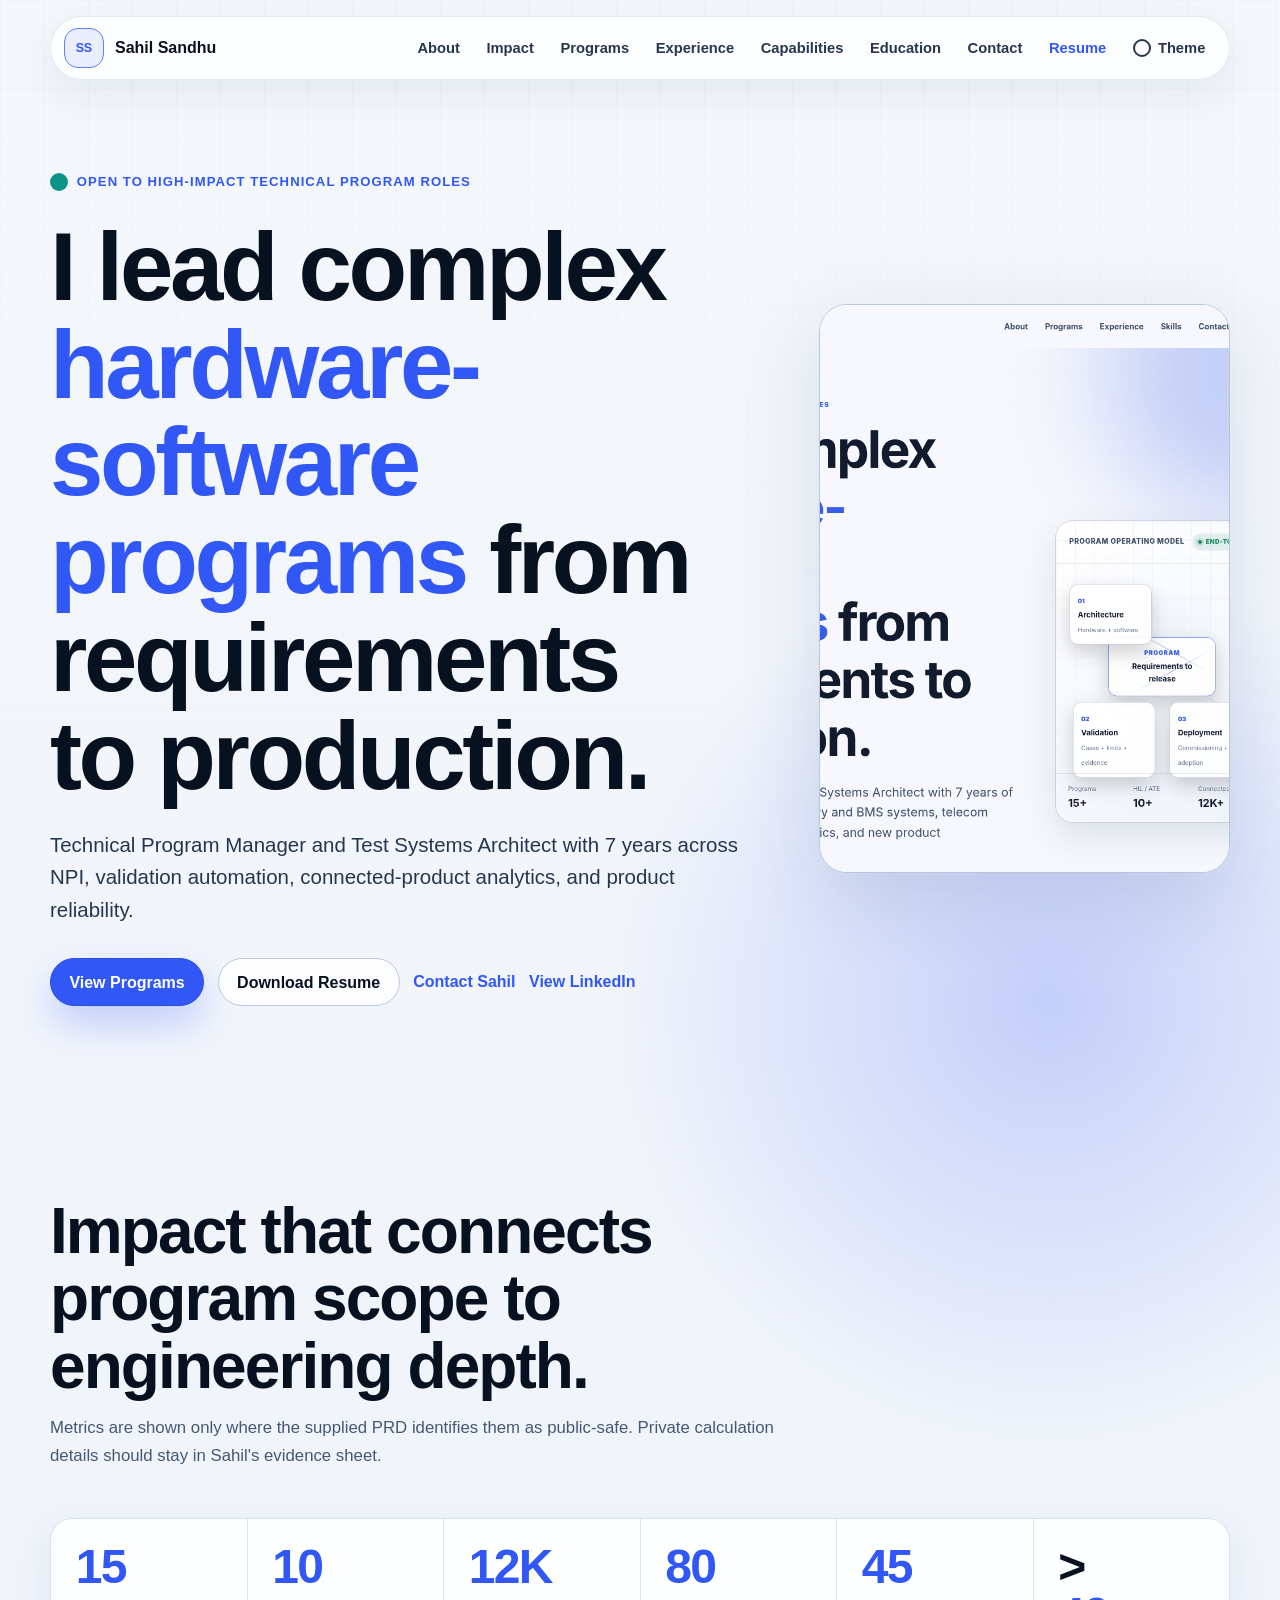
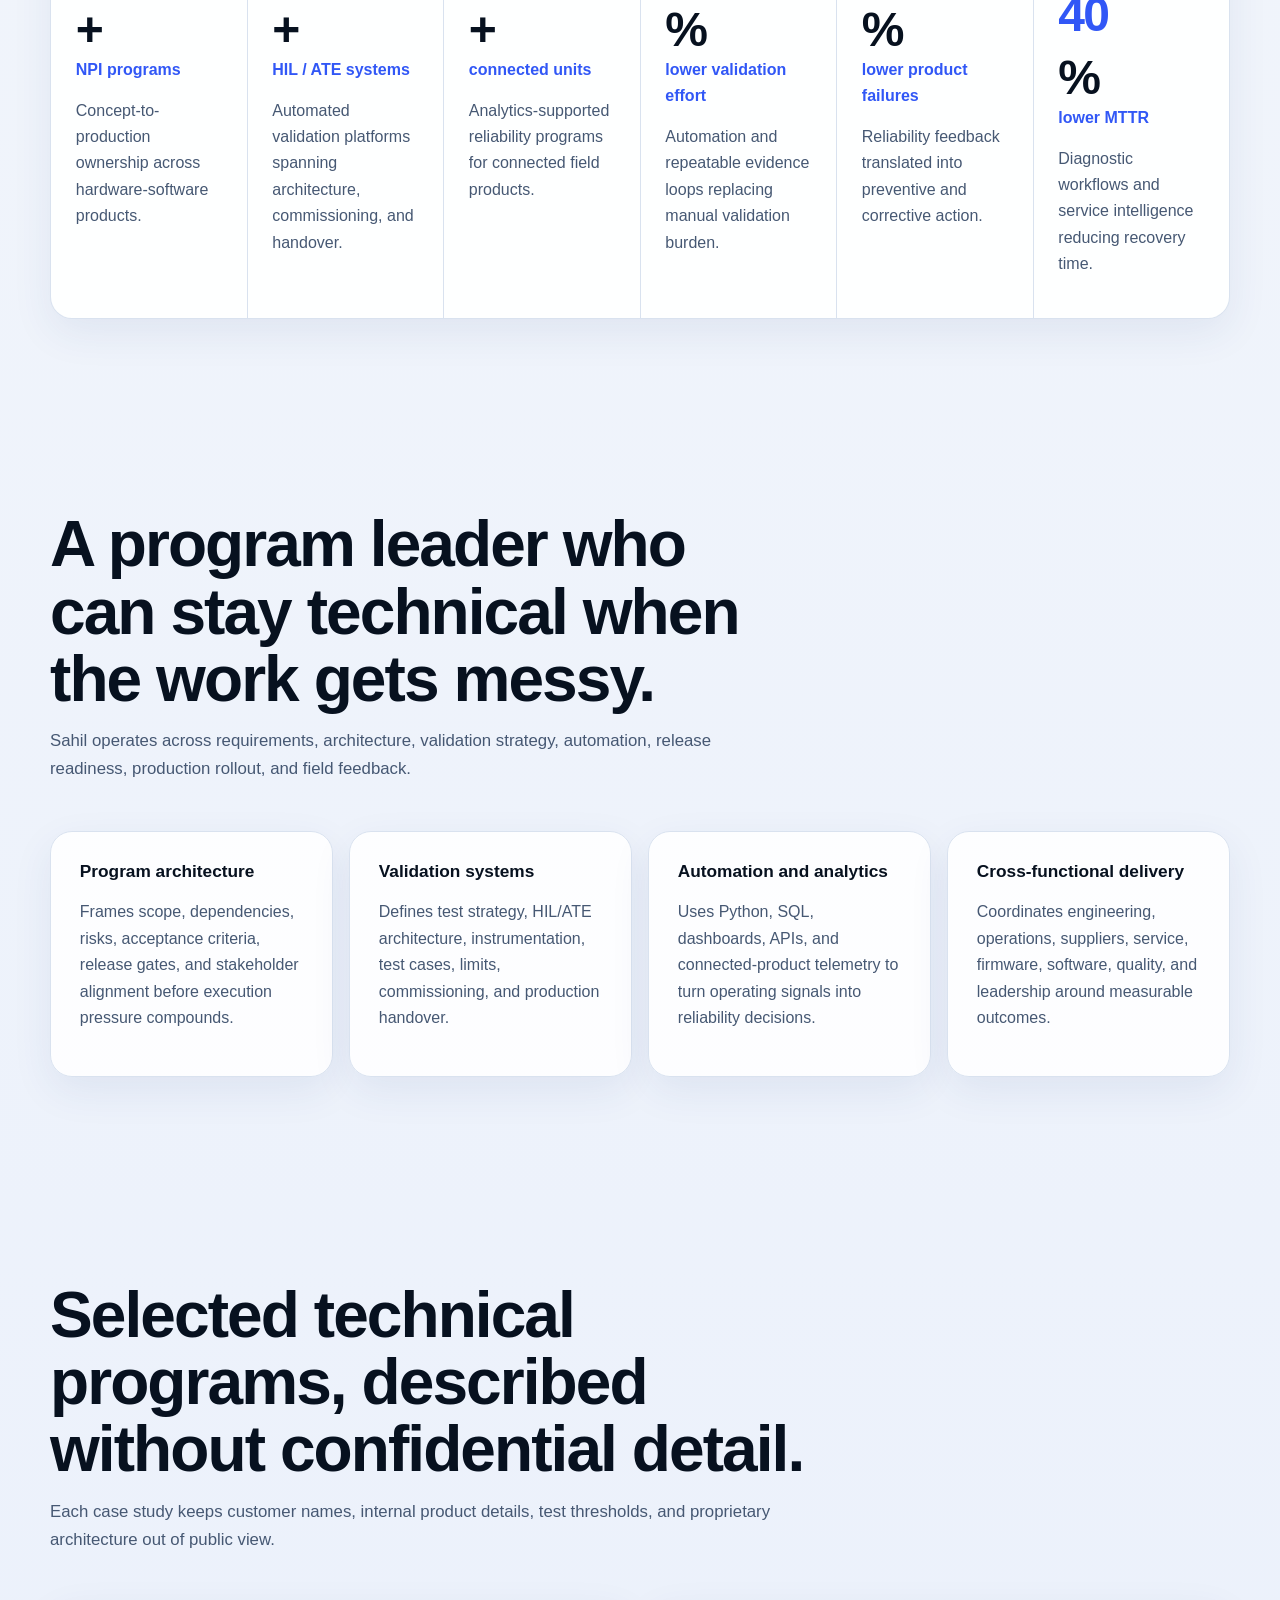
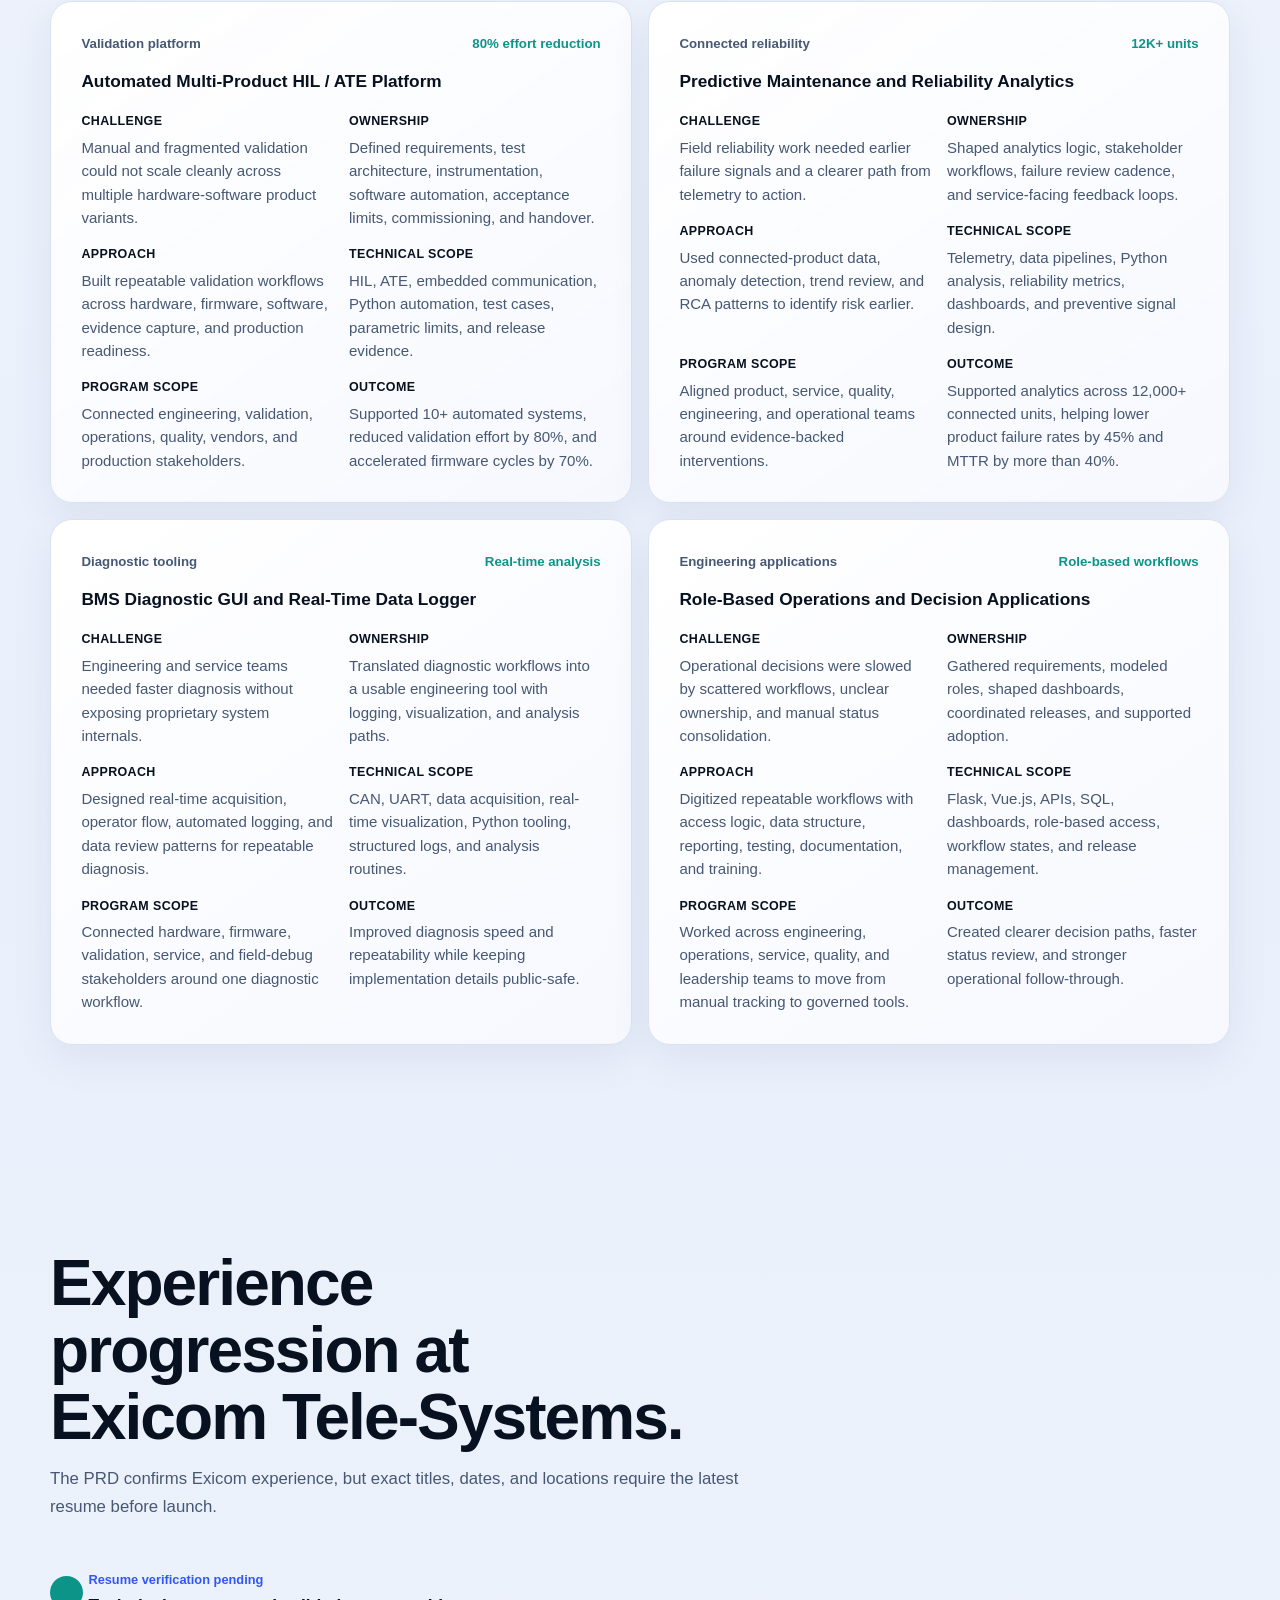
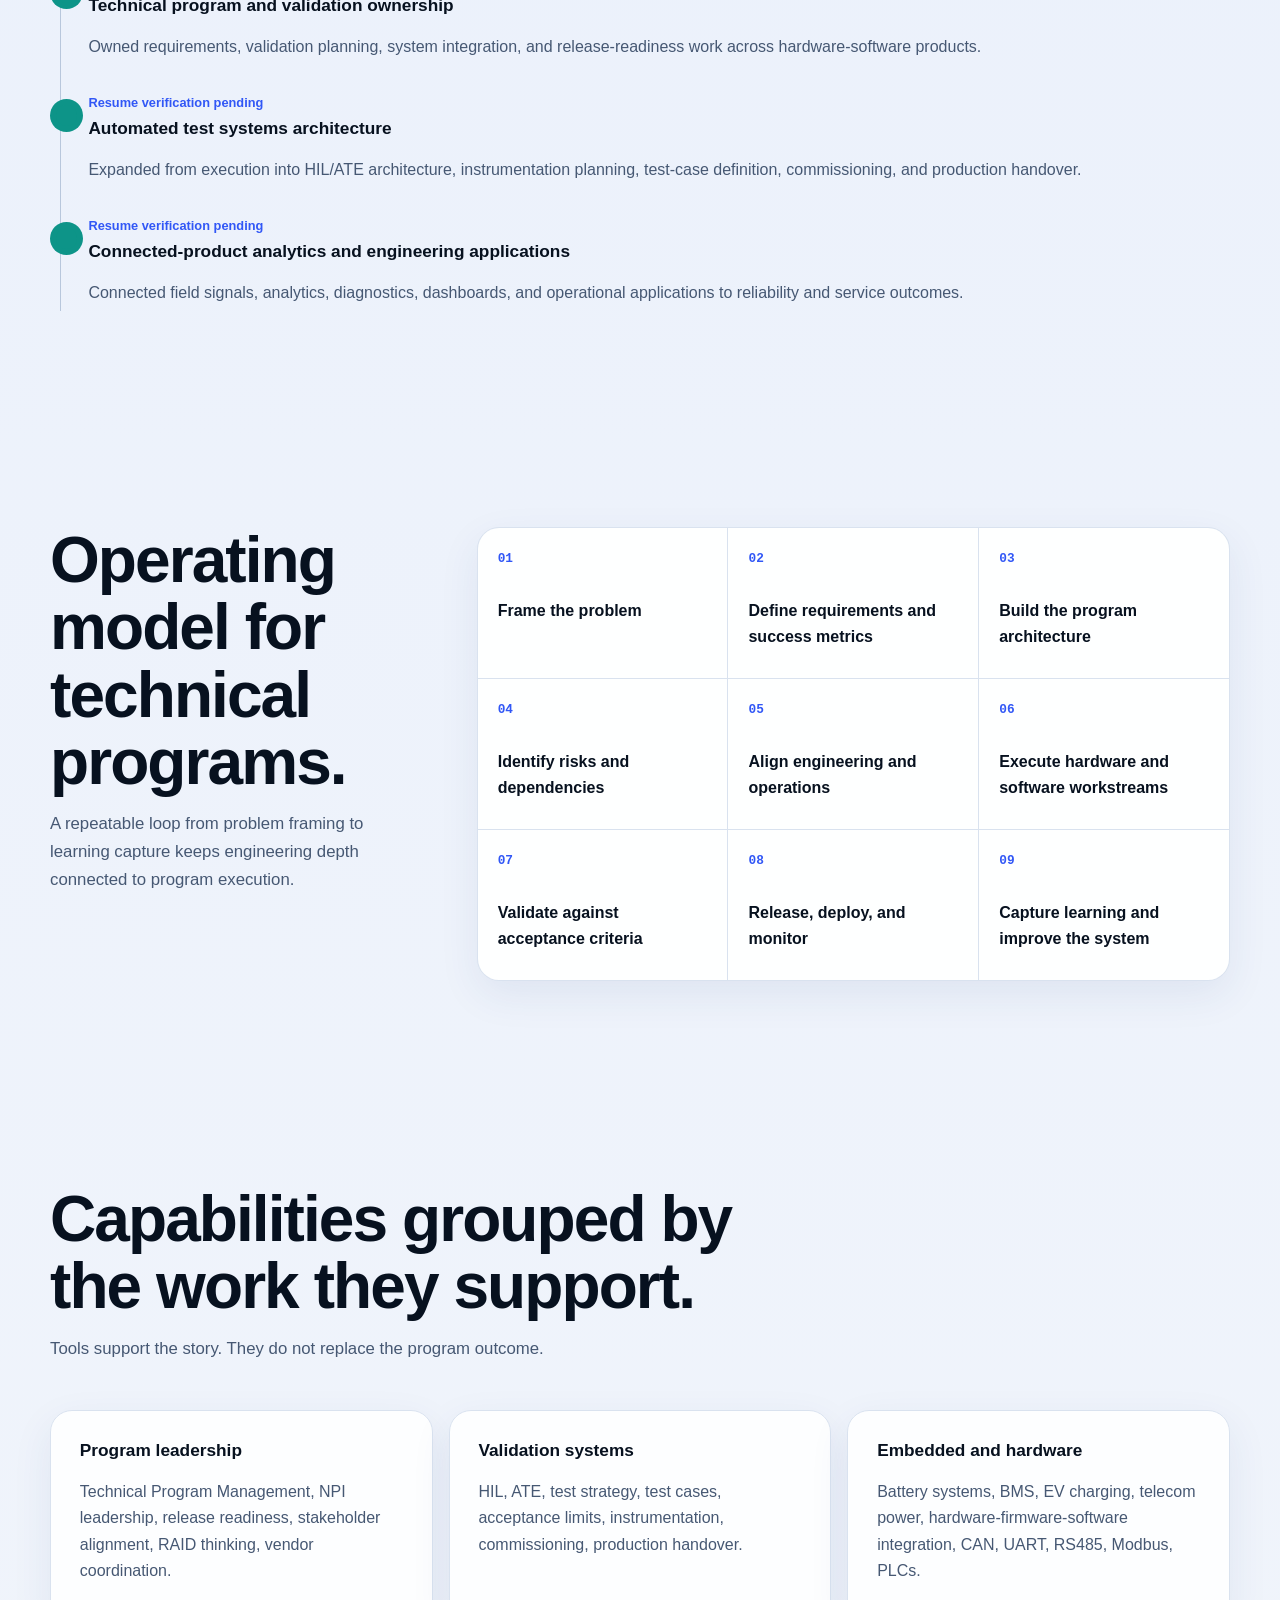
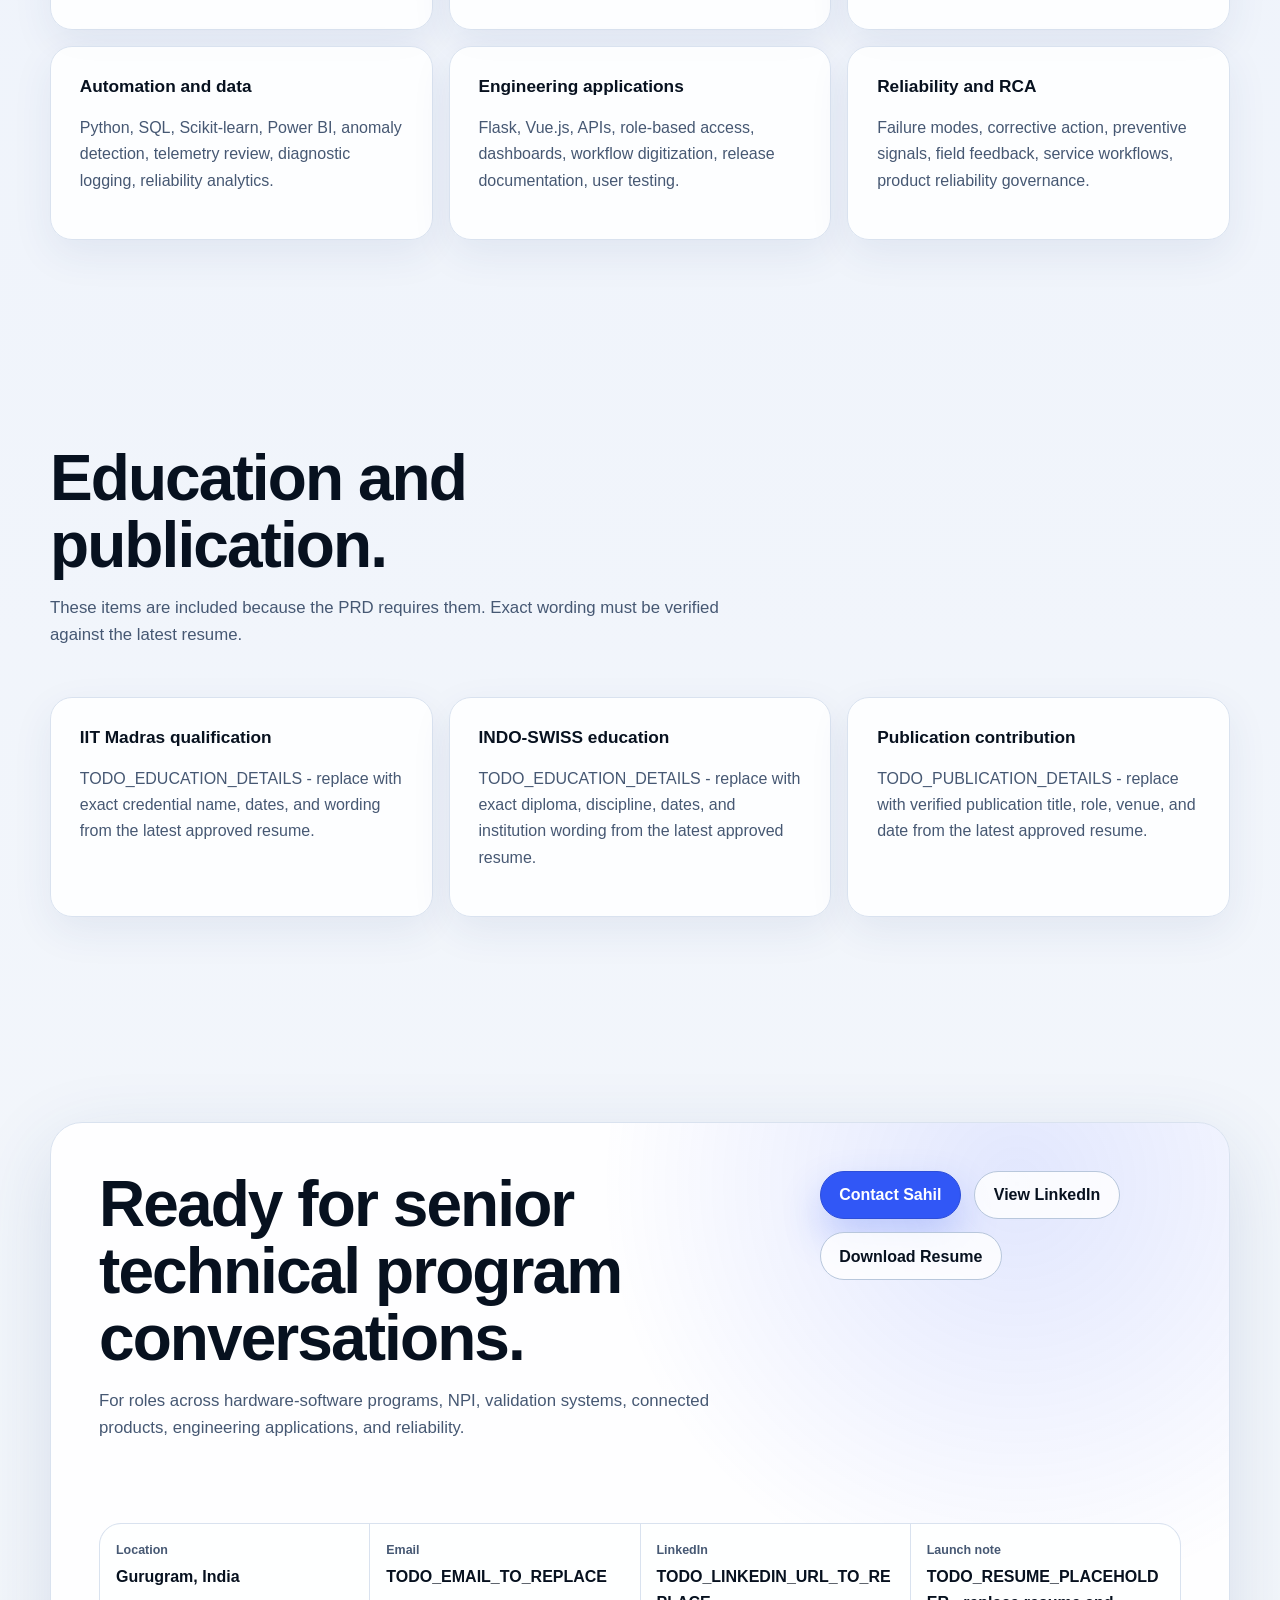
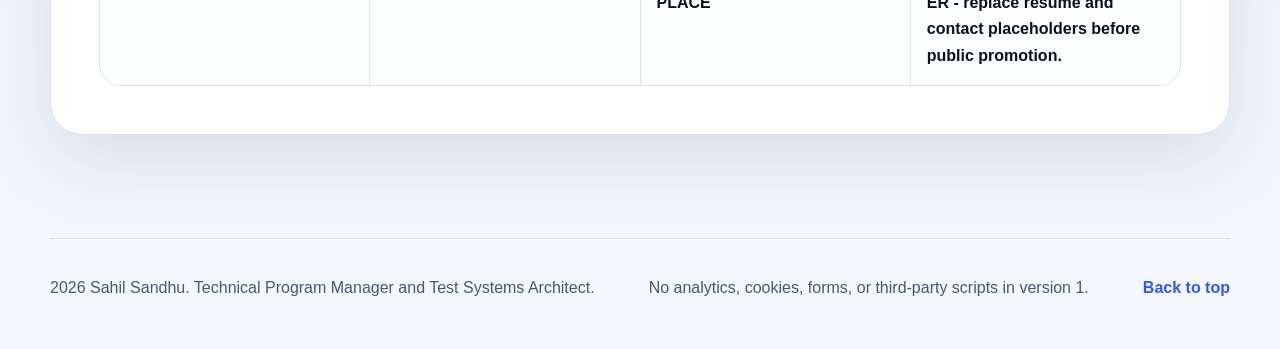
==== index.html @ e002b50e "feat: build responsive static portfolio" ====
<!doctype html>
<html lang="en" class="no-js">
  <head>
    <meta charset="utf-8">
    <meta name="viewport" content="width=device-width, initial-scale=1">
    <meta name="color-scheme" content="light dark">
    <title>Sahil Sandhu - Technical Program Manager &amp; Test Systems Architect</title>
    <meta name="description" content="Professional portfolio for Sahil Sandhu, a Technical Program Manager and Test Systems Architect leading hardware-software programs, NPI, validation automation, connected-product analytics, and product reliability work.">
    <link rel="canonical" href="https://sahilsandhu-spec.github.io/sahil_portfolio/">
    <meta property="og:type" content="website">
    <meta property="og:title" content="Sahil Sandhu - Technical Program Manager &amp; Test Systems Architect">
    <meta property="og:description" content="Hardware-software program leadership from requirements and validation strategy through production deployment and field improvement.">
    <meta property="og:url" content="https://sahilsandhu-spec.github.io/sahil_portfolio/">
    <meta property="og:image" content="https://sahilsandhu-spec.github.io/sahil_portfolio/assets/images/social-preview.png">
    <meta name="twitter:card" content="summary_large_image">
    <meta name="twitter:title" content="Sahil Sandhu - Technical Program Manager &amp; Test Systems Architect">
    <meta name="twitter:description" content="Technical program leadership across HIL/ATE systems, NPI, connected-product analytics, validation, automation, and reliability.">
    <meta name="twitter:image" content="https://sahilsandhu-spec.github.io/sahil_portfolio/assets/images/social-preview.png">
    <link rel="icon" href="assets/images/favicon.svg" type="image/svg+xml">
    <link rel="manifest" href="site.webmanifest">
    <link rel="stylesheet" href="assets/css/styles.css">
    <script>
      document.documentElement.classList.remove("no-js");
      document.documentElement.classList.add("js");
    </script>
    <script type="application/ld+json">
      {
        "@context": "https://schema.org",
        "@type": "Person",
        "name": "Sahil Sandhu",
        "jobTitle": "Technical Program Manager and Test Systems Architect",
        "address": {
          "@type": "PostalAddress",
          "addressLocality": "Gurugram",
          "addressCountry": "IN"
        },
        "url": "https://sahilsandhu-spec.github.io/sahil_portfolio/",
        "description": "Technical Program Manager and Test Systems Architect focused on hardware-software programs, automated validation, NPI, and connected-product reliability.",
        "knowsAbout": [
          "Technical Program Management",
          "Test Systems Architecture",
          "New Product Introduction",
          "HIL and ATE Validation",
          "Embedded Systems Validation",
          "Python Automation",
          "Connected Product Analytics"
        ]
      }
    </script>
    <script type="application/ld+json">
      {
        "@context": "https://schema.org",
        "@type": "WebSite",
        "name": "Sahil Sandhu Portfolio",
        "url": "https://sahilsandhu-spec.github.io/sahil_portfolio/",
        "description": "Public-safe professional portfolio for Sahil Sandhu."
      }
    </script>
  </head>
  <body>
    <!--
    THESIS: Sahil leads hardware-software programs from requirements to production; this refuses the generic resume-card portfolio.
    OWN-WORLD: Cool off-white and deep navy surfaces, electric blue actions, technical cards, system typography, and the supplied hero visual DNA.
    STORY: Recruiters grasp role fit fast, managers see operating model and evidence, then download the resume or contact Sahil.
    FIRST VIEWPORT: Compact nav, left-weighted claim, concise proof copy, right-side program architecture visual, and clear action cluster.
    FORM: Experience portfolio extending supplied hero comps; seed key supplied-hero-assets.
    FINISH: unreviewed and undocumented is unfinished; this build ends with the finish review, the verdict, and DESIGN.md
    -->
    <a class="skip-link" href="#main">Skip to content</a>

    <header class="site-header" aria-label="Primary">
      <nav class="nav-shell" aria-label="Primary navigation">
        <a class="brand" href="#top" aria-label="Sahil Sandhu home">
          <span class="brand-mark" aria-hidden="true">SS</span>
          <span class="brand-name">Sahil Sandhu</span>
        </a>

        <button class="menu-button" type="button" aria-expanded="false" aria-controls="primary-menu">
          <span class="sr-only">Open navigation menu</span>
          <span class="menu-line" aria-hidden="true"></span>
          <span class="menu-line" aria-hidden="true"></span>
          <span class="menu-line" aria-hidden="true"></span>
        </button>

        <div class="nav-links" id="primary-menu">
          <a href="#about">About</a>
          <a href="#impact">Impact</a>
          <a href="#programs">Programs</a>
          <a href="#experience">Experience</a>
          <a href="#capabilities">Capabilities</a>
          <a href="#education">Education</a>
          <a href="#contact">Contact</a>
          <a class="nav-resume" href="assets/files/Sahil_Sandhu_Resume.pdf" download>Resume</a>
          <button class="theme-toggle" type="button" aria-label="Switch to dark theme" aria-pressed="false">
            <span class="theme-glyph" aria-hidden="true"></span>
            <span class="theme-label">Theme</span>
          </button>
        </div>
      </nav>
    </header>

    <main id="main" tabindex="-1">
      <section class="hero section" id="top" aria-labelledby="hero-title">
        <div class="hero-inner">
          <div class="hero-copy reveal">
            <p class="status-line"><span aria-hidden="true"></span> Open to high-impact technical program roles</p>
            <h1 id="hero-title">I lead complex <span>hardware-software programs</span> from requirements to production.</h1>
            <p class="hero-lede">Technical Program Manager and Test Systems Architect with 7 years across NPI, validation automation, connected-product analytics, and product reliability.</p>
            <div class="hero-actions" aria-label="Primary actions">
              <a class="button button-primary" href="#programs">View Programs</a>
              <a class="button button-secondary" href="assets/files/Sahil_Sandhu_Resume.pdf" download>Download Resume</a>
              <a class="text-action" href="#contact">Contact Sahil</a>
              <a class="text-action" href="TODO_LINKEDIN_URL_TO_REPLACE" target="_blank" rel="noopener noreferrer">View LinkedIn</a>
            </div>
          </div>

          <div class="hero-visual reveal" aria-label="Program operating model visual">
            <picture>
              <source media="(max-width: 700px)" srcset="assets/images/mobile-hero.png">
              <img src="assets/images/desktop-hero.png" alt="Technical portfolio hero visual showing a program operating model from architecture to validation and deployment.">
            </picture>
          </div>
        </div>
      </section>

      <section class="metric-band" id="impact" aria-labelledby="impact-title">
        <div class="section-header reveal">
          <h2 id="impact-title">Impact that connects program scope to engineering depth.</h2>
          <p>Metrics are shown only where the supplied PRD identifies them as public-safe. Private calculation details should stay in Sahil's evidence sheet.</p>
        </div>
        <div class="metrics-grid" aria-label="Impact metrics">
          <article class="metric-card reveal">
            <strong><span class="metric-value" data-value="15">15</span>+</strong>
            <span>NPI programs</span>
            <p>Concept-to-production ownership across hardware-software products.</p>
          </article>
          <article class="metric-card reveal">
            <strong><span class="metric-value" data-value="10">10</span>+</strong>
            <span>HIL / ATE systems</span>
            <p>Automated validation platforms spanning architecture, commissioning, and handover.</p>
          </article>
          <article class="metric-card reveal">
            <strong><span class="metric-value" data-value="12000">12000</span>+</strong>
            <span>connected units</span>
            <p>Analytics-supported reliability programs for connected field products.</p>
          </article>
          <article class="metric-card reveal">
            <strong><span class="metric-value" data-value="80">80</span>%</strong>
            <span>lower validation effort</span>
            <p>Automation and repeatable evidence loops replacing manual validation burden.</p>
          </article>
          <article class="metric-card reveal">
            <strong><span class="metric-value" data-value="45">45</span>%</strong>
            <span>lower product failures</span>
            <p>Reliability feedback translated into preventive and corrective action.</p>
          </article>
          <article class="metric-card reveal">
            <strong>&gt;<span class="metric-value" data-value="40">40</span>%</strong>
            <span>lower MTTR</span>
            <p>Diagnostic workflows and service intelligence reducing recovery time.</p>
          </article>
        </div>
      </section>

      <section class="section about-section" id="about" aria-labelledby="about-title">
        <div class="section-header narrow reveal">
          <h2 id="about-title">A program leader who can stay technical when the work gets messy.</h2>
          <p>Sahil operates across requirements, architecture, validation strategy, automation, release readiness, production rollout, and field feedback.</p>
        </div>
        <div class="about-grid">
          <article class="pillar reveal">
            <h3>Program architecture</h3>
            <p>Frames scope, dependencies, risks, acceptance criteria, release gates, and stakeholder alignment before execution pressure compounds.</p>
          </article>
          <article class="pillar reveal">
            <h3>Validation systems</h3>
            <p>Defines test strategy, HIL/ATE architecture, instrumentation, test cases, limits, commissioning, and production handover.</p>
          </article>
          <article class="pillar reveal">
            <h3>Automation and analytics</h3>
            <p>Uses Python, SQL, dashboards, APIs, and connected-product telemetry to turn operating signals into reliability decisions.</p>
          </article>
          <article class="pillar reveal">
            <h3>Cross-functional delivery</h3>
            <p>Coordinates engineering, operations, suppliers, service, firmware, software, quality, and leadership around measurable outcomes.</p>
          </article>
        </div>
      </section>

      <section class="section programs-section" id="programs" aria-labelledby="programs-title">
        <div class="section-header reveal">
          <h2 id="programs-title">Selected technical programs, described without confidential detail.</h2>
          <p>Each case study keeps customer names, internal product details, test thresholds, and proprietary architecture out of public view.</p>
        </div>

        <div class="program-grid">
          <article class="program-card reveal">
            <div class="program-topline">
              <span>Validation platform</span>
              <strong>80% effort reduction</strong>
            </div>
            <h3>Automated Multi-Product HIL / ATE Platform</h3>
            <dl>
              <div>
                <dt>Challenge</dt>
                <dd>Manual and fragmented validation could not scale cleanly across multiple hardware-software product variants.</dd>
              </div>
              <div>
                <dt>Ownership</dt>
                <dd>Defined requirements, test architecture, instrumentation, software automation, acceptance limits, commissioning, and handover.</dd>
              </div>
              <div>
                <dt>Approach</dt>
                <dd>Built repeatable validation workflows across hardware, firmware, software, evidence capture, and production readiness.</dd>
              </div>
              <div>
                <dt>Technical scope</dt>
                <dd>HIL, ATE, embedded communication, Python automation, test cases, parametric limits, and release evidence.</dd>
              </div>
              <div>
                <dt>Program scope</dt>
                <dd>Connected engineering, validation, operations, quality, vendors, and production stakeholders.</dd>
              </div>
              <div>
                <dt>Outcome</dt>
                <dd>Supported 10+ automated systems, reduced validation effort by 80%, and accelerated firmware cycles by 70%.</dd>
              </div>
            </dl>
          </article>

          <article class="program-card reveal">
            <div class="program-topline">
              <span>Connected reliability</span>
              <strong>12K+ units</strong>
            </div>
            <h3>Predictive Maintenance and Reliability Analytics</h3>
            <dl>
              <div>
                <dt>Challenge</dt>
                <dd>Field reliability work needed earlier failure signals and a clearer path from telemetry to action.</dd>
              </div>
              <div>
                <dt>Ownership</dt>
                <dd>Shaped analytics logic, stakeholder workflows, failure review cadence, and service-facing feedback loops.</dd>
              </div>
              <div>
                <dt>Approach</dt>
                <dd>Used connected-product data, anomaly detection, trend review, and RCA patterns to identify risk earlier.</dd>
              </div>
              <div>
                <dt>Technical scope</dt>
                <dd>Telemetry, data pipelines, Python analysis, reliability metrics, dashboards, and preventive signal design.</dd>
              </div>
              <div>
                <dt>Program scope</dt>
                <dd>Aligned product, service, quality, engineering, and operational teams around evidence-backed interventions.</dd>
              </div>
              <div>
                <dt>Outcome</dt>
                <dd>Supported analytics across 12,000+ connected units, helping lower product failure rates by 45% and MTTR by more than 40%.</dd>
              </div>
            </dl>
          </article>

          <article class="program-card reveal">
            <div class="program-topline">
              <span>Diagnostic tooling</span>
              <strong>Real-time analysis</strong>
            </div>
            <h3>BMS Diagnostic GUI and Real-Time Data Logger</h3>
            <dl>
              <div>
                <dt>Challenge</dt>
                <dd>Engineering and service teams needed faster diagnosis without exposing proprietary system internals.</dd>
              </div>
              <div>
                <dt>Ownership</dt>
                <dd>Translated diagnostic workflows into a usable engineering tool with logging, visualization, and analysis paths.</dd>
              </div>
              <div>
                <dt>Approach</dt>
                <dd>Designed real-time acquisition, operator flow, automated logging, and data review patterns for repeatable diagnosis.</dd>
              </div>
              <div>
                <dt>Technical scope</dt>
                <dd>CAN, UART, data acquisition, real-time visualization, Python tooling, structured logs, and analysis routines.</dd>
              </div>
              <div>
                <dt>Program scope</dt>
                <dd>Connected hardware, firmware, validation, service, and field-debug stakeholders around one diagnostic workflow.</dd>
              </div>
              <div>
                <dt>Outcome</dt>
                <dd>Improved diagnosis speed and repeatability while keeping implementation details public-safe.</dd>
              </div>
            </dl>
          </article>

          <article class="program-card reveal">
            <div class="program-topline">
              <span>Engineering applications</span>
              <strong>Role-based workflows</strong>
            </div>
            <h3>Role-Based Operations and Decision Applications</h3>
            <dl>
              <div>
                <dt>Challenge</dt>
                <dd>Operational decisions were slowed by scattered workflows, unclear ownership, and manual status consolidation.</dd>
              </div>
              <div>
                <dt>Ownership</dt>
                <dd>Gathered requirements, modeled roles, shaped dashboards, coordinated releases, and supported adoption.</dd>
              </div>
              <div>
                <dt>Approach</dt>
                <dd>Digitized repeatable workflows with access logic, data structure, reporting, testing, documentation, and training.</dd>
              </div>
              <div>
                <dt>Technical scope</dt>
                <dd>Flask, Vue.js, APIs, SQL, dashboards, role-based access, workflow states, and release management.</dd>
              </div>
              <div>
                <dt>Program scope</dt>
                <dd>Worked across engineering, operations, service, quality, and leadership teams to move from manual tracking to governed tools.</dd>
              </div>
              <div>
                <dt>Outcome</dt>
                <dd>Created clearer decision paths, faster status review, and stronger operational follow-through.</dd>
              </div>
            </dl>
          </article>
        </div>
      </section>

      <section class="section experience-section" id="experience" aria-labelledby="experience-title">
        <div class="section-header narrow reveal">
          <h2 id="experience-title">Experience progression at Exicom Tele-Systems.</h2>
          <p>The PRD confirms Exicom experience, but exact titles, dates, and locations require the latest resume before launch.</p>
        </div>
        <ol class="timeline">
          <li class="timeline-item reveal">
            <time>Resume verification pending</time>
            <h3>Technical program and validation ownership</h3>
            <p>Owned requirements, validation planning, system integration, and release-readiness work across hardware-software products.</p>
          </li>
          <li class="timeline-item reveal">
            <time>Resume verification pending</time>
            <h3>Automated test systems architecture</h3>
            <p>Expanded from execution into HIL/ATE architecture, instrumentation planning, test-case definition, commissioning, and production handover.</p>
          </li>
          <li class="timeline-item reveal">
            <time>Resume verification pending</time>
            <h3>Connected-product analytics and engineering applications</h3>
            <p>Connected field signals, analytics, diagnostics, dashboards, and operational applications to reliability and service outcomes.</p>
          </li>
        </ol>
      </section>

      <section class="section operating-section" id="model" aria-labelledby="operating-title">
        <div class="operating-layout">
          <div class="section-header reveal">
            <h2 id="operating-title">Operating model for technical programs.</h2>
            <p>A repeatable loop from problem framing to learning capture keeps engineering depth connected to program execution.</p>
          </div>
          <ol class="operating-grid">
            <li class="reveal">Frame the problem</li>
            <li class="reveal">Define requirements and success metrics</li>
            <li class="reveal">Build the program architecture</li>
            <li class="reveal">Identify risks and dependencies</li>
            <li class="reveal">Align engineering and operations</li>
            <li class="reveal">Execute hardware and software workstreams</li>
            <li class="reveal">Validate against acceptance criteria</li>
            <li class="reveal">Release, deploy, and monitor</li>
            <li class="reveal">Capture learning and improve the system</li>
          </ol>
        </div>
      </section>

      <section class="section capabilities-section" id="capabilities" aria-labelledby="capabilities-title">
        <div class="section-header reveal">
          <h2 id="capabilities-title">Capabilities grouped by the work they support.</h2>
          <p>Tools support the story. They do not replace the program outcome.</p>
        </div>
        <div class="skills-grid">
          <article class="skill-group reveal">
            <h3>Program leadership</h3>
            <p>Technical Program Management, NPI leadership, release readiness, stakeholder alignment, RAID thinking, vendor coordination.</p>
          </article>
          <article class="skill-group reveal">
            <h3>Validation systems</h3>
            <p>HIL, ATE, test strategy, test cases, acceptance limits, instrumentation, commissioning, production handover.</p>
          </article>
          <article class="skill-group reveal">
            <h3>Embedded and hardware</h3>
            <p>Battery systems, BMS, EV charging, telecom power, hardware-firmware-software integration, CAN, UART, RS485, Modbus, PLCs.</p>
          </article>
          <article class="skill-group reveal">
            <h3>Automation and data</h3>
            <p>Python, SQL, Scikit-learn, Power BI, anomaly detection, telemetry review, diagnostic logging, reliability analytics.</p>
          </article>
          <article class="skill-group reveal">
            <h3>Engineering applications</h3>
            <p>Flask, Vue.js, APIs, role-based access, dashboards, workflow digitization, release documentation, user testing.</p>
          </article>
          <article class="skill-group reveal">
            <h3>Reliability and RCA</h3>
            <p>Failure modes, corrective action, preventive signals, field feedback, service workflows, product reliability governance.</p>
          </article>
        </div>
      </section>

      <section class="section education-section" id="education" aria-labelledby="education-title">
        <div class="section-header narrow reveal">
          <h2 id="education-title">Education and publication.</h2>
          <p>These items are included because the PRD requires them. Exact wording must be verified against the latest resume.</p>
        </div>
        <div class="credential-grid">
          <article class="credential-card reveal">
            <h3>IIT Madras qualification</h3>
            <p>TODO_EDUCATION_DETAILS - replace with exact credential name, dates, and wording from the latest approved resume.</p>
          </article>
          <article class="credential-card reveal">
            <h3>INDO-SWISS education</h3>
            <p>TODO_EDUCATION_DETAILS - replace with exact diploma, discipline, dates, and institution wording from the latest approved resume.</p>
          </article>
          <article class="credential-card reveal">
            <h3>Publication contribution</h3>
            <p>TODO_PUBLICATION_DETAILS - replace with verified publication title, role, venue, and date from the latest approved resume.</p>
          </article>
        </div>
      </section>

      <section class="section contact-section" id="contact" aria-labelledby="contact-title">
        <div class="contact-panel reveal">
          <div>
            <h2 id="contact-title">Ready for senior technical program conversations.</h2>
            <p>For roles across hardware-software programs, NPI, validation systems, connected products, engineering applications, and reliability.</p>
          </div>
          <div class="contact-actions" aria-label="Contact actions">
            <a class="button button-primary" href="mailto:TODO_EMAIL_TO_REPLACE">Contact Sahil</a>
            <a class="button button-secondary" href="TODO_LINKEDIN_URL_TO_REPLACE" target="_blank" rel="noopener noreferrer">View LinkedIn</a>
            <a class="button button-secondary" href="assets/files/Sahil_Sandhu_Resume.pdf" download>Download Resume</a>
          </div>
          <dl class="contact-details">
            <div>
              <dt>Location</dt>
              <dd>Gurugram, India</dd>
            </div>
            <div>
              <dt>Email</dt>
              <dd>TODO_EMAIL_TO_REPLACE</dd>
            </div>
            <div>
              <dt>LinkedIn</dt>
              <dd>TODO_LINKEDIN_URL_TO_REPLACE</dd>
            </div>
            <div>
              <dt>Launch note</dt>
              <dd>TODO_RESUME_PLACEHOLDER - replace resume and contact placeholders before public promotion.</dd>
            </div>
          </dl>
        </div>
      </section>
    </main>

    <footer class="site-footer">
      <p><span id="current-year">2026</span> Sahil Sandhu. Technical Program Manager and Test Systems Architect.</p>
      <p>No analytics, cookies, forms, or third-party scripts in version 1.</p>
      <a href="#top">Back to top</a>
    </footer>

    <script src="assets/js/main.js" defer></script>
  </body>
</html>
---- assets/css/styles.css ----
:root {
  color-scheme: light;
  --canvas: #f4f7fb;
  --canvas-strong: #eaf0fb;
  --surface: #ffffff;
  --surface-soft: #f8fbff;
  --ink: #111827;
  --ink-strong: #07111f;
  --muted: #465873;
  --muted-strong: #27364f;
  --accent: #3157f6;
  --accent-strong: #2444cf;
  --teal: #0d9488;
  --line: #d9e2ef;
  --line-strong: #b8c7dc;
  --shadow: 0 24px 80px rgba(37, 68, 130, 0.14);
  --shadow-soft: 0 14px 40px rgba(37, 68, 130, 0.08);
  --radius: 22px;
  --radius-small: 12px;
  --ease-out: cubic-bezier(0.23, 1, 0.32, 1);
  --ease-in-out: cubic-bezier(0.77, 0, 0.175, 1);
  --max: 1180px;
  --header-offset: 88px;
}

[data-theme="dark"] {
  color-scheme: dark;
  --canvas: #07111f;
  --canvas-strong: #0a1728;
  --surface: #0d1b2e;
  --surface-soft: #11233a;
  --ink: #f5f8ff;
  --ink-strong: #ffffff;
  --muted: #a9b8d1;
  --muted-strong: #d4deef;
  --accent: #6d8cff;
  --accent-strong: #9db3ff;
  --teal: #2dd4bf;
  --line: #203553;
  --line-strong: #34537a;
  --shadow: 0 24px 90px rgba(0, 0, 0, 0.34);
  --shadow-soft: 0 18px 50px rgba(0, 0, 0, 0.22);
}

* {
  box-sizing: border-box;
}

html {
  scroll-behavior: smooth;
  scroll-padding-top: var(--header-offset);
}

body {
  margin: 0;
  min-width: 320px;
  overflow-x: hidden;
  background:
    radial-gradient(circle at 82% 12%, color-mix(in srgb, var(--accent) 24%, transparent), transparent 28rem),
    linear-gradient(180deg, var(--canvas) 0%, var(--canvas-strong) 48%, var(--canvas) 100%);
  color: var(--ink);
  font-family: Inter, ui-sans-serif, -apple-system, BlinkMacSystemFont, "Segoe UI", sans-serif;
  font-size: 16px;
  line-height: 1.65;
  text-rendering: optimizeLegibility;
  -webkit-font-smoothing: antialiased;
}

body::before {
  content: "";
  position: fixed;
  inset: 0;
  pointer-events: none;
  z-index: -1;
  opacity: 0.52;
  background-image:
    linear-gradient(color-mix(in srgb, var(--line) 34%, transparent) 1px, transparent 1px),
    linear-gradient(90deg, color-mix(in srgb, var(--line) 34%, transparent) 1px, transparent 1px);
  background-size: 44px 44px;
  mask-image: linear-gradient(to bottom, rgba(0, 0, 0, 0.9), transparent 720px);
}

img {
  display: block;
  max-width: 100%;
  height: auto;
}

a {
  color: inherit;
  text-decoration: none;
}

button,
a {
  -webkit-tap-highlight-color: transparent;
}

:focus-visible {
  outline: 3px solid color-mix(in srgb, var(--accent) 86%, white);
  outline-offset: 4px;
}

.sr-only {
  position: absolute;
  width: 1px;
  height: 1px;
  padding: 0;
  margin: -1px;
  overflow: hidden;
  clip: rect(0, 0, 0, 0);
  white-space: nowrap;
  border: 0;
}

.skip-link {
  position: fixed;
  top: 14px;
  left: 14px;
  z-index: 4;
  transform: translateY(-140%);
  padding: 0.75rem 1rem;
  border-radius: 999px;
  background: var(--ink);
  color: var(--canvas);
  font-weight: 700;
  transition: transform 180ms var(--ease-out);
}

.skip-link:focus {
  transform: translateY(0);
}

.site-header {
  position: sticky;
  top: 0;
  z-index: 3;
  padding: 1rem;
  pointer-events: none;
}

.nav-shell {
  width: min(var(--max), calc(100vw - 2rem));
  min-height: 64px;
  margin: 0 auto;
  display: flex;
  align-items: center;
  justify-content: space-between;
  gap: 1rem;
  padding: 0.55rem 0.7rem 0.55rem 0.8rem;
  border: 1px solid color-mix(in srgb, var(--line) 78%, transparent);
  border-radius: 999px;
  background: color-mix(in srgb, var(--surface) 82%, transparent);
  box-shadow: var(--shadow-soft);
  backdrop-filter: blur(18px) saturate(150%);
  -webkit-backdrop-filter: blur(18px) saturate(150%);
  pointer-events: auto;
}

.brand {
  display: inline-flex;
  align-items: center;
  gap: 0.7rem;
  min-height: 44px;
  font-weight: 800;
  color: var(--ink-strong);
}

.brand-mark {
  display: inline-grid;
  place-items: center;
  width: 40px;
  height: 40px;
  border: 1px solid color-mix(in srgb, var(--accent) 72%, var(--line));
  border-radius: 14px;
  background: color-mix(in srgb, var(--accent) 10%, var(--surface));
  color: var(--accent);
  font-size: 0.78rem;
  letter-spacing: -0.02em;
}

.brand-name {
  white-space: nowrap;
}

.nav-links {
  display: flex;
  align-items: center;
  gap: 0.1rem;
}

.nav-links a,
.theme-toggle {
  min-height: 44px;
  display: inline-flex;
  align-items: center;
  justify-content: center;
  gap: 0.45rem;
  padding: 0 0.78rem;
  border: 0;
  border-radius: 999px;
  background: transparent;
  color: var(--muted-strong);
  font: inherit;
  font-size: 0.92rem;
  font-weight: 700;
  cursor: pointer;
  transition:
    color 180ms var(--ease-out),
    background-color 180ms var(--ease-out),
    transform 140ms var(--ease-out);
}

.nav-links a:hover,
.theme-toggle:hover {
  color: var(--ink-strong);
  background: color-mix(in srgb, var(--accent) 9%, transparent);
}

.nav-links a:active,
.theme-toggle:active,
.button:active,
.text-action:active {
  transform: scale(0.97);
}

.nav-resume {
  color: var(--accent) !important;
}

.theme-glyph {
  width: 18px;
  height: 18px;
  border-radius: 999px;
  border: 2px solid currentColor;
  box-shadow: inset -5px -4px 0 color-mix(in srgb, var(--surface) 96%, transparent);
}

.menu-button {
  display: none;
  width: 46px;
  height: 46px;
  border: 1px solid var(--line);
  border-radius: 14px;
  background: var(--surface);
  cursor: pointer;
  position: relative;
}

.menu-line {
  display: block;
  width: 20px;
  height: 2px;
  margin: 4px auto;
  border-radius: 999px;
  background: var(--ink);
  transition:
    transform 220ms var(--ease-out),
    opacity 160ms var(--ease-out);
}

.menu-button[aria-expanded="true"] .menu-line:nth-child(2) {
  transform: translateY(6px) rotate(45deg);
}

.menu-button[aria-expanded="true"] .menu-line:nth-child(3) {
  opacity: 0;
}

.menu-button[aria-expanded="true"] .menu-line:nth-child(4) {
  transform: translateY(-6px) rotate(-45deg);
}

.section {
  width: min(var(--max), calc(100vw - 2rem));
  margin: 0 auto;
  padding: clamp(4.5rem, 8vw, 7rem) 0;
}

.hero {
  padding-top: clamp(3.2rem, 6vw, 4.7rem);
}

.hero-inner {
  min-height: min(820px, calc(100dvh - 96px));
  display: grid;
  grid-template-columns: minmax(0, 1.13fr) minmax(330px, 0.67fr);
  align-items: center;
  gap: clamp(2rem, 6vw, 5rem);
}

.hero-copy {
  max-width: 780px;
}

.status-line {
  display: inline-flex;
  align-items: center;
  gap: 0.55rem;
  margin: 0 0 1.55rem;
  color: var(--accent);
  font-size: 0.82rem;
  font-weight: 800;
  letter-spacing: 0.08em;
  text-transform: uppercase;
}

.status-line span {
  width: 18px;
  height: 18px;
  border: 6px solid color-mix(in srgb, var(--teal) 18%, transparent);
  border-radius: 999px;
  background: var(--teal);
}

h1,
h2,
h3,
p {
  margin-top: 0;
}

h1 {
  margin-bottom: 1.5rem;
  color: var(--ink-strong);
  font-size: clamp(3.25rem, 8.1vw, 6rem);
  line-height: 1.02;
  letter-spacing: -0.035em;
  font-weight: 840;
  text-wrap: balance;
}

h1 span {
  color: var(--accent);
}

.hero-lede {
  max-width: 720px;
  margin-bottom: 2rem;
  color: var(--muted-strong);
  font-size: clamp(1.05rem, 2vw, 1.28rem);
  line-height: 1.58;
}

.hero-actions,
.contact-actions {
  display: flex;
  flex-wrap: wrap;
  align-items: center;
  gap: 0.85rem;
}

.button {
  min-height: 48px;
  display: inline-flex;
  align-items: center;
  justify-content: center;
  padding: 0.78rem 1.15rem;
  border-radius: 999px;
  font-weight: 800;
  line-height: 1.2;
  white-space: nowrap;
  cursor: pointer;
  transition:
    transform 140ms var(--ease-out),
    background-color 180ms var(--ease-out),
    border-color 180ms var(--ease-out),
    color 180ms var(--ease-out),
    box-shadow 180ms var(--ease-out);
}

.button-primary {
  border: 1px solid color-mix(in srgb, var(--accent) 86%, var(--ink));
  background: var(--accent);
  color: #ffffff;
  box-shadow: 0 18px 38px color-mix(in srgb, var(--accent) 26%, transparent);
}

.button-primary:hover {
  background: var(--accent-strong);
}

.button-secondary {
  border: 1px solid var(--line-strong);
  background: color-mix(in srgb, var(--surface) 82%, transparent);
  color: var(--ink-strong);
}

.button-secondary:hover {
  border-color: color-mix(in srgb, var(--accent) 52%, var(--line));
  color: var(--accent);
}

.text-action {
  min-height: 44px;
  display: inline-flex;
  align-items: center;
  color: var(--accent);
  font-weight: 800;
  white-space: nowrap;
  transition:
    transform 140ms var(--ease-out),
    color 180ms var(--ease-out);
}

.text-action:hover {
  color: var(--accent-strong);
}

.hero-visual {
  overflow: hidden;
  border: 1px solid var(--line-strong);
  border-radius: 28px;
  background: color-mix(in srgb, var(--surface) 74%, transparent);
  box-shadow: var(--shadow);
  isolation: isolate;
}

.hero-visual img {
  width: 100%;
  aspect-ratio: 0.72;
  object-fit: cover;
  object-position: 72% center;
}

.section-header {
  max-width: 770px;
  margin-bottom: clamp(1.8rem, 4vw, 3rem);
}

.section-header.narrow {
  max-width: 700px;
}

.section-header h2,
.contact-panel h2,
.not-found-card h1 {
  margin-bottom: 0.9rem;
  color: var(--ink-strong);
  font-size: clamp(2.15rem, 5vw, 4rem);
  line-height: 1.05;
  letter-spacing: -0.03em;
  font-weight: 840;
  text-wrap: balance;
}

.section-header p,
.contact-panel p,
.not-found-card p {
  color: var(--muted);
  font-size: 1.05rem;
}

.metric-band {
  width: min(var(--max), calc(100vw - 2rem));
  margin: 0 auto;
  padding: clamp(3.75rem, 7vw, 6rem) 0;
}

.metrics-grid {
  display: grid;
  grid-template-columns: repeat(6, minmax(0, 1fr));
  gap: 1px;
  overflow: hidden;
  border: 1px solid var(--line);
  border-radius: var(--radius);
  background: var(--line);
  box-shadow: var(--shadow-soft);
}

.metric-card {
  min-height: 210px;
  padding: clamp(1.1rem, 2.8vw, 1.55rem);
  background: color-mix(in srgb, var(--surface) 94%, var(--canvas));
}

.metric-card strong {
  display: block;
  margin-bottom: 0.2rem;
  color: var(--ink-strong);
  font-size: clamp(2rem, 4vw, 3rem);
  line-height: 1;
  letter-spacing: -0.035em;
  font-variant-numeric: tabular-nums;
}

.metric-card span {
  display: block;
  margin-bottom: 0.9rem;
  color: var(--accent);
  font-weight: 800;
}

.metric-card p,
.pillar p,
.program-card dd,
.timeline-item p,
.skill-group p,
.credential-card p {
  color: var(--muted);
}

.about-grid,
.skills-grid,
.credential-grid {
  display: grid;
  grid-template-columns: repeat(4, minmax(0, 1fr));
  gap: 1rem;
}

.pillar,
.skill-group,
.credential-card {
  padding: clamp(1.3rem, 3vw, 1.8rem);
  border: 1px solid var(--line);
  border-radius: var(--radius);
  background: color-mix(in srgb, var(--surface) 86%, transparent);
  box-shadow: var(--shadow-soft);
}

.pillar h3,
.skill-group h3,
.credential-card h3,
.program-card h3,
.timeline-item h3 {
  color: var(--ink-strong);
  font-size: 1.08rem;
  line-height: 1.25;
}

.program-grid {
  display: grid;
  grid-template-columns: repeat(2, minmax(0, 1fr));
  gap: 1rem;
}

.program-card {
  padding: clamp(1.25rem, 3vw, 1.9rem);
  border: 1px solid var(--line);
  border-radius: var(--radius);
  background:
    linear-gradient(145deg, color-mix(in srgb, var(--surface) 96%, transparent), color-mix(in srgb, var(--accent) 4%, var(--surface))),
    var(--surface);
  box-shadow: var(--shadow-soft);
}

.program-topline {
  display: flex;
  align-items: center;
  justify-content: space-between;
  gap: 1rem;
  margin-bottom: 1rem;
  color: var(--muted);
  font-size: 0.83rem;
  font-weight: 800;
}

.program-topline strong {
  color: var(--teal);
  font-variant-numeric: tabular-nums;
}

.program-card dl {
  display: grid;
  grid-template-columns: repeat(2, minmax(0, 1fr));
  gap: 0.95rem 1rem;
  margin: 1.2rem 0 0;
}

.program-card div {
  min-width: 0;
}

.program-card dt {
  margin-bottom: 0.25rem;
  color: var(--ink-strong);
  font-size: 0.78rem;
  font-weight: 850;
  letter-spacing: 0.03em;
  text-transform: uppercase;
}

.program-card dd {
  margin: 0;
  font-size: 0.94rem;
  line-height: 1.55;
}

.timeline {
  position: relative;
  display: grid;
  gap: 1rem;
  margin: 0;
  padding: 0;
  list-style: none;
}

.timeline::before {
  content: "";
  position: absolute;
  top: 0.7rem;
  bottom: 0.7rem;
  left: 0.64rem;
  width: 1px;
  background: var(--line-strong);
}

.timeline-item {
  position: relative;
  padding: 0 0 0 2.4rem;
}

.timeline-item::before {
  content: "";
  position: absolute;
  top: 0.45rem;
  left: 0;
  width: 1.3rem;
  height: 1.3rem;
  border: 6px solid color-mix(in srgb, var(--teal) 18%, transparent);
  border-radius: 999px;
  background: var(--teal);
}

.timeline-item time {
  display: block;
  margin-bottom: 0.3rem;
  color: var(--accent);
  font-size: 0.8rem;
  font-weight: 800;
}

.operating-layout {
  display: grid;
  grid-template-columns: minmax(240px, 0.65fr) minmax(0, 1.35fr);
  gap: clamp(1.5rem, 5vw, 4rem);
  align-items: start;
}

.operating-grid {
  counter-reset: operating;
  display: grid;
  grid-template-columns: repeat(3, minmax(0, 1fr));
  gap: 1px;
  overflow: hidden;
  margin: 0;
  padding: 0;
  border: 1px solid var(--line);
  border-radius: var(--radius);
  background: var(--line);
  list-style: none;
  box-shadow: var(--shadow-soft);
}

.operating-grid li {
  counter-increment: operating;
  min-height: 150px;
  padding: 1.25rem;
  background: color-mix(in srgb, var(--surface) 94%, var(--canvas));
  color: var(--ink-strong);
  font-weight: 800;
}

.operating-grid li::before {
  content: counter(operating, decimal-leading-zero);
  display: block;
  margin-bottom: 1.8rem;
  color: var(--accent);
  font-family: ui-monospace, SFMono-Regular, Menlo, Consolas, monospace;
  font-size: 0.8rem;
}

.skills-grid {
  grid-template-columns: repeat(3, minmax(0, 1fr));
}

.credential-grid {
  grid-template-columns: repeat(3, minmax(0, 1fr));
}

.contact-panel {
  display: grid;
  grid-template-columns: minmax(0, 1fr) minmax(280px, 0.55fr);
  gap: clamp(1.5rem, 5vw, 4rem);
  align-items: start;
  padding: clamp(1.5rem, 5vw, 3rem);
  border: 1px solid var(--line);
  border-radius: 32px;
  background:
    radial-gradient(circle at 82% 10%, color-mix(in srgb, var(--accent) 14%, transparent), transparent 26rem),
    color-mix(in srgb, var(--surface) 92%, var(--canvas));
  box-shadow: var(--shadow);
}

.contact-actions {
  justify-content: flex-start;
}

.contact-details {
  grid-column: 1 / -1;
  display: grid;
  grid-template-columns: repeat(4, minmax(0, 1fr));
  gap: 1px;
  overflow: hidden;
  margin: 0;
  border: 1px solid var(--line);
  border-radius: var(--radius);
  background: var(--line);
}

.contact-details div {
  min-width: 0;
  padding: 1rem;
  background: color-mix(in srgb, var(--surface) 94%, var(--canvas));
}

.contact-details dt {
  color: var(--muted);
  font-size: 0.78rem;
  font-weight: 800;
}

.contact-details dd {
  margin: 0.2rem 0 0;
  overflow-wrap: anywhere;
  color: var(--ink-strong);
  font-weight: 700;
}

.site-footer {
  width: min(var(--max), calc(100vw - 2rem));
  margin: 0 auto;
  padding: 2.25rem 0 3rem;
  display: flex;
  flex-wrap: wrap;
  justify-content: space-between;
  gap: 1rem;
  border-top: 1px solid var(--line);
  color: var(--muted);
}

.site-footer p {
  margin: 0;
}

.site-footer a {
  color: var(--accent);
  font-weight: 800;
}

.not-found-page {
  min-height: 100dvh;
}

.not-found {
  min-height: 100dvh;
  display: grid;
  place-items: center;
  padding: 1rem;
}

.not-found-card {
  width: min(720px, 100%);
  padding: clamp(1.5rem, 5vw, 3rem);
  border: 1px solid var(--line);
  border-radius: 32px;
  background: color-mix(in srgb, var(--surface) 92%, transparent);
  box-shadow: var(--shadow);
}

.not-found-brand {
  margin-bottom: 2rem;
}

.js .reveal {
  opacity: 0;
  transform: translateY(18px);
}

.js .reveal.is-visible {
  opacity: 1;
  transform: translateY(0);
  transition:
    opacity 520ms var(--ease-out),
    transform 520ms var(--ease-out);
  transition-delay: calc(var(--reveal-index, 0) * 45ms);
}

@media (hover: hover) and (pointer: fine) {
  .program-card:hover,
  .pillar:hover,
  .skill-group:hover,
  .credential-card:hover,
  .metric-card:hover {
    transform: translateY(-3px);
    box-shadow: var(--shadow);
  }

  .program-card,
  .pillar,
  .skill-group,
  .credential-card,
  .metric-card {
    transition:
      transform 180ms var(--ease-out),
      box-shadow 180ms var(--ease-out),
      border-color 180ms var(--ease-out);
  }
}

@media (max-width: 1120px) {
  .menu-button {
    display: inline-block;
  }

  .nav-links {
    position: fixed;
    inset: 0;
    display: grid;
    align-content: center;
    justify-items: center;
    gap: 0.55rem;
    padding: 6rem 1.5rem;
    background: color-mix(in srgb, var(--canvas) 88%, transparent);
    backdrop-filter: blur(24px) saturate(160%);
    -webkit-backdrop-filter: blur(24px) saturate(160%);
    transform: translateY(-100%);
    opacity: 0;
    pointer-events: none;
    transition:
      transform 240ms var(--ease-out),
      opacity 180ms var(--ease-out);
  }

  .nav-links.is-open {
    transform: translateY(0);
    opacity: 1;
    pointer-events: auto;
  }

  .nav-links a,
  .theme-toggle {
    min-width: min(340px, 100%);
    font-size: 1.2rem;
  }
}

@media (max-width: 980px) {
  .hero-inner,
  .operating-layout,
  .contact-panel {
    grid-template-columns: 1fr;
  }

  .hero-inner {
    min-height: auto;
  }

  .hero-visual {
    max-width: 560px;
  }

  .metrics-grid {
    grid-template-columns: repeat(3, minmax(0, 1fr));
  }

  .about-grid,
  .program-grid,
  .skills-grid,
  .credential-grid,
  .contact-details {
    grid-template-columns: repeat(2, minmax(0, 1fr));
  }
}

@media (max-width: 720px) {
  :root {
    --header-offset: 76px;
  }

  .site-header {
    padding: 0.75rem;
  }

  .nav-shell {
    width: calc(100vw - 1rem);
    min-height: 58px;
  }

  .brand-name {
    display: none;
  }

  .section,
  .metric-band,
  .site-footer {
    width: min(100% - 1.25rem, var(--max));
  }

  .hero {
    padding-top: 3.2rem;
  }

  h1 {
    font-size: clamp(3rem, 13vw, 4.3rem);
    letter-spacing: -0.04em;
  }

  .status-line {
    font-size: 0.78rem;
    line-height: 1.5;
  }

  .hero-actions,
  .contact-actions {
    align-items: stretch;
  }

  .button,
  .text-action {
    width: 100%;
  }

  .hero-visual {
    border-radius: 24px;
  }

  .hero-visual img {
    aspect-ratio: 16 / 10;
    object-position: top center;
  }

  .metrics-grid,
  .about-grid,
  .program-grid,
  .skills-grid,
  .credential-grid,
  .contact-details,
  .operating-grid {
    grid-template-columns: 1fr;
  }

  .program-card dl {
    grid-template-columns: 1fr;
  }

  .metric-card {
    min-height: auto;
  }

  .contact-panel {
    border-radius: 24px;
  }

  .site-footer {
    display: grid;
  }
}

@media (prefers-reduced-motion: reduce) {
  *,
  *::before,
  *::after {
    scroll-behavior: auto !important;
    transition-duration: 1ms !important;
    animation-duration: 1ms !important;
    animation-iteration-count: 1 !important;
  }

  .js .reveal,
  .js .reveal.is-visible {
    opacity: 1;
    transform: none;
  }
}

@media (prefers-reduced-transparency: reduce) {
  .nav-shell,
  .nav-links {
    background: var(--surface);
    backdrop-filter: none;
    -webkit-backdrop-filter: none;
  }
}
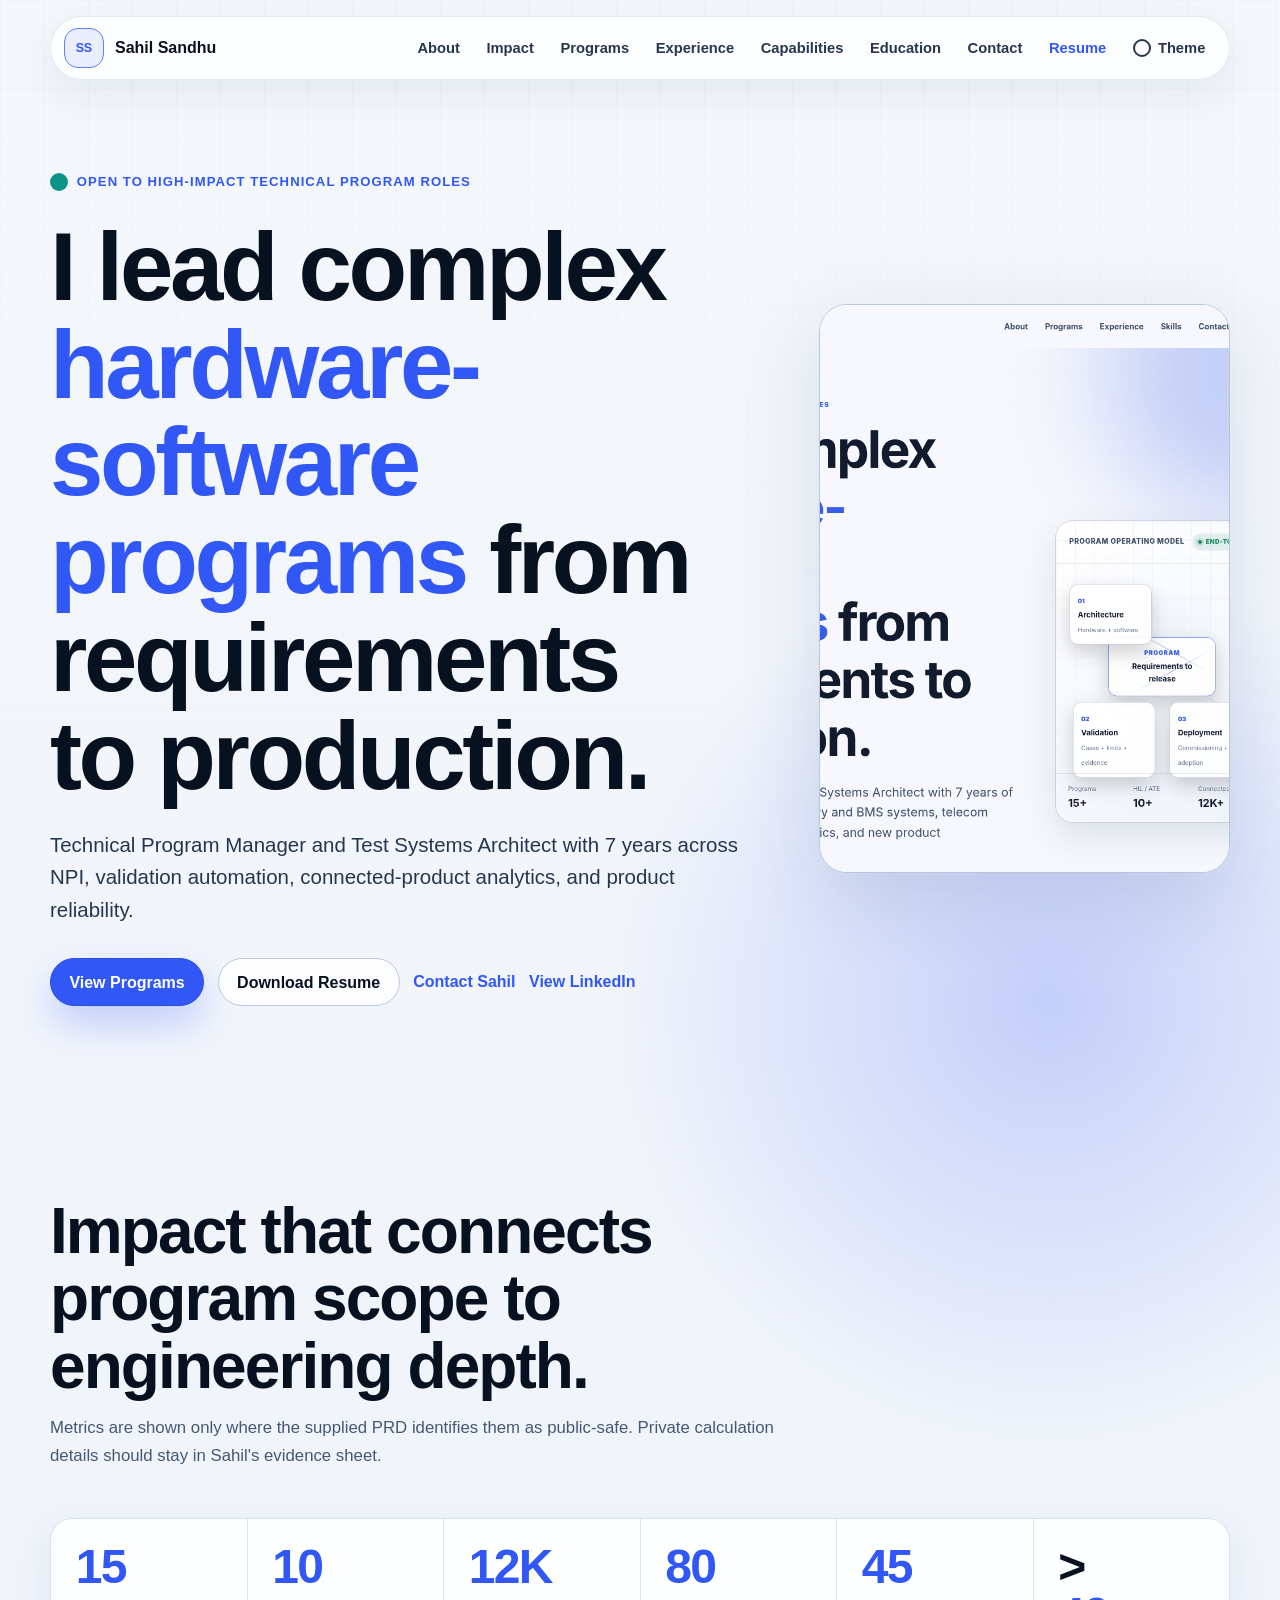
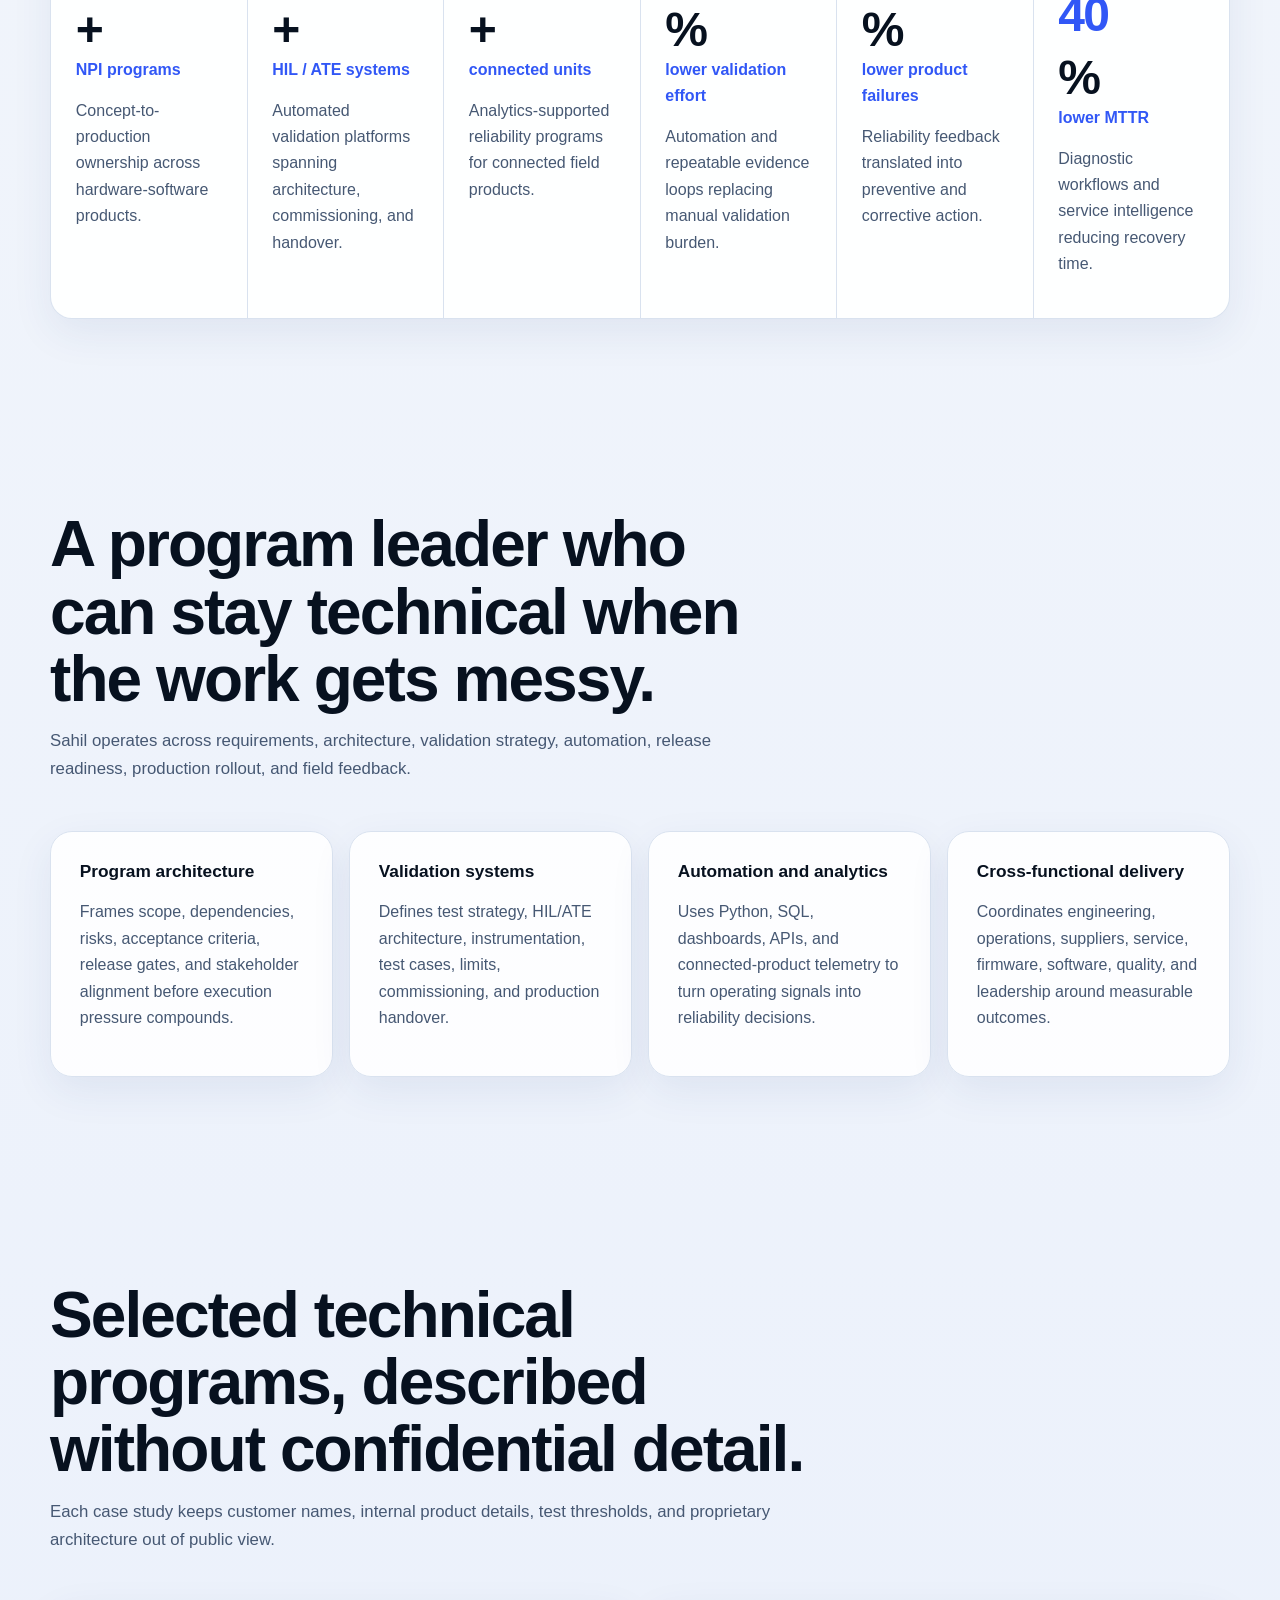
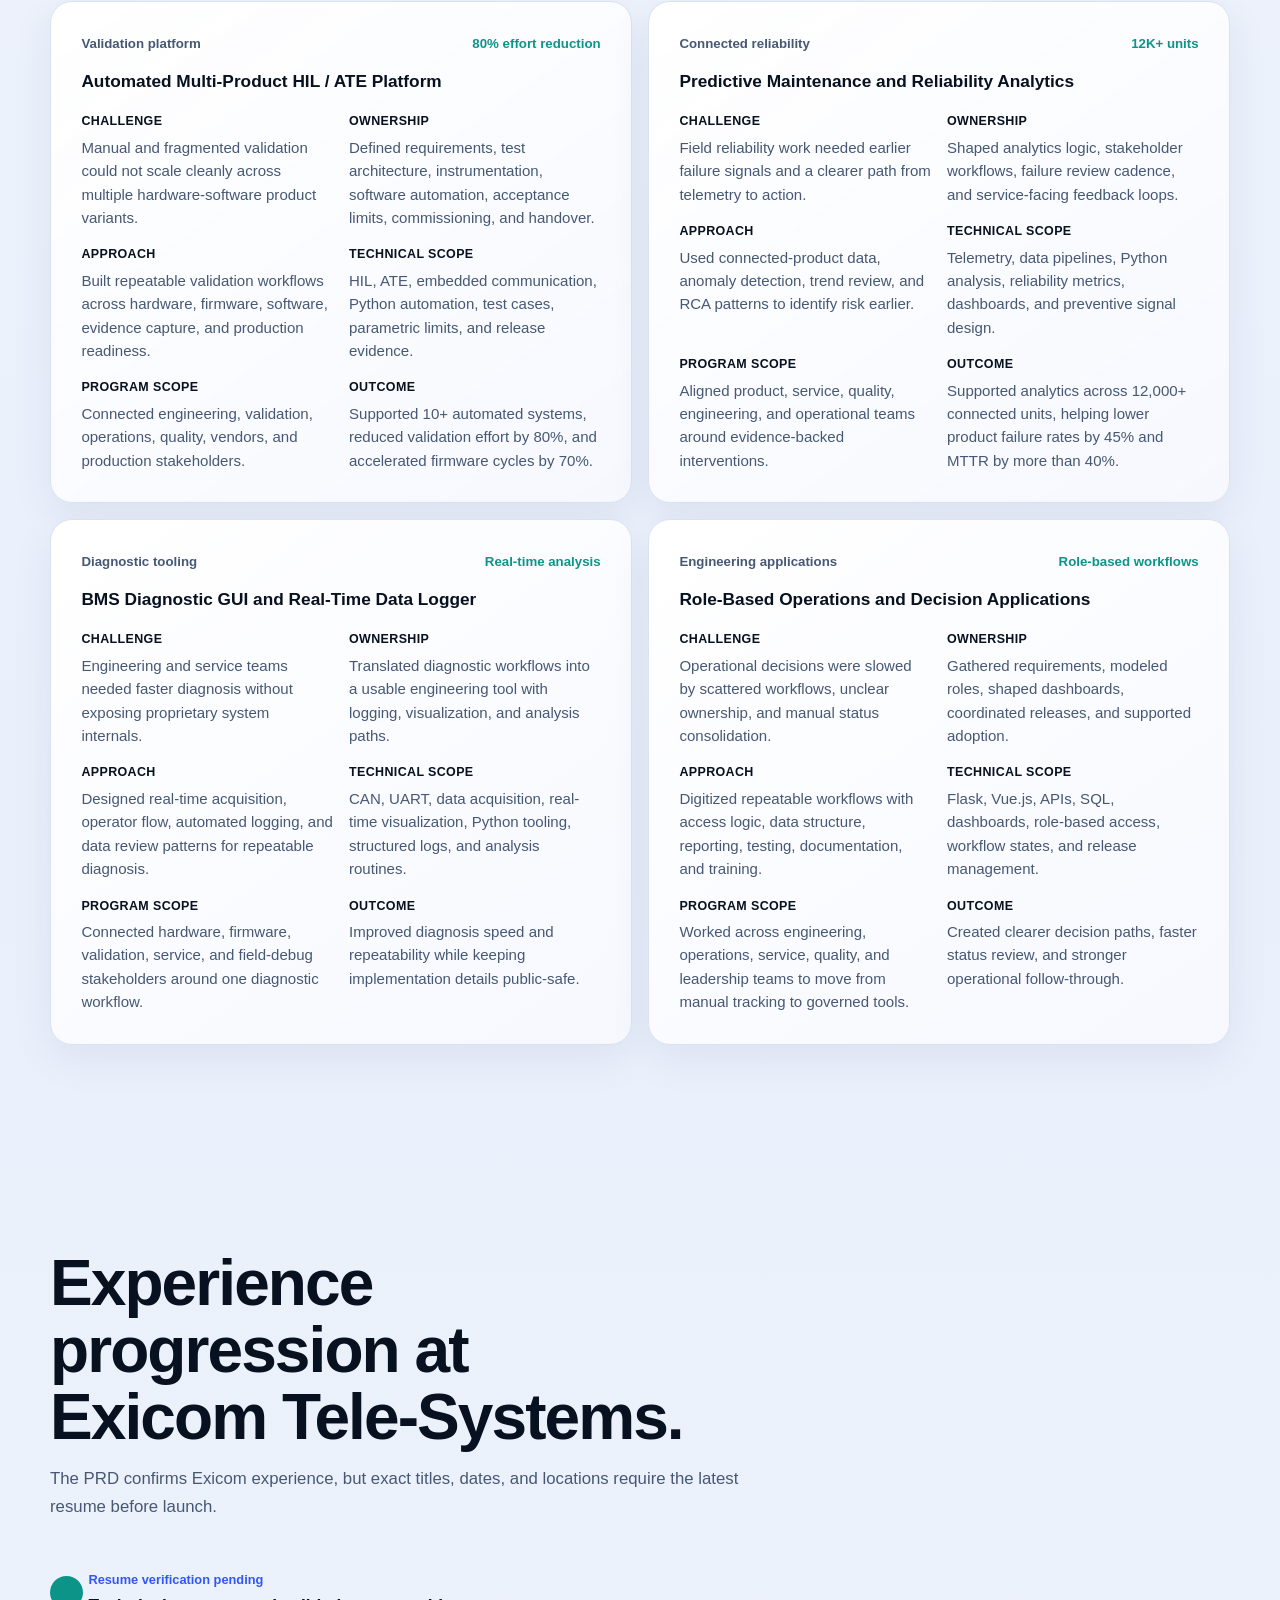
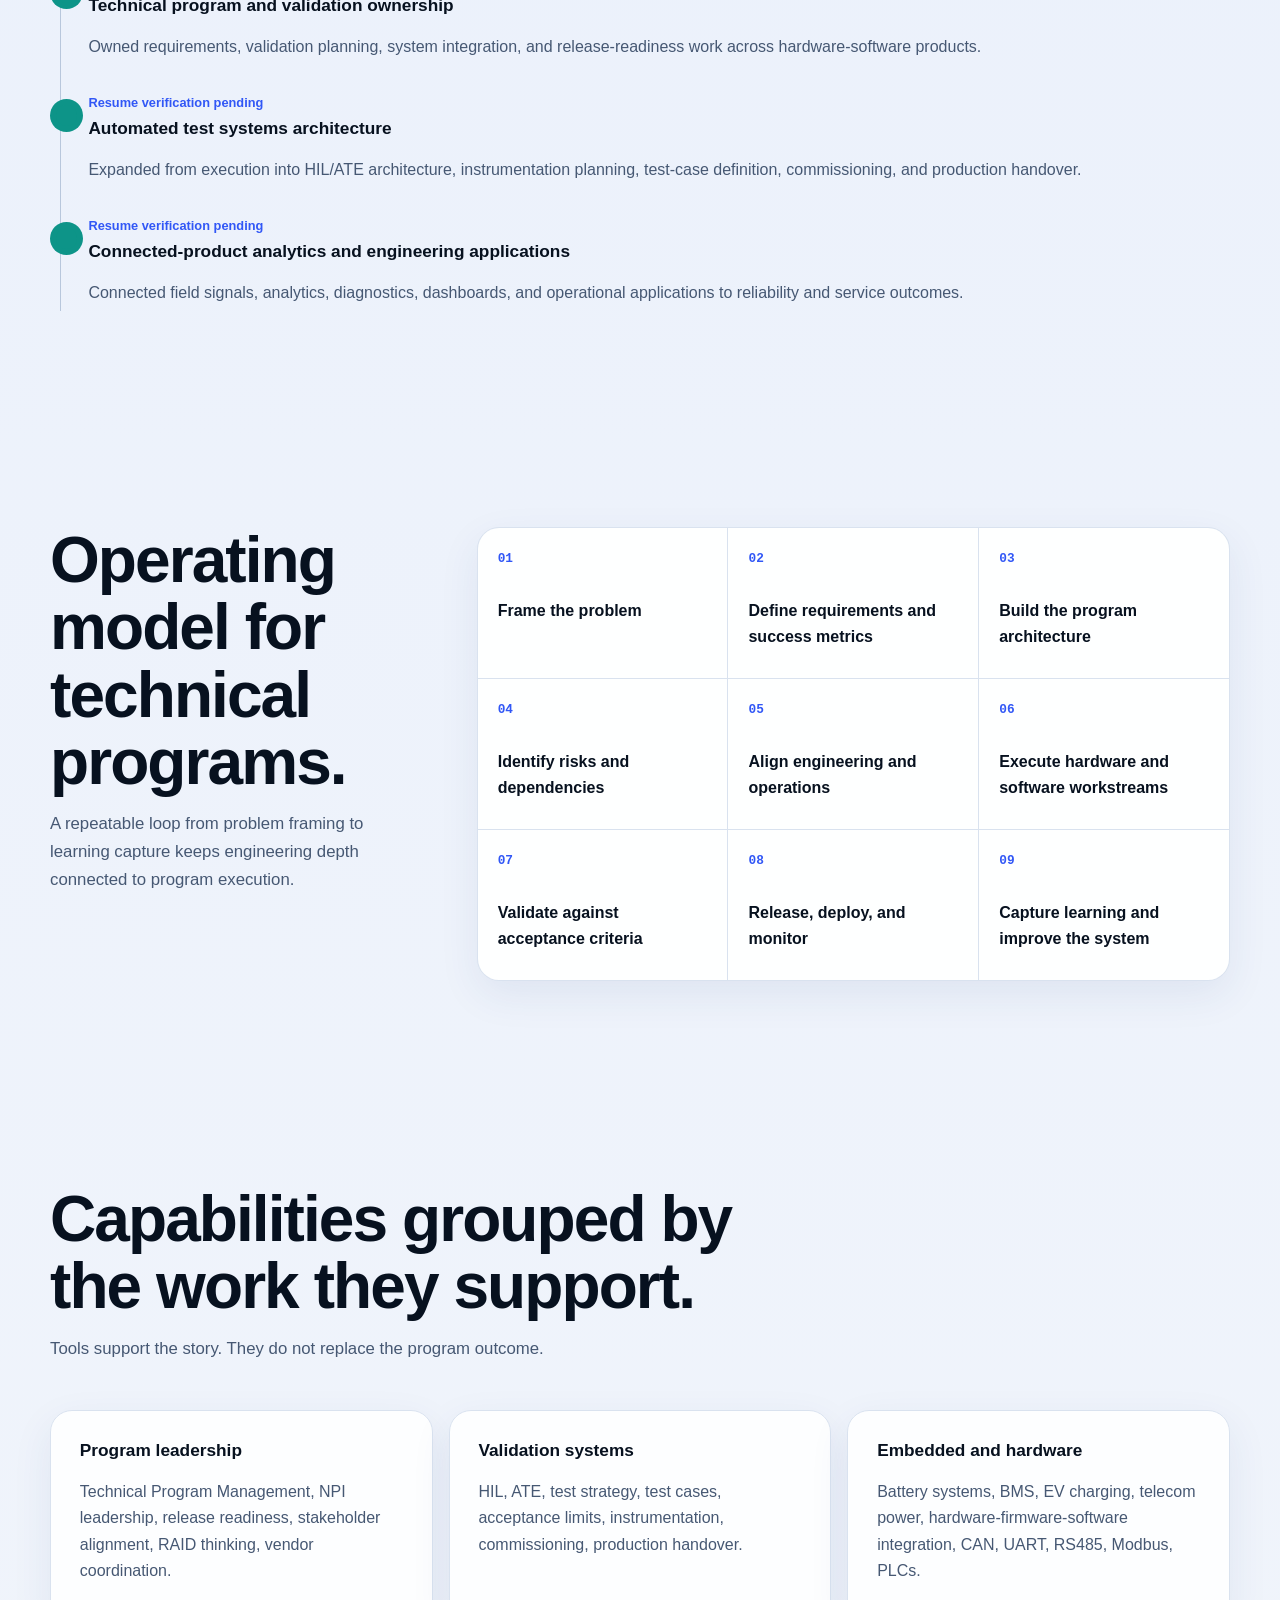
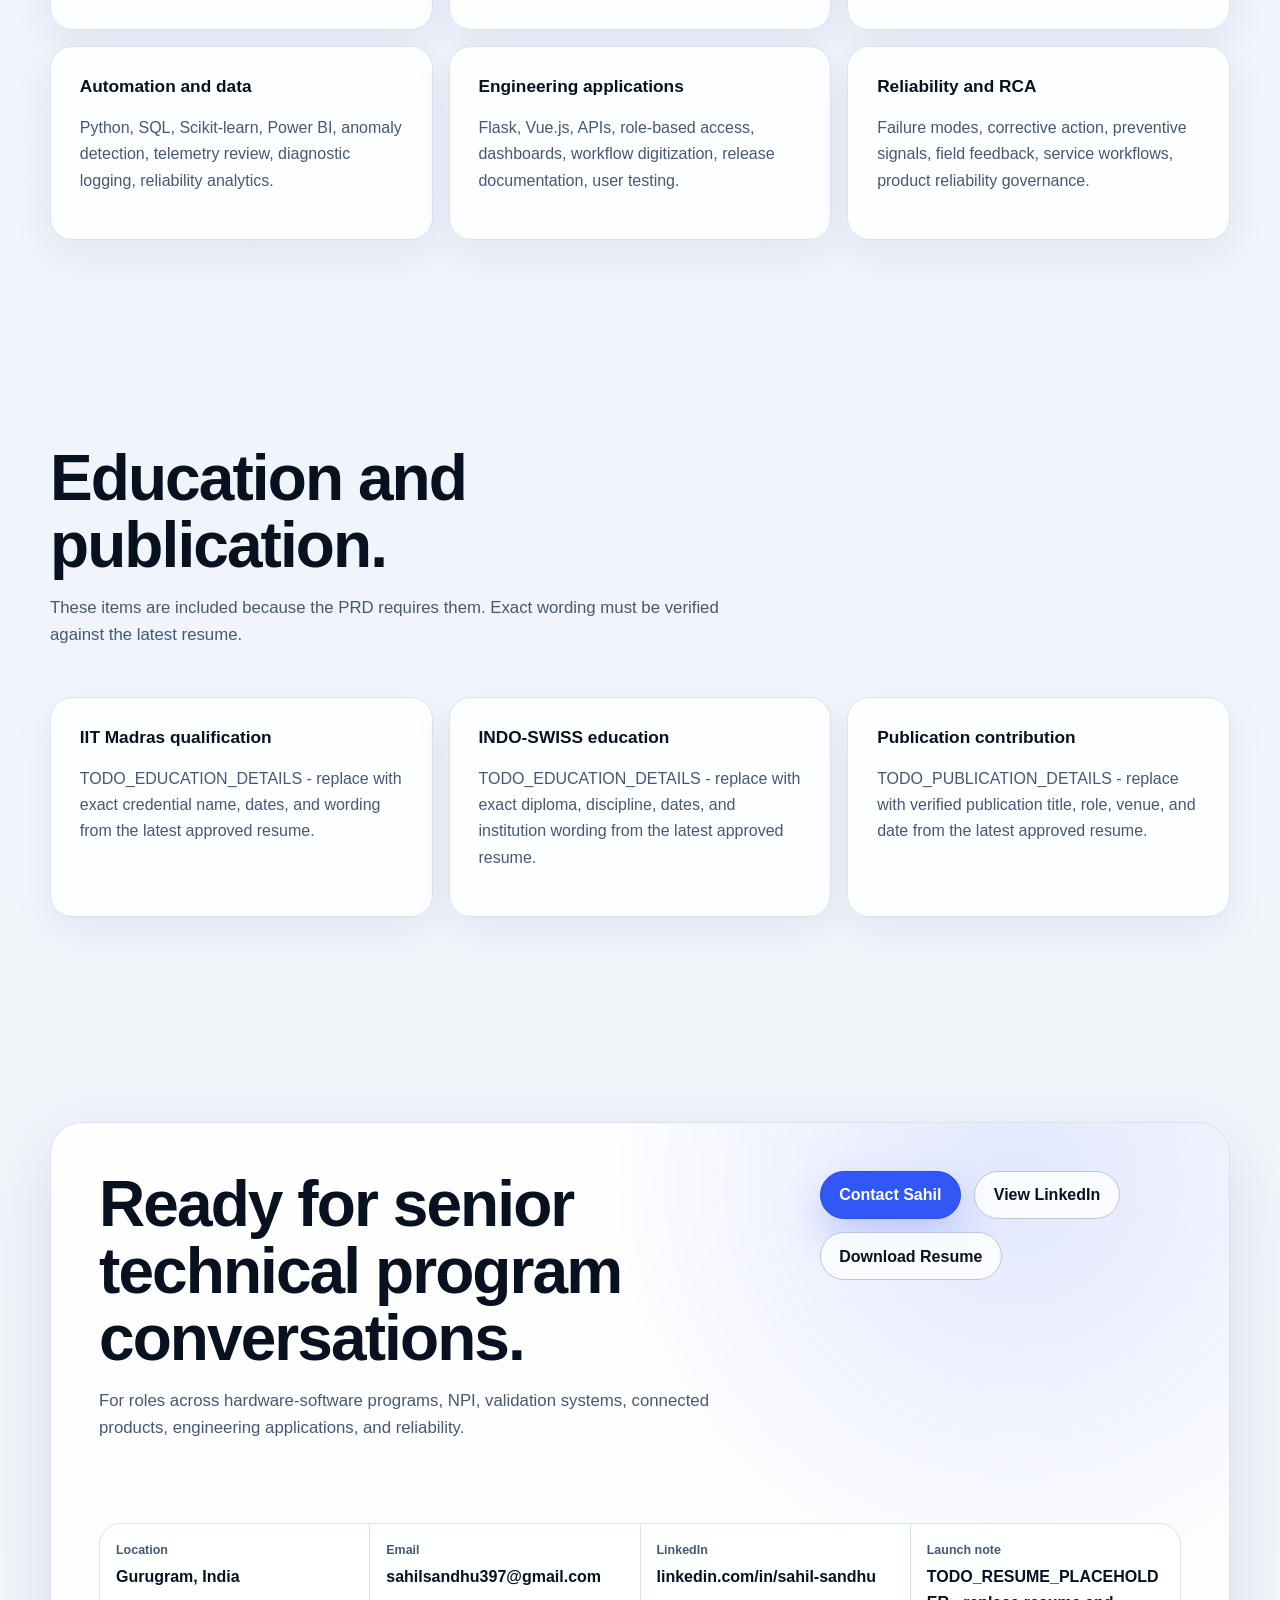
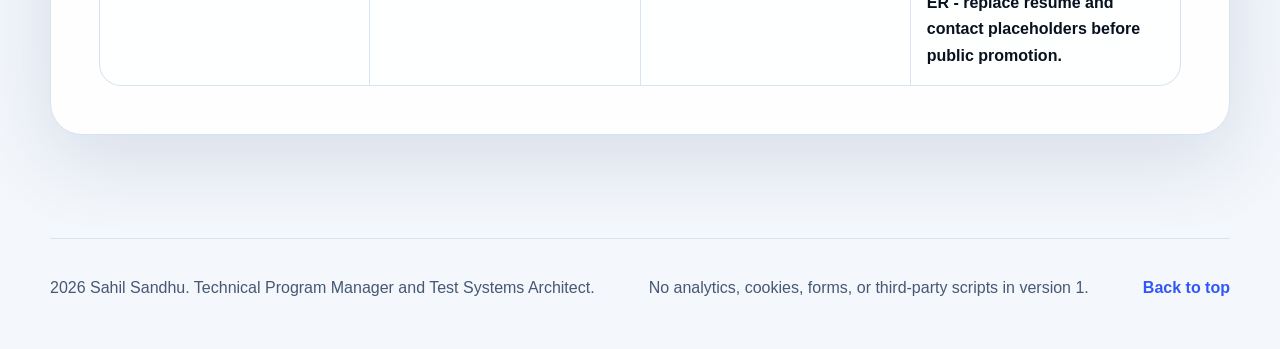
==== commit 9a8f4e4d: "content: add verified contact links" ====
--- a/index.html
+++ b/index.html
@@ -35,6 +35,10 @@
           "addressCountry": "IN"
         },
         "url": "https://sahilsandhu-spec.github.io/sahil_portfolio/",
+        "email": "sahilsandhu397@gmail.com",
+        "sameAs": [
+          "https://www.linkedin.com/in/sahil-sandhu"
+        ],
         "description": "Technical Program Manager and Test Systems Architect focused on hardware-software programs, automated validation, NPI, and connected-product reliability.",
         "knowsAbout": [
           "Technical Program Management",
@@ -110,7 +114,7 @@
               <a class="button button-primary" href="#programs">View Programs</a>
               <a class="button button-secondary" href="assets/files/Sahil_Sandhu_Resume.pdf" download>Download Resume</a>
               <a class="text-action" href="#contact">Contact Sahil</a>
-              <a class="text-action" href="TODO_LINKEDIN_URL_TO_REPLACE" target="_blank" rel="noopener noreferrer">View LinkedIn</a>
+              <a class="text-action" href="https://www.linkedin.com/in/sahil-sandhu" target="_blank" rel="noopener noreferrer">View LinkedIn</a>
             </div>
           </div>
 
@@ -437,8 +441,8 @@
             <p>For roles across hardware-software programs, NPI, validation systems, connected products, engineering applications, and reliability.</p>
           </div>
           <div class="contact-actions" aria-label="Contact actions">
-            <a class="button button-primary" href="mailto:TODO_EMAIL_TO_REPLACE">Contact Sahil</a>
-            <a class="button button-secondary" href="TODO_LINKEDIN_URL_TO_REPLACE" target="_blank" rel="noopener noreferrer">View LinkedIn</a>
+            <a class="button button-primary" href="mailto:sahilsandhu397@gmail.com">Contact Sahil</a>
+            <a class="button button-secondary" href="https://www.linkedin.com/in/sahil-sandhu" target="_blank" rel="noopener noreferrer">View LinkedIn</a>
             <a class="button button-secondary" href="assets/files/Sahil_Sandhu_Resume.pdf" download>Download Resume</a>
           </div>
           <dl class="contact-details">
@@ -448,11 +452,11 @@
             </div>
             <div>
               <dt>Email</dt>
-              <dd>TODO_EMAIL_TO_REPLACE</dd>
+              <dd><a href="mailto:sahilsandhu397@gmail.com">sahilsandhu397@gmail.com</a></dd>
             </div>
             <div>
               <dt>LinkedIn</dt>
-              <dd>TODO_LINKEDIN_URL_TO_REPLACE</dd>
+              <dd><a href="https://www.linkedin.com/in/sahil-sandhu" target="_blank" rel="noopener noreferrer">linkedin.com/in/sahil-sandhu</a></dd>
             </div>
             <div>
               <dt>Launch note</dt>
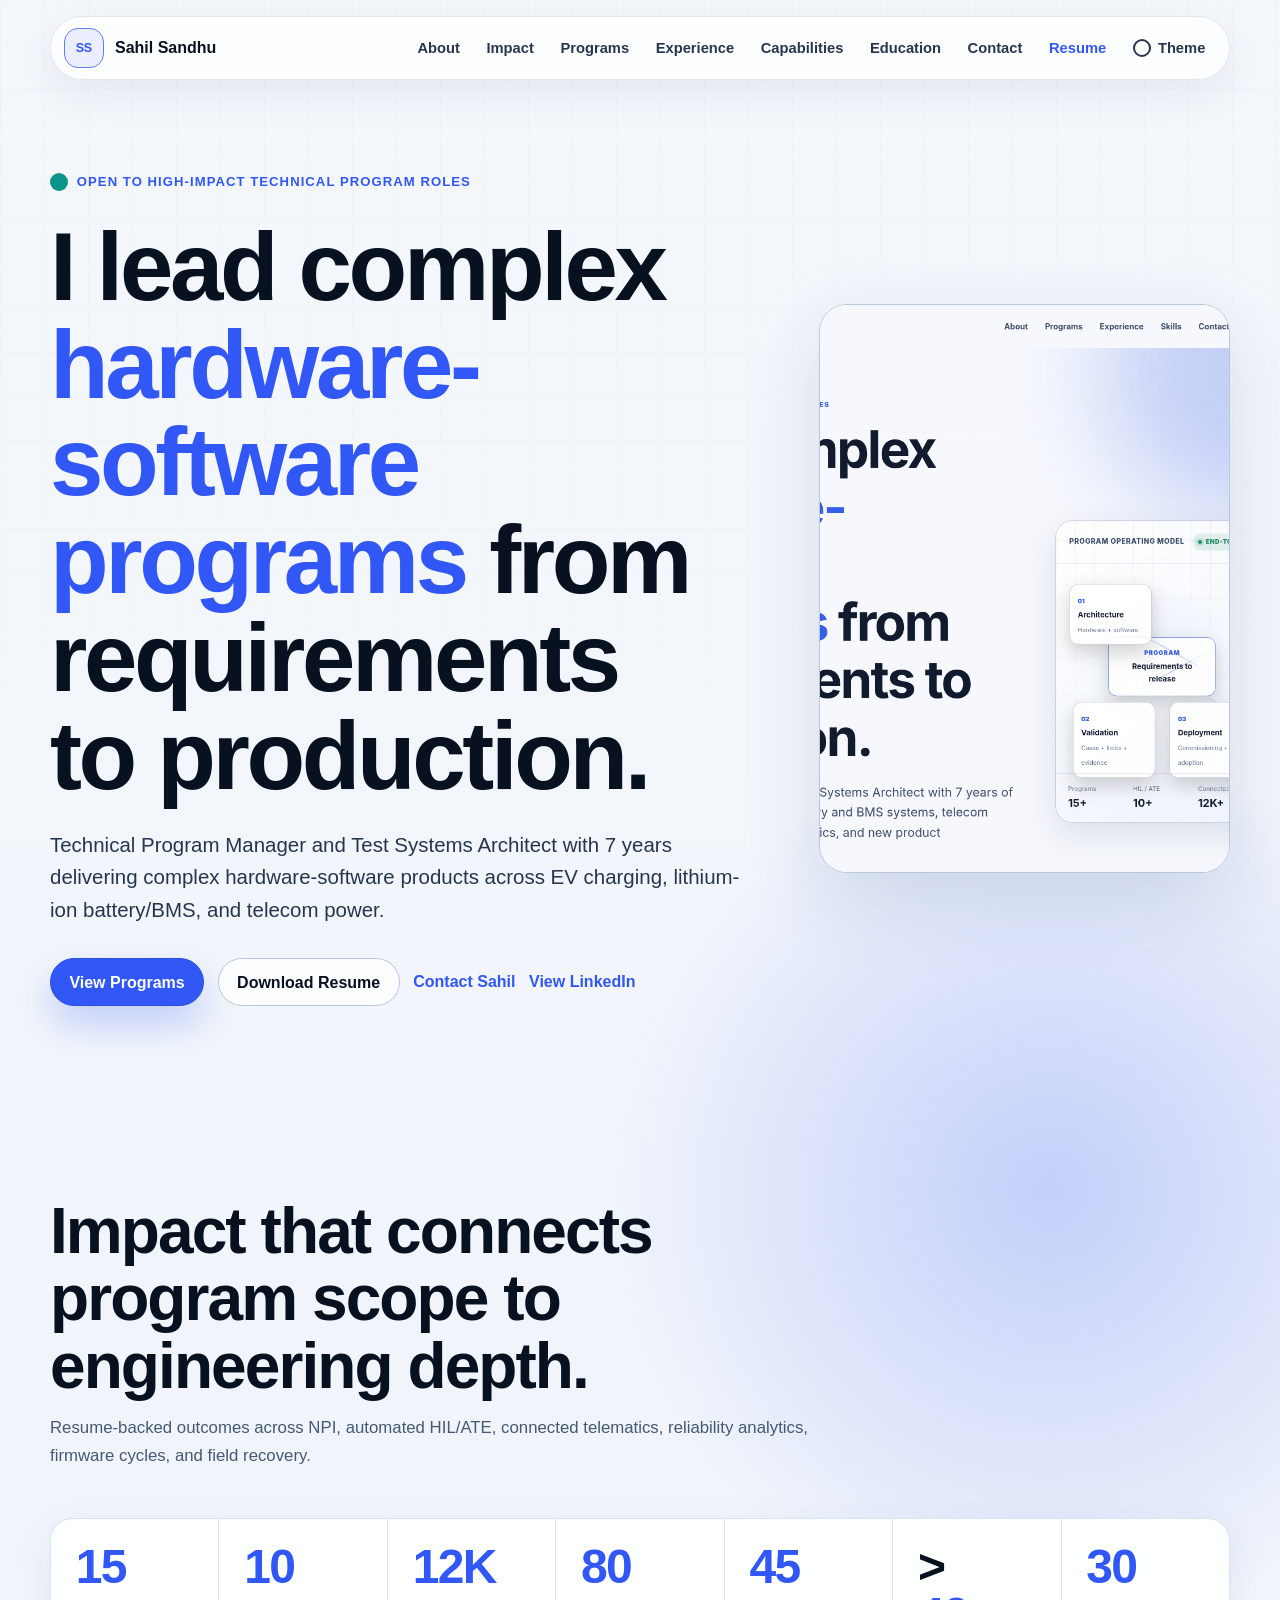
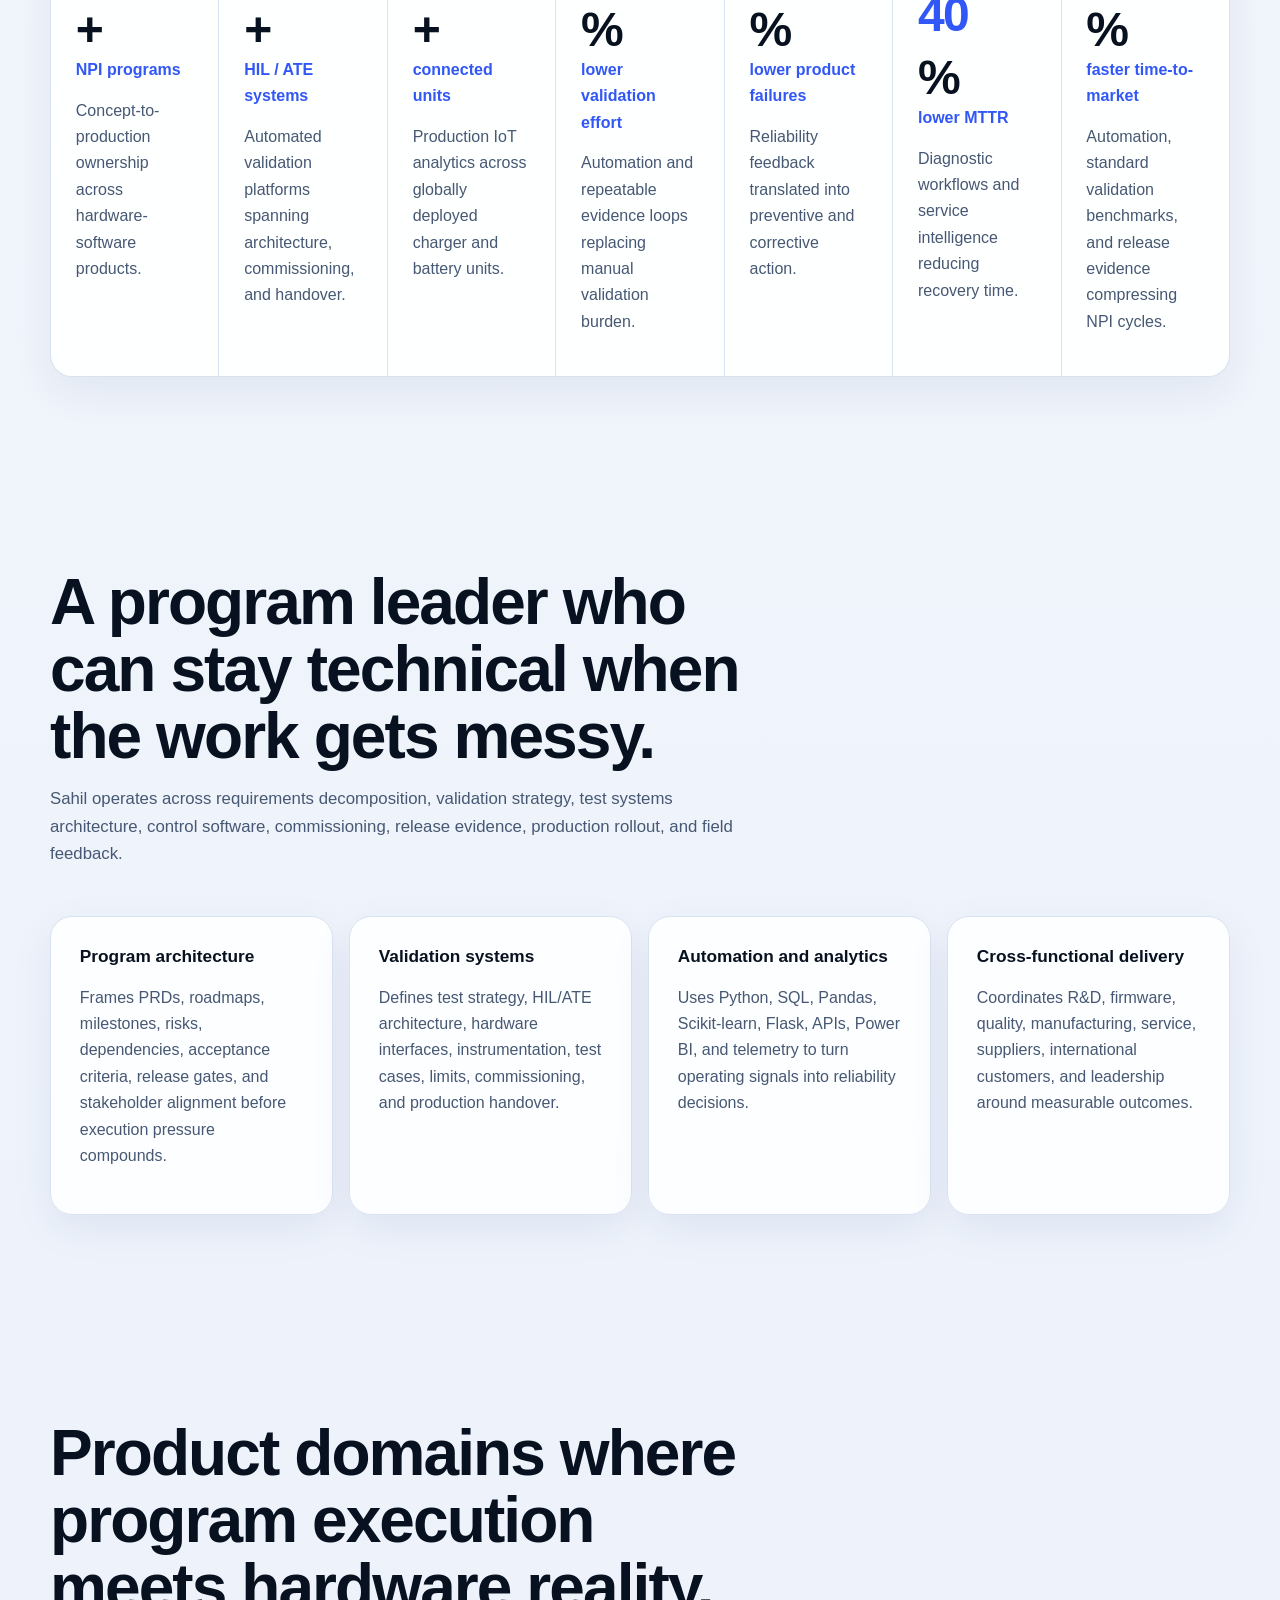
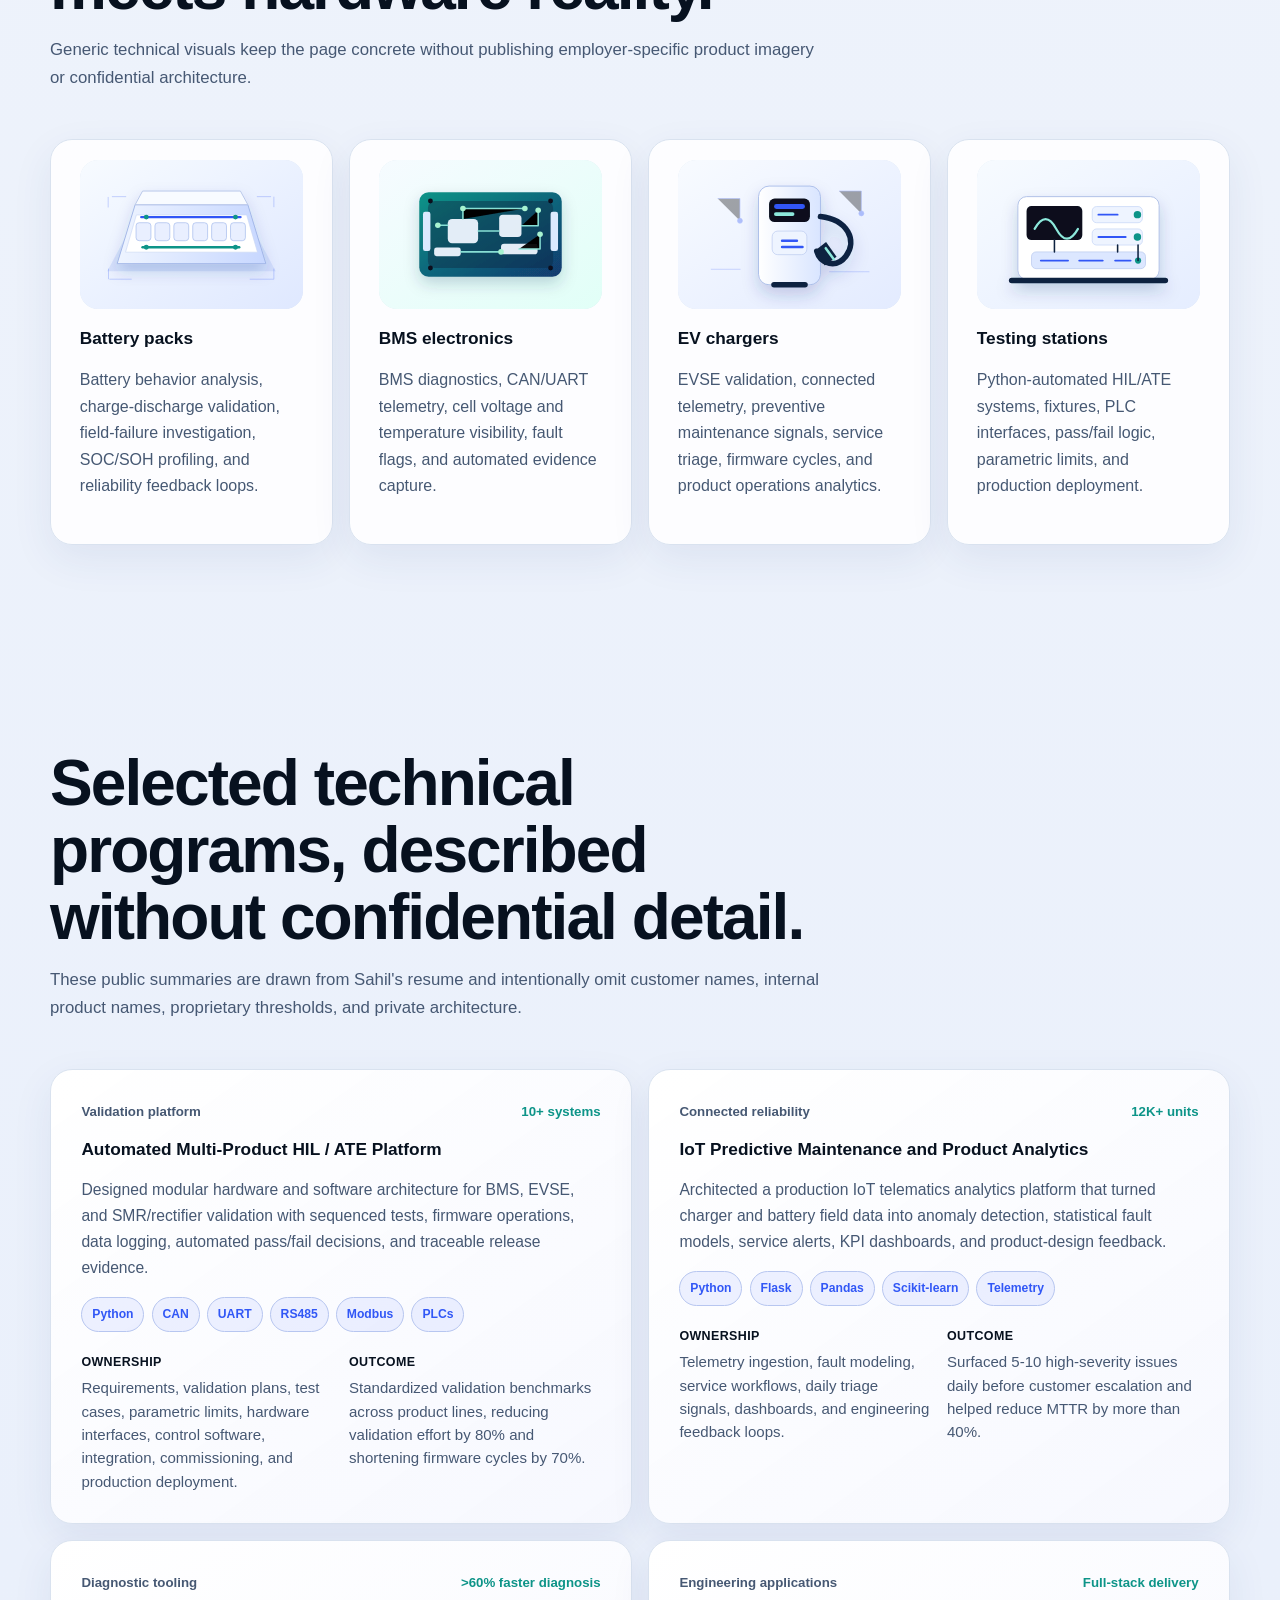
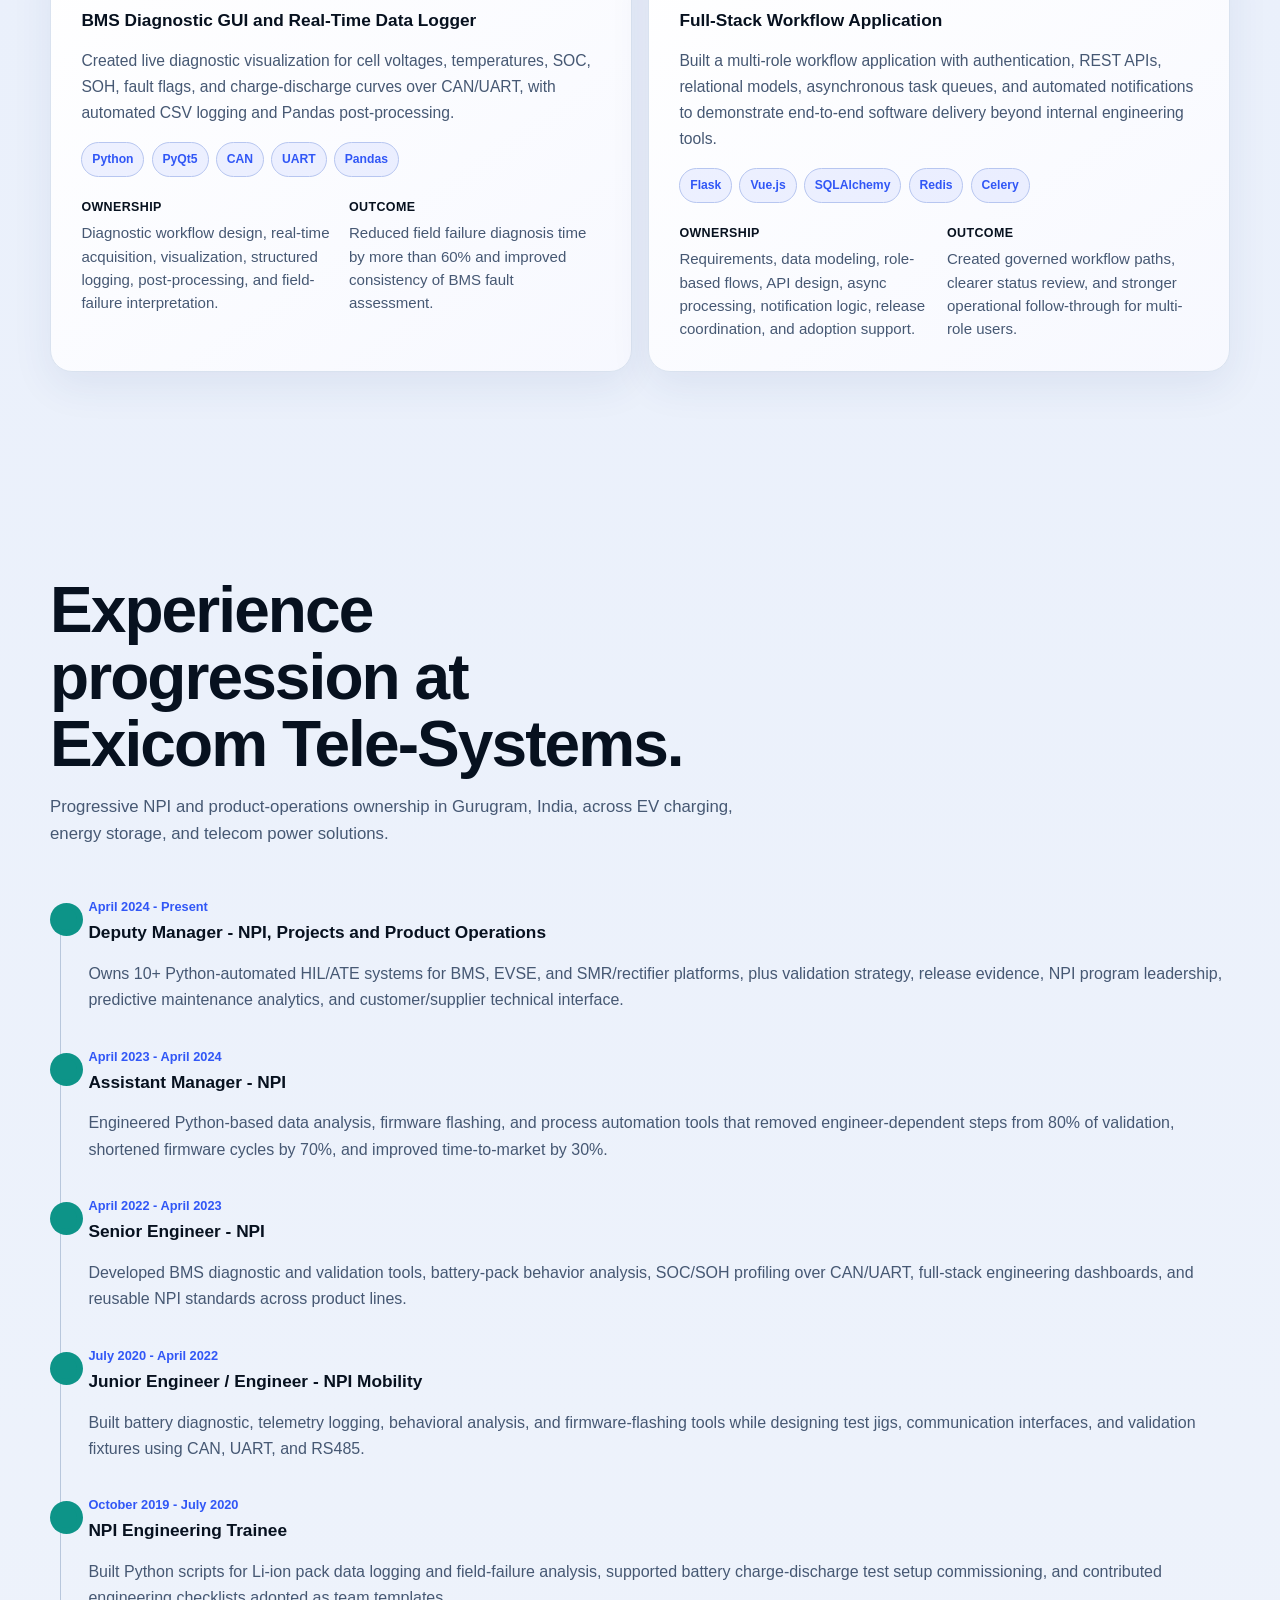
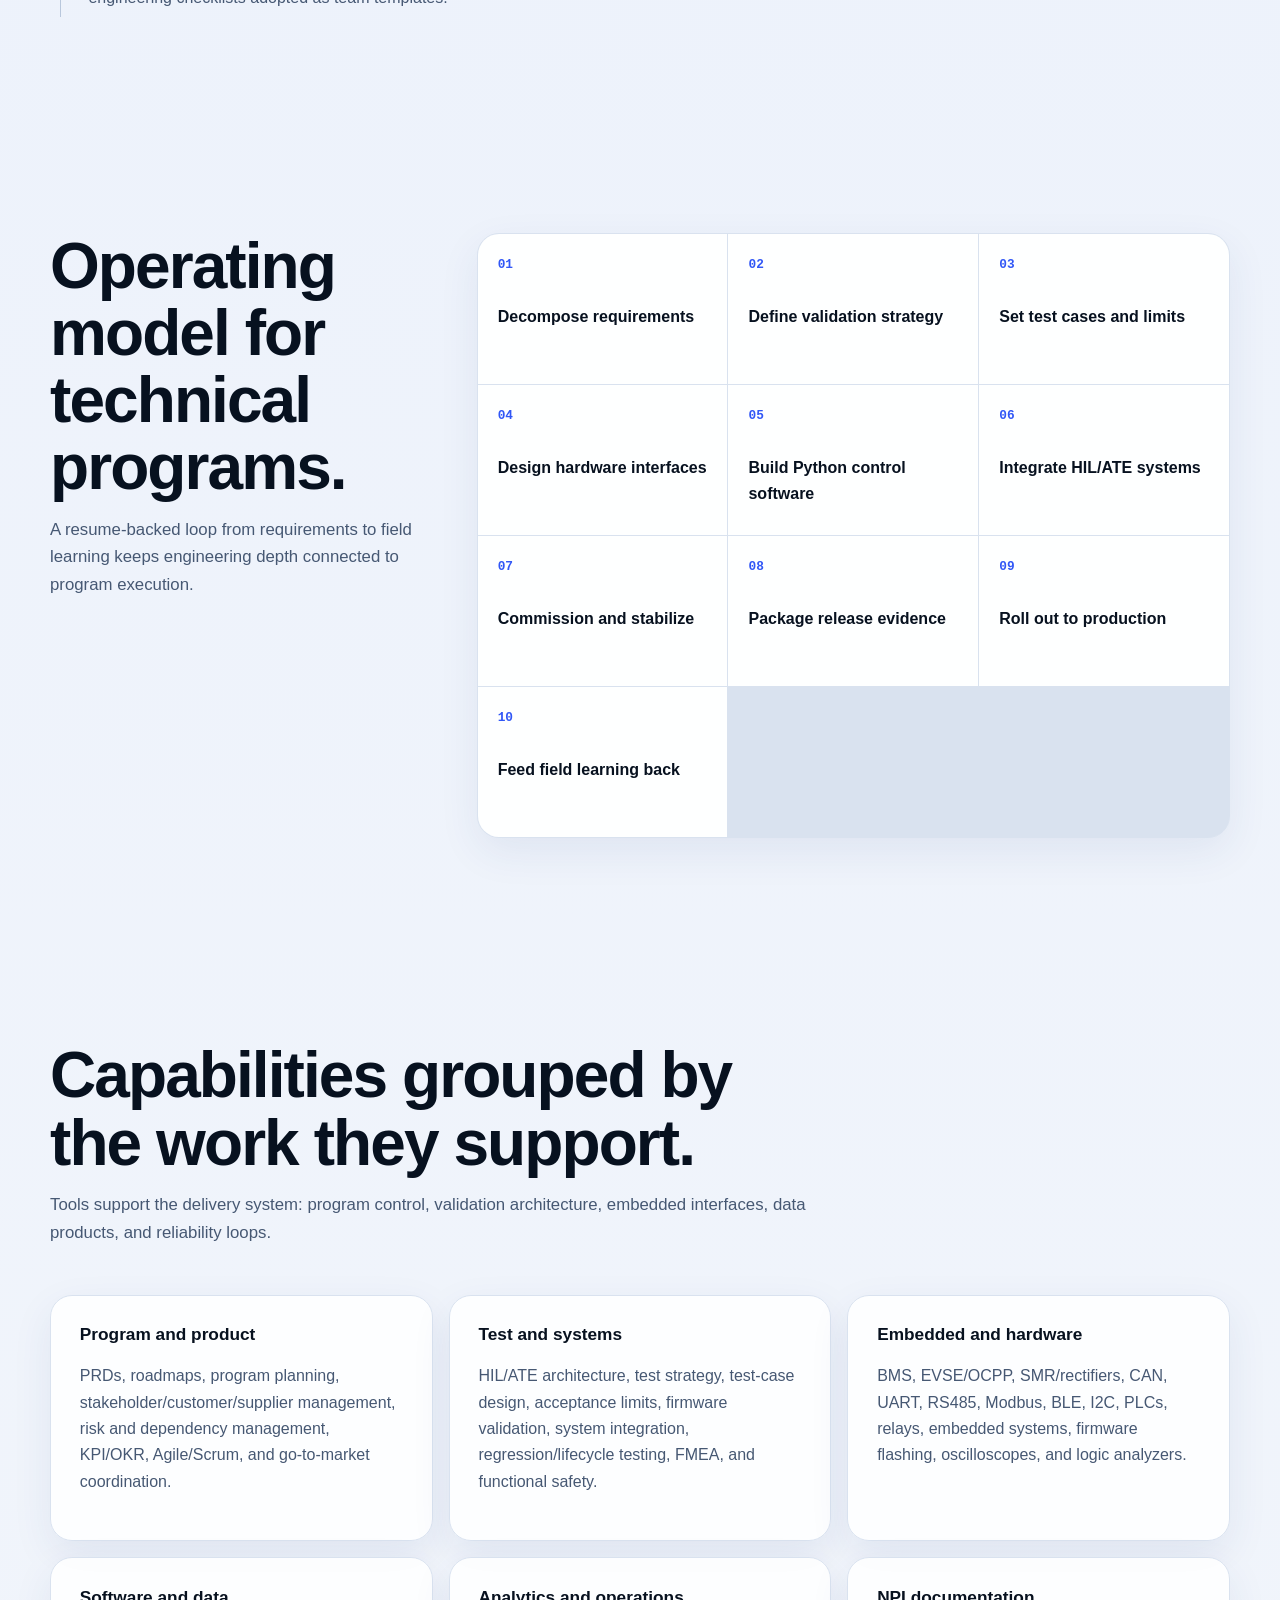
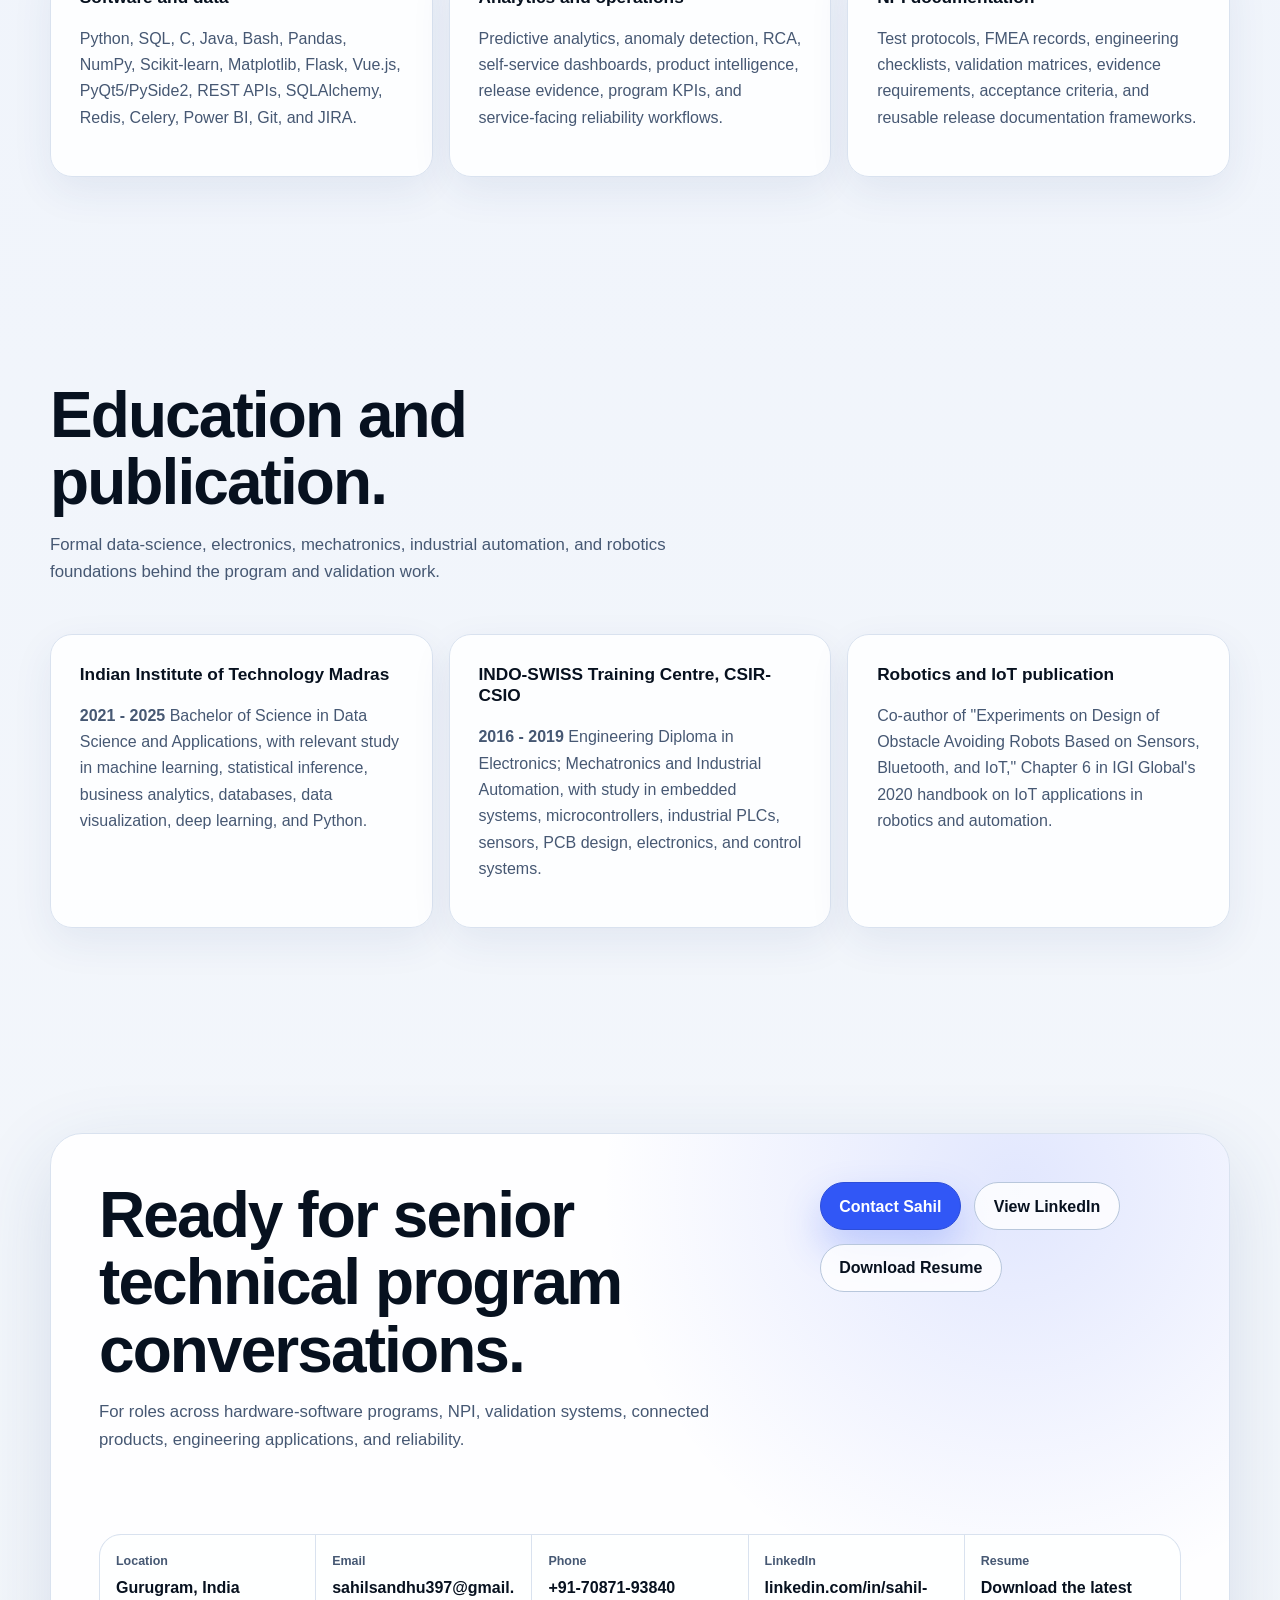
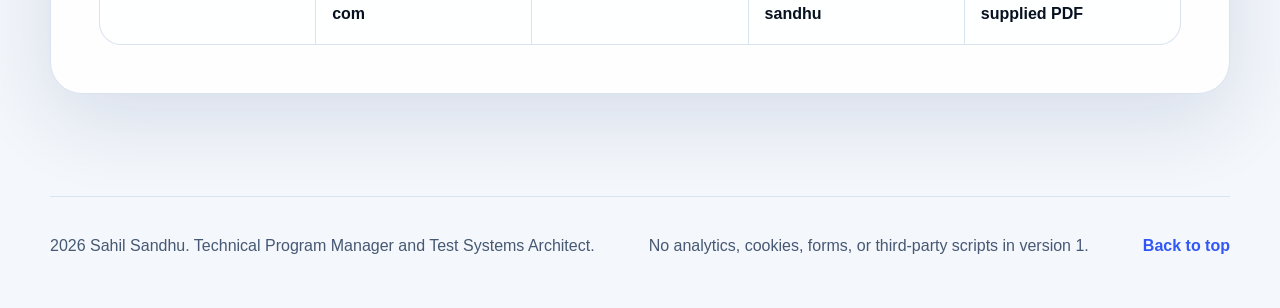
==== commit a89737e6: "content: refresh portfolio from resume" ====
--- a/index.html
+++ b/index.html
@@ -5,7 +5,7 @@
     <meta name="viewport" content="width=device-width, initial-scale=1">
     <meta name="color-scheme" content="light dark">
     <title>Sahil Sandhu - Technical Program Manager &amp; Test Systems Architect</title>
-    <meta name="description" content="Professional portfolio for Sahil Sandhu, a Technical Program Manager and Test Systems Architect leading hardware-software programs, NPI, validation automation, connected-product analytics, and product reliability work.">
+    <meta name="description" content="Professional portfolio for Sahil Sandhu, a Technical Program Manager and Test Systems Architect leading EV charging, battery/BMS, telecom power, NPI, validation automation, connected-product analytics, and reliability programs.">
     <link rel="canonical" href="https://sahilsandhu-spec.github.io/sahil_portfolio/">
     <meta property="og:type" content="website">
     <meta property="og:title" content="Sahil Sandhu - Technical Program Manager &amp; Test Systems Architect">
@@ -39,7 +39,18 @@
         "sameAs": [
           "https://www.linkedin.com/in/sahil-sandhu"
         ],
-        "description": "Technical Program Manager and Test Systems Architect focused on hardware-software programs, automated validation, NPI, and connected-product reliability.",
+        "telephone": "+91-70871-93840",
+        "description": "Technical Program Manager and Test Systems Architect focused on EV charging, lithium-ion battery/BMS, telecom power, automated validation, NPI, and connected-product reliability.",
+        "alumniOf": [
+          {
+            "@type": "CollegeOrUniversity",
+            "name": "Indian Institute of Technology Madras"
+          },
+          {
+            "@type": "EducationalOrganization",
+            "name": "INDO-SWISS Training Centre, CSIR-CSIO, Chandigarh"
+          }
+        ],
         "knowsAbout": [
           "Technical Program Management",
           "Test Systems Architecture",
@@ -47,7 +58,10 @@
           "HIL and ATE Validation",
           "Embedded Systems Validation",
           "Python Automation",
-          "Connected Product Analytics"
+          "Connected Product Analytics",
+          "EV Charging",
+          "Battery Management Systems",
+          "CAN, UART, RS485, Modbus, BLE and PLCs"
         ]
       }
     </script>
@@ -109,7 +123,7 @@
           <div class="hero-copy reveal">
             <p class="status-line"><span aria-hidden="true"></span> Open to high-impact technical program roles</p>
             <h1 id="hero-title">I lead complex <span>hardware-software programs</span> from requirements to production.</h1>
-            <p class="hero-lede">Technical Program Manager and Test Systems Architect with 7 years across NPI, validation automation, connected-product analytics, and product reliability.</p>
+            <p class="hero-lede">Technical Program Manager and Test Systems Architect with 7 years delivering complex hardware-software products across EV charging, lithium-ion battery/BMS, and telecom power.</p>
             <div class="hero-actions" aria-label="Primary actions">
               <a class="button button-primary" href="#programs">View Programs</a>
               <a class="button button-secondary" href="assets/files/Sahil_Sandhu_Resume.pdf" download>Download Resume</a>
@@ -130,7 +144,7 @@
       <section class="metric-band" id="impact" aria-labelledby="impact-title">
         <div class="section-header reveal">
           <h2 id="impact-title">Impact that connects program scope to engineering depth.</h2>
-          <p>Metrics are shown only where the supplied PRD identifies them as public-safe. Private calculation details should stay in Sahil's evidence sheet.</p>
+          <p>Resume-backed outcomes across NPI, automated HIL/ATE, connected telematics, reliability analytics, firmware cycles, and field recovery.</p>
         </div>
         <div class="metrics-grid" aria-label="Impact metrics">
           <article class="metric-card reveal">
@@ -146,7 +160,7 @@
           <article class="metric-card reveal">
             <strong><span class="metric-value" data-value="12000">12000</span>+</strong>
             <span>connected units</span>
-            <p>Analytics-supported reliability programs for connected field products.</p>
+            <p>Production IoT analytics across globally deployed charger and battery units.</p>
           </article>
           <article class="metric-card reveal">
             <strong><span class="metric-value" data-value="80">80</span>%</strong>
@@ -163,30 +177,64 @@
             <span>lower MTTR</span>
             <p>Diagnostic workflows and service intelligence reducing recovery time.</p>
           </article>
+          <article class="metric-card reveal">
+            <strong><span class="metric-value" data-value="30">30</span>%</strong>
+            <span>faster time-to-market</span>
+            <p>Automation, standard validation benchmarks, and release evidence compressing NPI cycles.</p>
+          </article>
         </div>
       </section>
 
       <section class="section about-section" id="about" aria-labelledby="about-title">
         <div class="section-header narrow reveal">
           <h2 id="about-title">A program leader who can stay technical when the work gets messy.</h2>
-          <p>Sahil operates across requirements, architecture, validation strategy, automation, release readiness, production rollout, and field feedback.</p>
+          <p>Sahil operates across requirements decomposition, validation strategy, test systems architecture, control software, commissioning, release evidence, production rollout, and field feedback.</p>
         </div>
         <div class="about-grid">
           <article class="pillar reveal">
             <h3>Program architecture</h3>
-            <p>Frames scope, dependencies, risks, acceptance criteria, release gates, and stakeholder alignment before execution pressure compounds.</p>
+            <p>Frames PRDs, roadmaps, milestones, risks, dependencies, acceptance criteria, release gates, and stakeholder alignment before execution pressure compounds.</p>
           </article>
           <article class="pillar reveal">
             <h3>Validation systems</h3>
-            <p>Defines test strategy, HIL/ATE architecture, instrumentation, test cases, limits, commissioning, and production handover.</p>
+            <p>Defines test strategy, HIL/ATE architecture, hardware interfaces, instrumentation, test cases, limits, commissioning, and production handover.</p>
           </article>
           <article class="pillar reveal">
             <h3>Automation and analytics</h3>
-            <p>Uses Python, SQL, dashboards, APIs, and connected-product telemetry to turn operating signals into reliability decisions.</p>
+            <p>Uses Python, SQL, Pandas, Scikit-learn, Flask, APIs, Power BI, and telemetry to turn operating signals into reliability decisions.</p>
           </article>
           <article class="pillar reveal">
             <h3>Cross-functional delivery</h3>
-            <p>Coordinates engineering, operations, suppliers, service, firmware, software, quality, and leadership around measurable outcomes.</p>
+            <p>Coordinates R&amp;D, firmware, quality, manufacturing, service, suppliers, international customers, and leadership around measurable outcomes.</p>
+          </article>
+        </div>
+      </section>
+
+      <section class="section domain-section" aria-labelledby="domains-title">
+        <div class="section-header reveal">
+          <h2 id="domains-title">Product domains where program execution meets hardware reality.</h2>
+          <p>Generic technical visuals keep the page concrete without publishing employer-specific product imagery or confidential architecture.</p>
+        </div>
+        <div class="domain-grid">
+          <article class="domain-card reveal">
+            <img src="assets/images/battery-pack.svg" alt="Generic modular lithium-ion battery pack illustration.">
+            <h3>Battery packs</h3>
+            <p>Battery behavior analysis, charge-discharge validation, field-failure investigation, SOC/SOH profiling, and reliability feedback loops.</p>
+          </article>
+          <article class="domain-card reveal">
+            <img src="assets/images/bms-board.svg" alt="Generic BMS electronics board illustration.">
+            <h3>BMS electronics</h3>
+            <p>BMS diagnostics, CAN/UART telemetry, cell voltage and temperature visibility, fault flags, and automated evidence capture.</p>
+          </article>
+          <article class="domain-card reveal">
+            <img src="assets/images/ev-charger.svg" alt="Generic EV charging cabinet illustration.">
+            <h3>EV chargers</h3>
+            <p>EVSE validation, connected telemetry, preventive maintenance signals, service triage, firmware cycles, and product operations analytics.</p>
+          </article>
+          <article class="domain-card reveal">
+            <img src="assets/images/test-station.svg" alt="Generic automated test station illustration.">
+            <h3>Testing stations</h3>
+            <p>Python-automated HIL/ATE systems, fixtures, PLC interfaces, pass/fail logic, parametric limits, and production deployment.</p>
           </article>
         </div>
       </section>
@@ -194,40 +242,33 @@
       <section class="section programs-section" id="programs" aria-labelledby="programs-title">
         <div class="section-header reveal">
           <h2 id="programs-title">Selected technical programs, described without confidential detail.</h2>
-          <p>Each case study keeps customer names, internal product details, test thresholds, and proprietary architecture out of public view.</p>
+          <p>These public summaries are drawn from Sahil's resume and intentionally omit customer names, internal product names, proprietary thresholds, and private architecture.</p>
         </div>
 
         <div class="program-grid">
           <article class="program-card reveal">
             <div class="program-topline">
               <span>Validation platform</span>
-              <strong>80% effort reduction</strong>
+              <strong>10+ systems</strong>
             </div>
             <h3>Automated Multi-Product HIL / ATE Platform</h3>
+            <p class="program-summary">Designed modular hardware and software architecture for BMS, EVSE, and SMR/rectifier validation with sequenced tests, firmware operations, data logging, automated pass/fail decisions, and traceable release evidence.</p>
+            <ul class="program-tags" aria-label="Technology stack">
+              <li>Python</li>
+              <li>CAN</li>
+              <li>UART</li>
+              <li>RS485</li>
+              <li>Modbus</li>
+              <li>PLCs</li>
+            </ul>
             <dl>
               <div>
-                <dt>Challenge</dt>
-                <dd>Manual and fragmented validation could not scale cleanly across multiple hardware-software product variants.</dd>
-              </div>
-              <div>
                 <dt>Ownership</dt>
-                <dd>Defined requirements, test architecture, instrumentation, software automation, acceptance limits, commissioning, and handover.</dd>
-              </div>
-              <div>
-                <dt>Approach</dt>
-                <dd>Built repeatable validation workflows across hardware, firmware, software, evidence capture, and production readiness.</dd>
-              </div>
-              <div>
-                <dt>Technical scope</dt>
-                <dd>HIL, ATE, embedded communication, Python automation, test cases, parametric limits, and release evidence.</dd>
-              </div>
-              <div>
-                <dt>Program scope</dt>
-                <dd>Connected engineering, validation, operations, quality, vendors, and production stakeholders.</dd>
+                <dd>Requirements, validation plans, test cases, parametric limits, hardware interfaces, control software, integration, commissioning, and production deployment.</dd>
               </div>
               <div>
                 <dt>Outcome</dt>
-                <dd>Supported 10+ automated systems, reduced validation effort by 80%, and accelerated firmware cycles by 70%.</dd>
+                <dd>Standardized validation benchmarks across product lines, reducing validation effort by 80% and shortening firmware cycles by 70%.</dd>
               </div>
             </dl>
           </article>
@@ -237,31 +278,23 @@
               <span>Connected reliability</span>
               <strong>12K+ units</strong>
             </div>
-            <h3>Predictive Maintenance and Reliability Analytics</h3>
+            <h3>IoT Predictive Maintenance and Product Analytics</h3>
+            <p class="program-summary">Architected a production IoT telematics analytics platform that turned charger and battery field data into anomaly detection, statistical fault models, service alerts, KPI dashboards, and product-design feedback.</p>
+            <ul class="program-tags" aria-label="Technology stack">
+              <li>Python</li>
+              <li>Flask</li>
+              <li>Pandas</li>
+              <li>Scikit-learn</li>
+              <li>Telemetry</li>
+            </ul>
             <dl>
               <div>
-                <dt>Challenge</dt>
-                <dd>Field reliability work needed earlier failure signals and a clearer path from telemetry to action.</dd>
-              </div>
-              <div>
                 <dt>Ownership</dt>
-                <dd>Shaped analytics logic, stakeholder workflows, failure review cadence, and service-facing feedback loops.</dd>
-              </div>
-              <div>
-                <dt>Approach</dt>
-                <dd>Used connected-product data, anomaly detection, trend review, and RCA patterns to identify risk earlier.</dd>
-              </div>
-              <div>
-                <dt>Technical scope</dt>
-                <dd>Telemetry, data pipelines, Python analysis, reliability metrics, dashboards, and preventive signal design.</dd>
-              </div>
-              <div>
-                <dt>Program scope</dt>
-                <dd>Aligned product, service, quality, engineering, and operational teams around evidence-backed interventions.</dd>
+                <dd>Telemetry ingestion, fault modeling, service workflows, daily triage signals, dashboards, and engineering feedback loops.</dd>
               </div>
               <div>
                 <dt>Outcome</dt>
-                <dd>Supported analytics across 12,000+ connected units, helping lower product failure rates by 45% and MTTR by more than 40%.</dd>
+                <dd>Surfaced 5-10 high-severity issues daily before customer escalation and helped reduce MTTR by more than 40%.</dd>
               </div>
             </dl>
           </article>
@@ -269,33 +302,25 @@
           <article class="program-card reveal">
             <div class="program-topline">
               <span>Diagnostic tooling</span>
-              <strong>Real-time analysis</strong>
+              <strong>&gt;60% faster diagnosis</strong>
             </div>
             <h3>BMS Diagnostic GUI and Real-Time Data Logger</h3>
+            <p class="program-summary">Created live diagnostic visualization for cell voltages, temperatures, SOC, SOH, fault flags, and charge-discharge curves over CAN/UART, with automated CSV logging and Pandas post-processing.</p>
+            <ul class="program-tags" aria-label="Technology stack">
+              <li>Python</li>
+              <li>PyQt5</li>
+              <li>CAN</li>
+              <li>UART</li>
+              <li>Pandas</li>
+            </ul>
             <dl>
               <div>
-                <dt>Challenge</dt>
-                <dd>Engineering and service teams needed faster diagnosis without exposing proprietary system internals.</dd>
-              </div>
-              <div>
                 <dt>Ownership</dt>
-                <dd>Translated diagnostic workflows into a usable engineering tool with logging, visualization, and analysis paths.</dd>
-              </div>
-              <div>
-                <dt>Approach</dt>
-                <dd>Designed real-time acquisition, operator flow, automated logging, and data review patterns for repeatable diagnosis.</dd>
-              </div>
-              <div>
-                <dt>Technical scope</dt>
-                <dd>CAN, UART, data acquisition, real-time visualization, Python tooling, structured logs, and analysis routines.</dd>
-              </div>
-              <div>
-                <dt>Program scope</dt>
-                <dd>Connected hardware, firmware, validation, service, and field-debug stakeholders around one diagnostic workflow.</dd>
+                <dd>Diagnostic workflow design, real-time acquisition, visualization, structured logging, post-processing, and field-failure interpretation.</dd>
               </div>
               <div>
                 <dt>Outcome</dt>
-                <dd>Improved diagnosis speed and repeatability while keeping implementation details public-safe.</dd>
+                <dd>Reduced field failure diagnosis time by more than 60% and improved consistency of BMS fault assessment.</dd>
               </div>
             </dl>
           </article>
@@ -303,33 +328,25 @@
           <article class="program-card reveal">
             <div class="program-topline">
               <span>Engineering applications</span>
-              <strong>Role-based workflows</strong>
-            </div>
-            <h3>Role-Based Operations and Decision Applications</h3>
+              <strong>Full-stack delivery</strong>
+            </div>
+            <h3>Full-Stack Workflow Application</h3>
+            <p class="program-summary">Built a multi-role workflow application with authentication, REST APIs, relational models, asynchronous task queues, and automated notifications to demonstrate end-to-end software delivery beyond internal engineering tools.</p>
+            <ul class="program-tags" aria-label="Technology stack">
+              <li>Flask</li>
+              <li>Vue.js</li>
+              <li>SQLAlchemy</li>
+              <li>Redis</li>
+              <li>Celery</li>
+            </ul>
             <dl>
               <div>
-                <dt>Challenge</dt>
-                <dd>Operational decisions were slowed by scattered workflows, unclear ownership, and manual status consolidation.</dd>
-              </div>
-              <div>
                 <dt>Ownership</dt>
-                <dd>Gathered requirements, modeled roles, shaped dashboards, coordinated releases, and supported adoption.</dd>
-              </div>
-              <div>
-                <dt>Approach</dt>
-                <dd>Digitized repeatable workflows with access logic, data structure, reporting, testing, documentation, and training.</dd>
-              </div>
-              <div>
-                <dt>Technical scope</dt>
-                <dd>Flask, Vue.js, APIs, SQL, dashboards, role-based access, workflow states, and release management.</dd>
-              </div>
-              <div>
-                <dt>Program scope</dt>
-                <dd>Worked across engineering, operations, service, quality, and leadership teams to move from manual tracking to governed tools.</dd>
+                <dd>Requirements, data modeling, role-based flows, API design, async processing, notification logic, release coordination, and adoption support.</dd>
               </div>
               <div>
                 <dt>Outcome</dt>
-                <dd>Created clearer decision paths, faster status review, and stronger operational follow-through.</dd>
+                <dd>Created governed workflow paths, clearer status review, and stronger operational follow-through for multi-role users.</dd>
               </div>
             </dl>
           </article>
@@ -339,23 +356,33 @@
       <section class="section experience-section" id="experience" aria-labelledby="experience-title">
         <div class="section-header narrow reveal">
           <h2 id="experience-title">Experience progression at Exicom Tele-Systems.</h2>
-          <p>The PRD confirms Exicom experience, but exact titles, dates, and locations require the latest resume before launch.</p>
+          <p>Progressive NPI and product-operations ownership in Gurugram, India, across EV charging, energy storage, and telecom power solutions.</p>
         </div>
         <ol class="timeline">
           <li class="timeline-item reveal">
-            <time>Resume verification pending</time>
-            <h3>Technical program and validation ownership</h3>
-            <p>Owned requirements, validation planning, system integration, and release-readiness work across hardware-software products.</p>
+            <time datetime="2024-04">April 2024 - Present</time>
+            <h3>Deputy Manager - NPI, Projects and Product Operations</h3>
+            <p>Owns 10+ Python-automated HIL/ATE systems for BMS, EVSE, and SMR/rectifier platforms, plus validation strategy, release evidence, NPI program leadership, predictive maintenance analytics, and customer/supplier technical interface.</p>
           </li>
           <li class="timeline-item reveal">
-            <time>Resume verification pending</time>
-            <h3>Automated test systems architecture</h3>
-            <p>Expanded from execution into HIL/ATE architecture, instrumentation planning, test-case definition, commissioning, and production handover.</p>
+            <time datetime="2023-04">April 2023 - April 2024</time>
+            <h3>Assistant Manager - NPI</h3>
+            <p>Engineered Python-based data analysis, firmware flashing, and process automation tools that removed engineer-dependent steps from 80% of validation, shortened firmware cycles by 70%, and improved time-to-market by 30%.</p>
           </li>
           <li class="timeline-item reveal">
-            <time>Resume verification pending</time>
-            <h3>Connected-product analytics and engineering applications</h3>
-            <p>Connected field signals, analytics, diagnostics, dashboards, and operational applications to reliability and service outcomes.</p>
+            <time datetime="2022-04">April 2022 - April 2023</time>
+            <h3>Senior Engineer - NPI</h3>
+            <p>Developed BMS diagnostic and validation tools, battery-pack behavior analysis, SOC/SOH profiling over CAN/UART, full-stack engineering dashboards, and reusable NPI standards across product lines.</p>
+          </li>
+          <li class="timeline-item reveal">
+            <time datetime="2020-07">July 2020 - April 2022</time>
+            <h3>Junior Engineer / Engineer - NPI Mobility</h3>
+            <p>Built battery diagnostic, telemetry logging, behavioral analysis, and firmware-flashing tools while designing test jigs, communication interfaces, and validation fixtures using CAN, UART, and RS485.</p>
+          </li>
+          <li class="timeline-item reveal">
+            <time datetime="2019-10">October 2019 - July 2020</time>
+            <h3>NPI Engineering Trainee</h3>
+            <p>Built Python scripts for Li-ion pack data logging and field-failure analysis, supported battery charge-discharge test setup commissioning, and contributed engineering checklists adopted as team templates.</p>
           </li>
         </ol>
       </section>
@@ -364,18 +391,19 @@
         <div class="operating-layout">
           <div class="section-header reveal">
             <h2 id="operating-title">Operating model for technical programs.</h2>
-            <p>A repeatable loop from problem framing to learning capture keeps engineering depth connected to program execution.</p>
+            <p>A resume-backed loop from requirements to field learning keeps engineering depth connected to program execution.</p>
           </div>
           <ol class="operating-grid">
-            <li class="reveal">Frame the problem</li>
-            <li class="reveal">Define requirements and success metrics</li>
-            <li class="reveal">Build the program architecture</li>
-            <li class="reveal">Identify risks and dependencies</li>
-            <li class="reveal">Align engineering and operations</li>
-            <li class="reveal">Execute hardware and software workstreams</li>
-            <li class="reveal">Validate against acceptance criteria</li>
-            <li class="reveal">Release, deploy, and monitor</li>
-            <li class="reveal">Capture learning and improve the system</li>
+            <li class="reveal">Decompose requirements</li>
+            <li class="reveal">Define validation strategy</li>
+            <li class="reveal">Set test cases and limits</li>
+            <li class="reveal">Design hardware interfaces</li>
+            <li class="reveal">Build Python control software</li>
+            <li class="reveal">Integrate HIL/ATE systems</li>
+            <li class="reveal">Commission and stabilize</li>
+            <li class="reveal">Package release evidence</li>
+            <li class="reveal">Roll out to production</li>
+            <li class="reveal">Feed field learning back</li>
           </ol>
         </div>
       </section>
@@ -383,32 +411,32 @@
       <section class="section capabilities-section" id="capabilities" aria-labelledby="capabilities-title">
         <div class="section-header reveal">
           <h2 id="capabilities-title">Capabilities grouped by the work they support.</h2>
-          <p>Tools support the story. They do not replace the program outcome.</p>
+          <p>Tools support the delivery system: program control, validation architecture, embedded interfaces, data products, and reliability loops.</p>
         </div>
         <div class="skills-grid">
           <article class="skill-group reveal">
-            <h3>Program leadership</h3>
-            <p>Technical Program Management, NPI leadership, release readiness, stakeholder alignment, RAID thinking, vendor coordination.</p>
+            <h3>Program and product</h3>
+            <p>PRDs, roadmaps, program planning, stakeholder/customer/supplier management, risk and dependency management, KPI/OKR, Agile/Scrum, and go-to-market coordination.</p>
           </article>
           <article class="skill-group reveal">
-            <h3>Validation systems</h3>
-            <p>HIL, ATE, test strategy, test cases, acceptance limits, instrumentation, commissioning, production handover.</p>
+            <h3>Test and systems</h3>
+            <p>HIL/ATE architecture, test strategy, test-case design, acceptance limits, firmware validation, system integration, regression/lifecycle testing, FMEA, and functional safety.</p>
           </article>
           <article class="skill-group reveal">
             <h3>Embedded and hardware</h3>
-            <p>Battery systems, BMS, EV charging, telecom power, hardware-firmware-software integration, CAN, UART, RS485, Modbus, PLCs.</p>
+            <p>BMS, EVSE/OCPP, SMR/rectifiers, CAN, UART, RS485, Modbus, BLE, I2C, PLCs, relays, embedded systems, firmware flashing, oscilloscopes, and logic analyzers.</p>
           </article>
           <article class="skill-group reveal">
-            <h3>Automation and data</h3>
-            <p>Python, SQL, Scikit-learn, Power BI, anomaly detection, telemetry review, diagnostic logging, reliability analytics.</p>
+            <h3>Software and data</h3>
+            <p>Python, SQL, C, Java, Bash, Pandas, NumPy, Scikit-learn, Matplotlib, Flask, Vue.js, PyQt5/PySide2, REST APIs, SQLAlchemy, Redis, Celery, Power BI, Git, and JIRA.</p>
           </article>
           <article class="skill-group reveal">
-            <h3>Engineering applications</h3>
-            <p>Flask, Vue.js, APIs, role-based access, dashboards, workflow digitization, release documentation, user testing.</p>
+            <h3>Analytics and operations</h3>
+            <p>Predictive analytics, anomaly detection, RCA, self-service dashboards, product intelligence, release evidence, program KPIs, and service-facing reliability workflows.</p>
           </article>
           <article class="skill-group reveal">
-            <h3>Reliability and RCA</h3>
-            <p>Failure modes, corrective action, preventive signals, field feedback, service workflows, product reliability governance.</p>
+            <h3>NPI documentation</h3>
+            <p>Test protocols, FMEA records, engineering checklists, validation matrices, evidence requirements, acceptance criteria, and reusable release documentation frameworks.</p>
           </article>
         </div>
       </section>
@@ -416,20 +444,20 @@
       <section class="section education-section" id="education" aria-labelledby="education-title">
         <div class="section-header narrow reveal">
           <h2 id="education-title">Education and publication.</h2>
-          <p>These items are included because the PRD requires them. Exact wording must be verified against the latest resume.</p>
+          <p>Formal data-science, electronics, mechatronics, industrial automation, and robotics foundations behind the program and validation work.</p>
         </div>
         <div class="credential-grid">
           <article class="credential-card reveal">
-            <h3>IIT Madras qualification</h3>
-            <p>TODO_EDUCATION_DETAILS - replace with exact credential name, dates, and wording from the latest approved resume.</p>
+            <h3>Indian Institute of Technology Madras</h3>
+            <p><strong>2021 - 2025</strong> Bachelor of Science in Data Science and Applications, with relevant study in machine learning, statistical inference, business analytics, databases, data visualization, deep learning, and Python.</p>
           </article>
           <article class="credential-card reveal">
-            <h3>INDO-SWISS education</h3>
-            <p>TODO_EDUCATION_DETAILS - replace with exact diploma, discipline, dates, and institution wording from the latest approved resume.</p>
+            <h3>INDO-SWISS Training Centre, CSIR-CSIO</h3>
+            <p><strong>2016 - 2019</strong> Engineering Diploma in Electronics; Mechatronics and Industrial Automation, with study in embedded systems, microcontrollers, industrial PLCs, sensors, PCB design, electronics, and control systems.</p>
           </article>
           <article class="credential-card reveal">
-            <h3>Publication contribution</h3>
-            <p>TODO_PUBLICATION_DETAILS - replace with verified publication title, role, venue, and date from the latest approved resume.</p>
+            <h3>Robotics and IoT publication</h3>
+            <p>Co-author of "Experiments on Design of Obstacle Avoiding Robots Based on Sensors, Bluetooth, and IoT," Chapter 6 in IGI Global's 2020 handbook on IoT applications in robotics and automation.</p>
           </article>
         </div>
       </section>
@@ -455,12 +483,16 @@
               <dd><a href="mailto:sahilsandhu397@gmail.com">sahilsandhu397@gmail.com</a></dd>
             </div>
             <div>
+              <dt>Phone</dt>
+              <dd><a href="tel:+917087193840">+91-70871-93840</a></dd>
+            </div>
+            <div>
               <dt>LinkedIn</dt>
               <dd><a href="https://www.linkedin.com/in/sahil-sandhu" target="_blank" rel="noopener noreferrer">linkedin.com/in/sahil-sandhu</a></dd>
             </div>
             <div>
-              <dt>Launch note</dt>
-              <dd>TODO_RESUME_PLACEHOLDER - replace resume and contact placeholders before public promotion.</dd>
+              <dt>Resume</dt>
+              <dd><a href="assets/files/Sahil_Sandhu_Resume.pdf" download>Download the latest supplied PDF</a></dd>
             </div>
           </dl>
         </div>
--- a/assets/css/styles.css
+++ b/assets/css/styles.css
@@ -459,7 +459,7 @@
 
 .metrics-grid {
   display: grid;
-  grid-template-columns: repeat(6, minmax(0, 1fr));
+  grid-template-columns: repeat(7, minmax(0, 1fr));
   gap: 1px;
   overflow: hidden;
   border: 1px solid var(--line);
@@ -493,7 +493,9 @@
 
 .metric-card p,
 .pillar p,
+.domain-card p,
 .program-card dd,
+.program-summary,
 .timeline-item p,
 .skill-group p,
 .credential-card p {
@@ -501,6 +503,7 @@
 }
 
 .about-grid,
+.domain-grid,
 .skills-grid,
 .credential-grid {
   display: grid;
@@ -509,6 +512,7 @@
 }
 
 .pillar,
+.domain-card,
 .skill-group,
 .credential-card {
   padding: clamp(1.3rem, 3vw, 1.8rem);
@@ -519,6 +523,7 @@
 }
 
 .pillar h3,
+.domain-card h3,
 .skill-group h3,
 .credential-card h3,
 .program-card h3,
@@ -526,6 +531,25 @@
   color: var(--ink-strong);
   font-size: 1.08rem;
   line-height: 1.25;
+}
+
+.domain-grid {
+  align-items: stretch;
+}
+
+.domain-card {
+  display: flex;
+  flex-direction: column;
+}
+
+.domain-card img {
+  width: 100%;
+  margin: -0.55rem 0 1.2rem;
+  border-radius: 18px;
+  background: color-mix(in srgb, var(--canvas) 70%, var(--surface));
+  aspect-ratio: 3 / 2;
+  object-fit: cover;
+  box-shadow: inset 0 0 0 1px var(--line);
 }
 
 .program-grid {
@@ -558,6 +582,31 @@
 .program-topline strong {
   color: var(--teal);
   font-variant-numeric: tabular-nums;
+}
+
+.program-summary {
+  margin-bottom: 1rem;
+  font-size: 0.98rem;
+  line-height: 1.65;
+}
+
+.program-tags {
+  display: flex;
+  flex-wrap: wrap;
+  gap: 0.45rem;
+  margin: 0 0 1.25rem;
+  padding: 0;
+  list-style: none;
+}
+
+.program-tags li {
+  padding: 0.4rem 0.62rem;
+  border: 1px solid color-mix(in srgb, var(--accent) 20%, var(--line));
+  border-radius: 999px;
+  background: color-mix(in srgb, var(--accent) 8%, transparent);
+  color: var(--accent);
+  font-size: 0.76rem;
+  font-weight: 850;
 }
 
 .program-card dl {
@@ -699,7 +748,7 @@
 .contact-details {
   grid-column: 1 / -1;
   display: grid;
-  grid-template-columns: repeat(4, minmax(0, 1fr));
+  grid-template-columns: repeat(5, minmax(0, 1fr));
   gap: 1px;
   overflow: hidden;
   margin: 0;
@@ -789,6 +838,7 @@
 @media (hover: hover) and (pointer: fine) {
   .program-card:hover,
   .pillar:hover,
+  .domain-card:hover,
   .skill-group:hover,
   .credential-card:hover,
   .metric-card:hover {
@@ -798,6 +848,7 @@
 
   .program-card,
   .pillar,
+  .domain-card,
   .skill-group,
   .credential-card,
   .metric-card {
@@ -865,6 +916,7 @@
   }
 
   .about-grid,
+  .domain-grid,
   .program-grid,
   .skills-grid,
   .credential-grid,
@@ -932,6 +984,7 @@
 
   .metrics-grid,
   .about-grid,
+  .domain-grid,
   .program-grid,
   .skills-grid,
   .credential-grid,
@@ -982,4 +1035,3 @@
     -webkit-backdrop-filter: none;
   }
 }
-
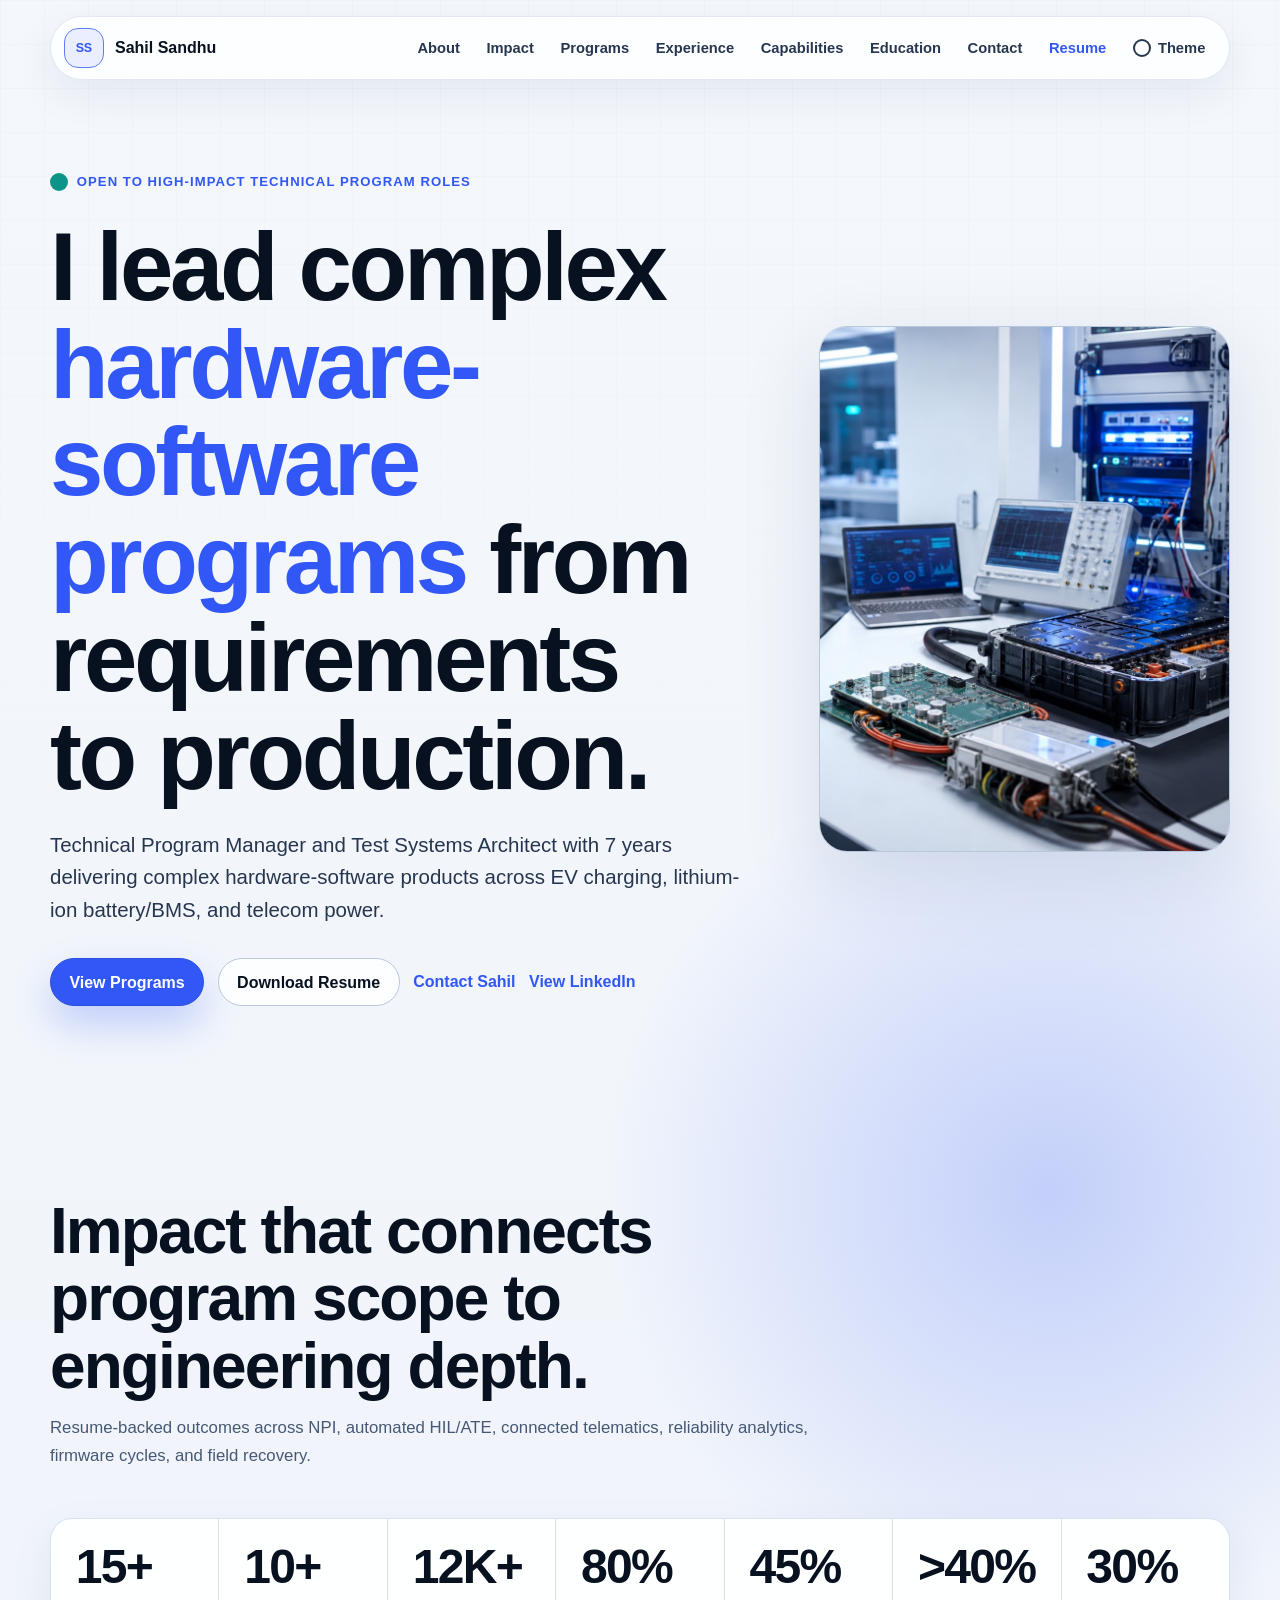
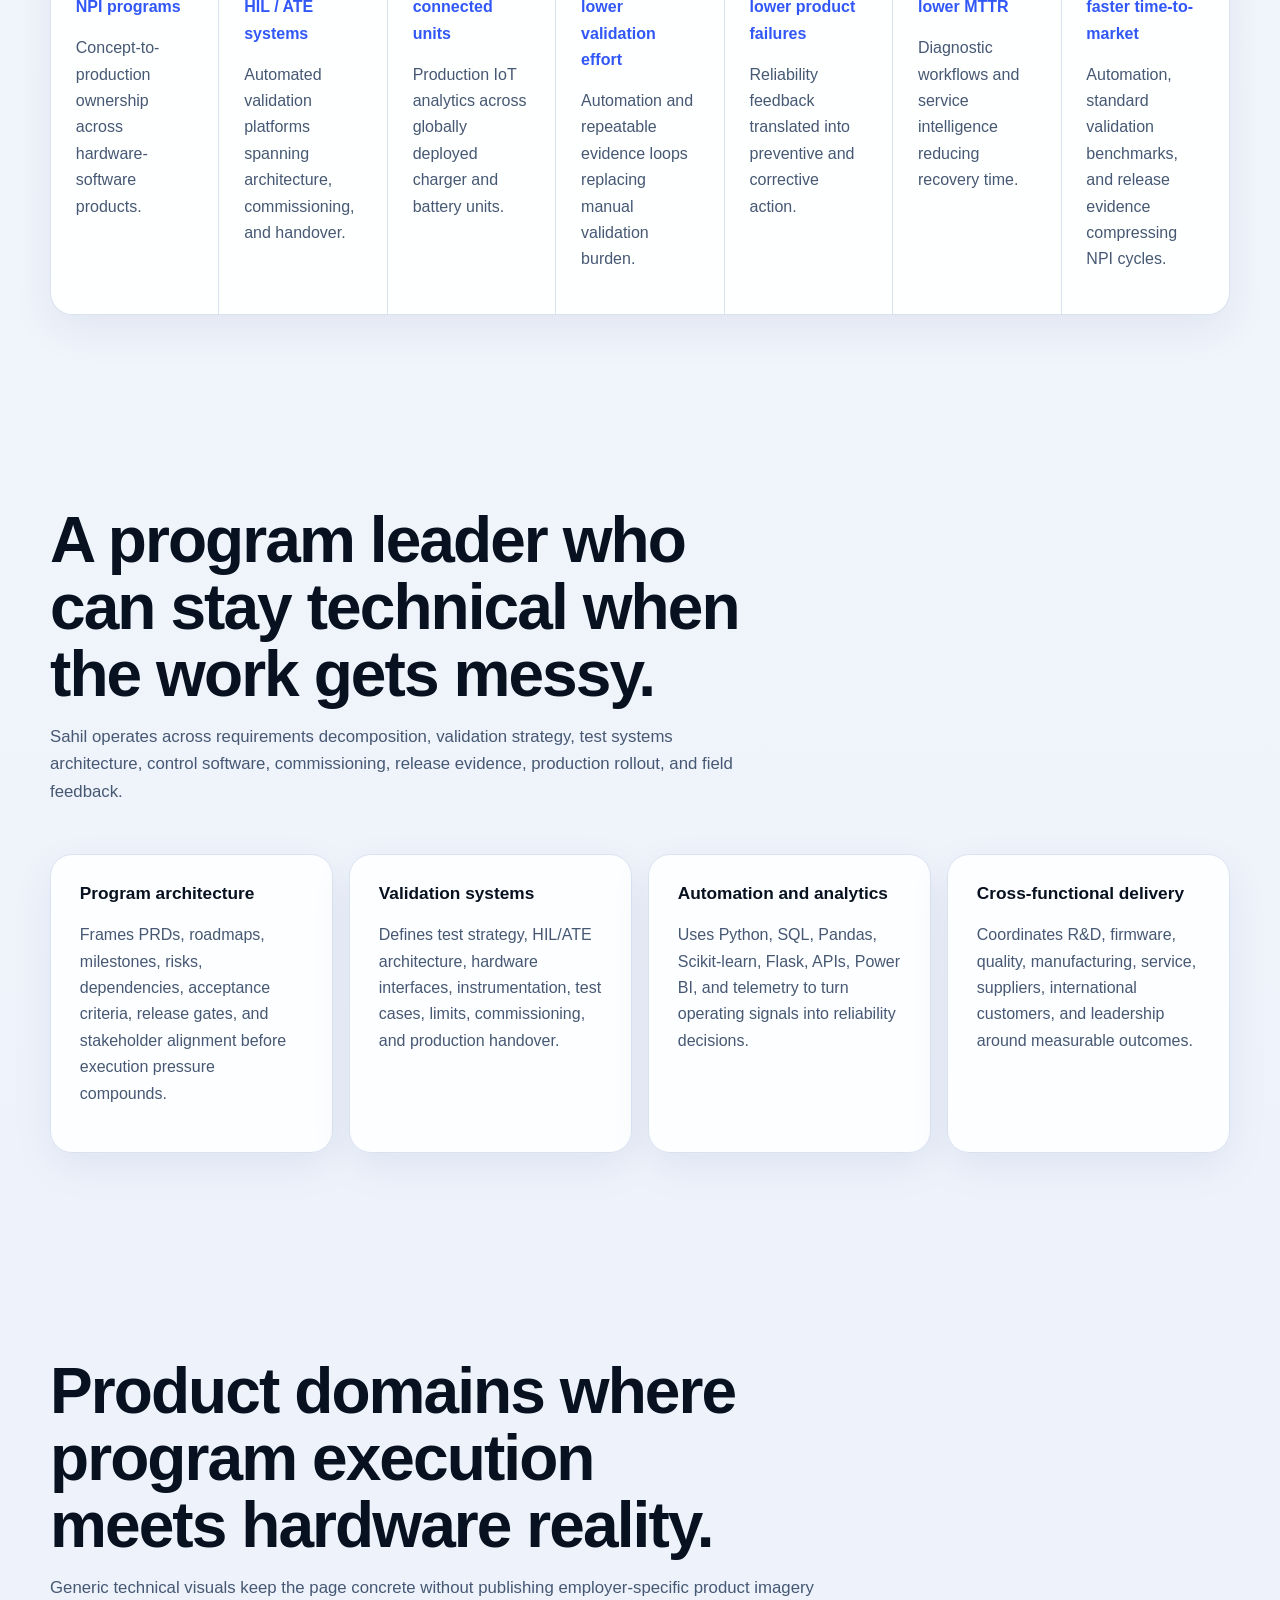
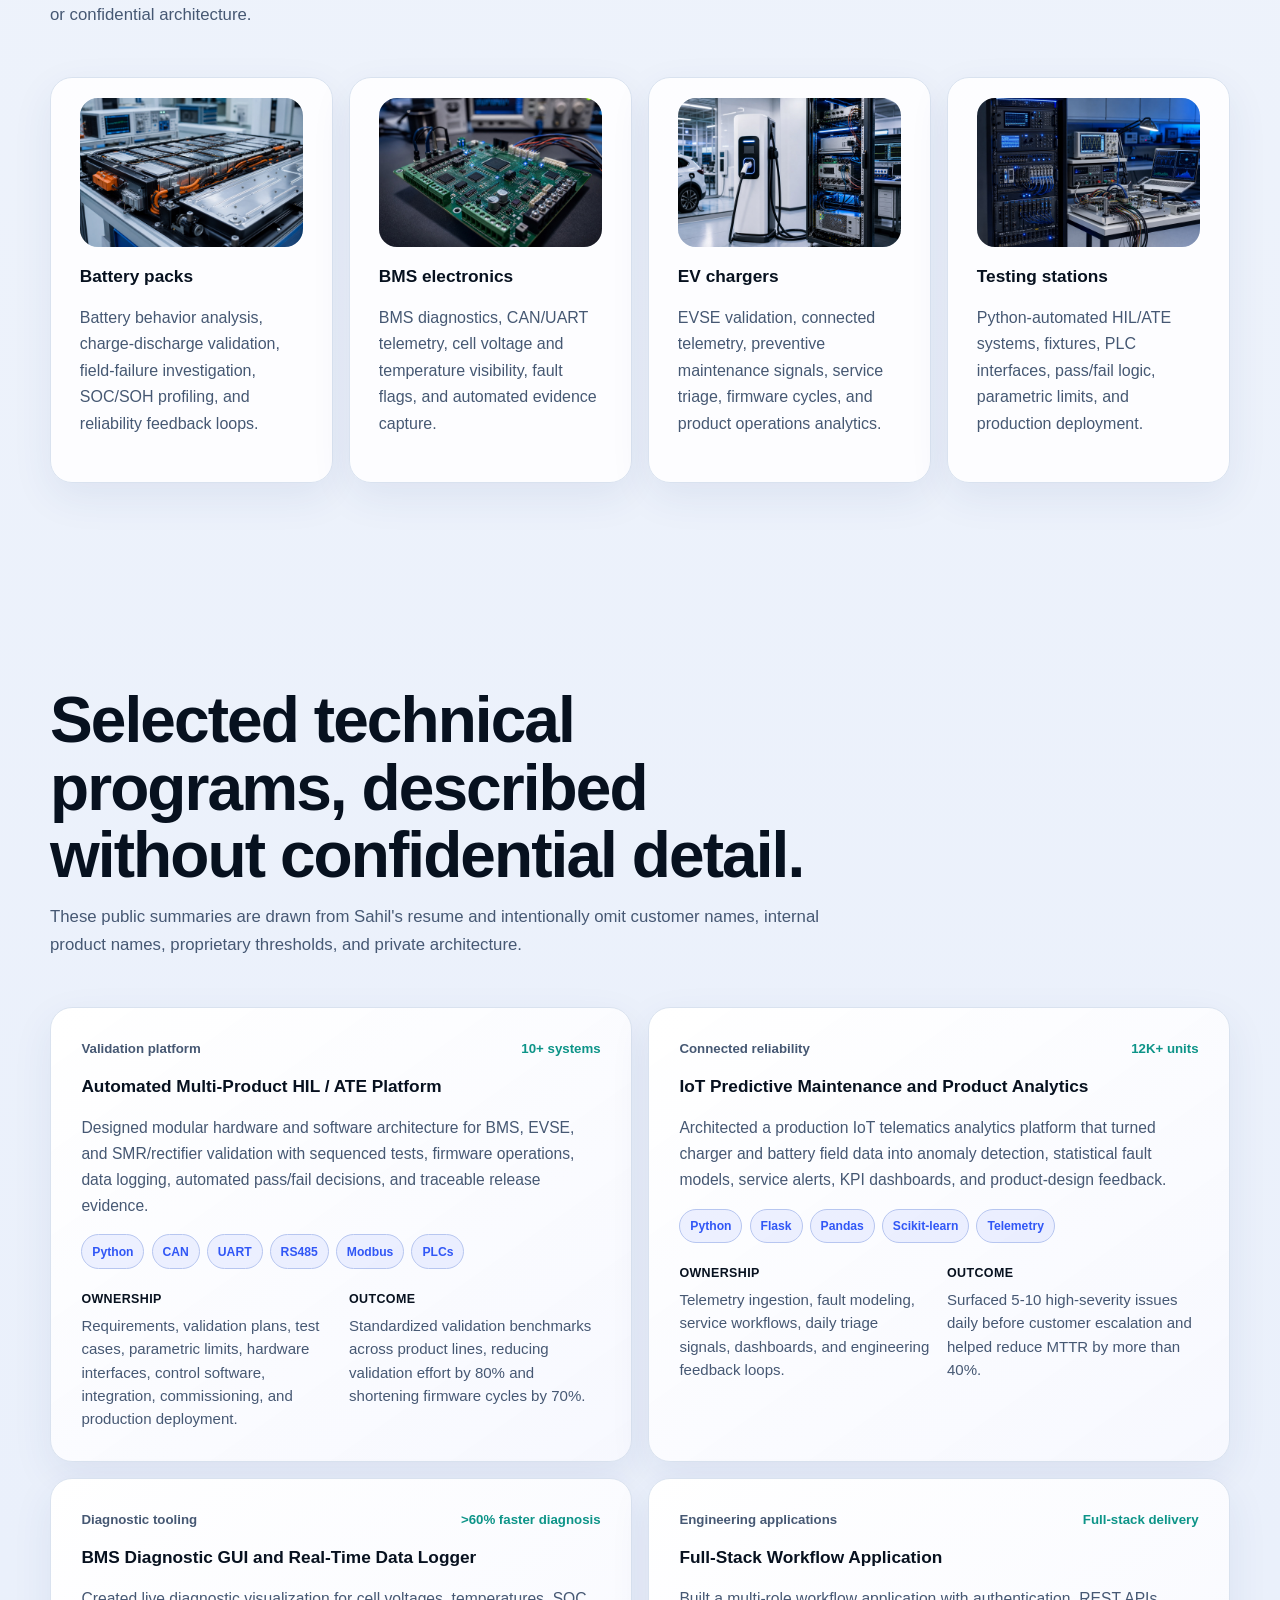
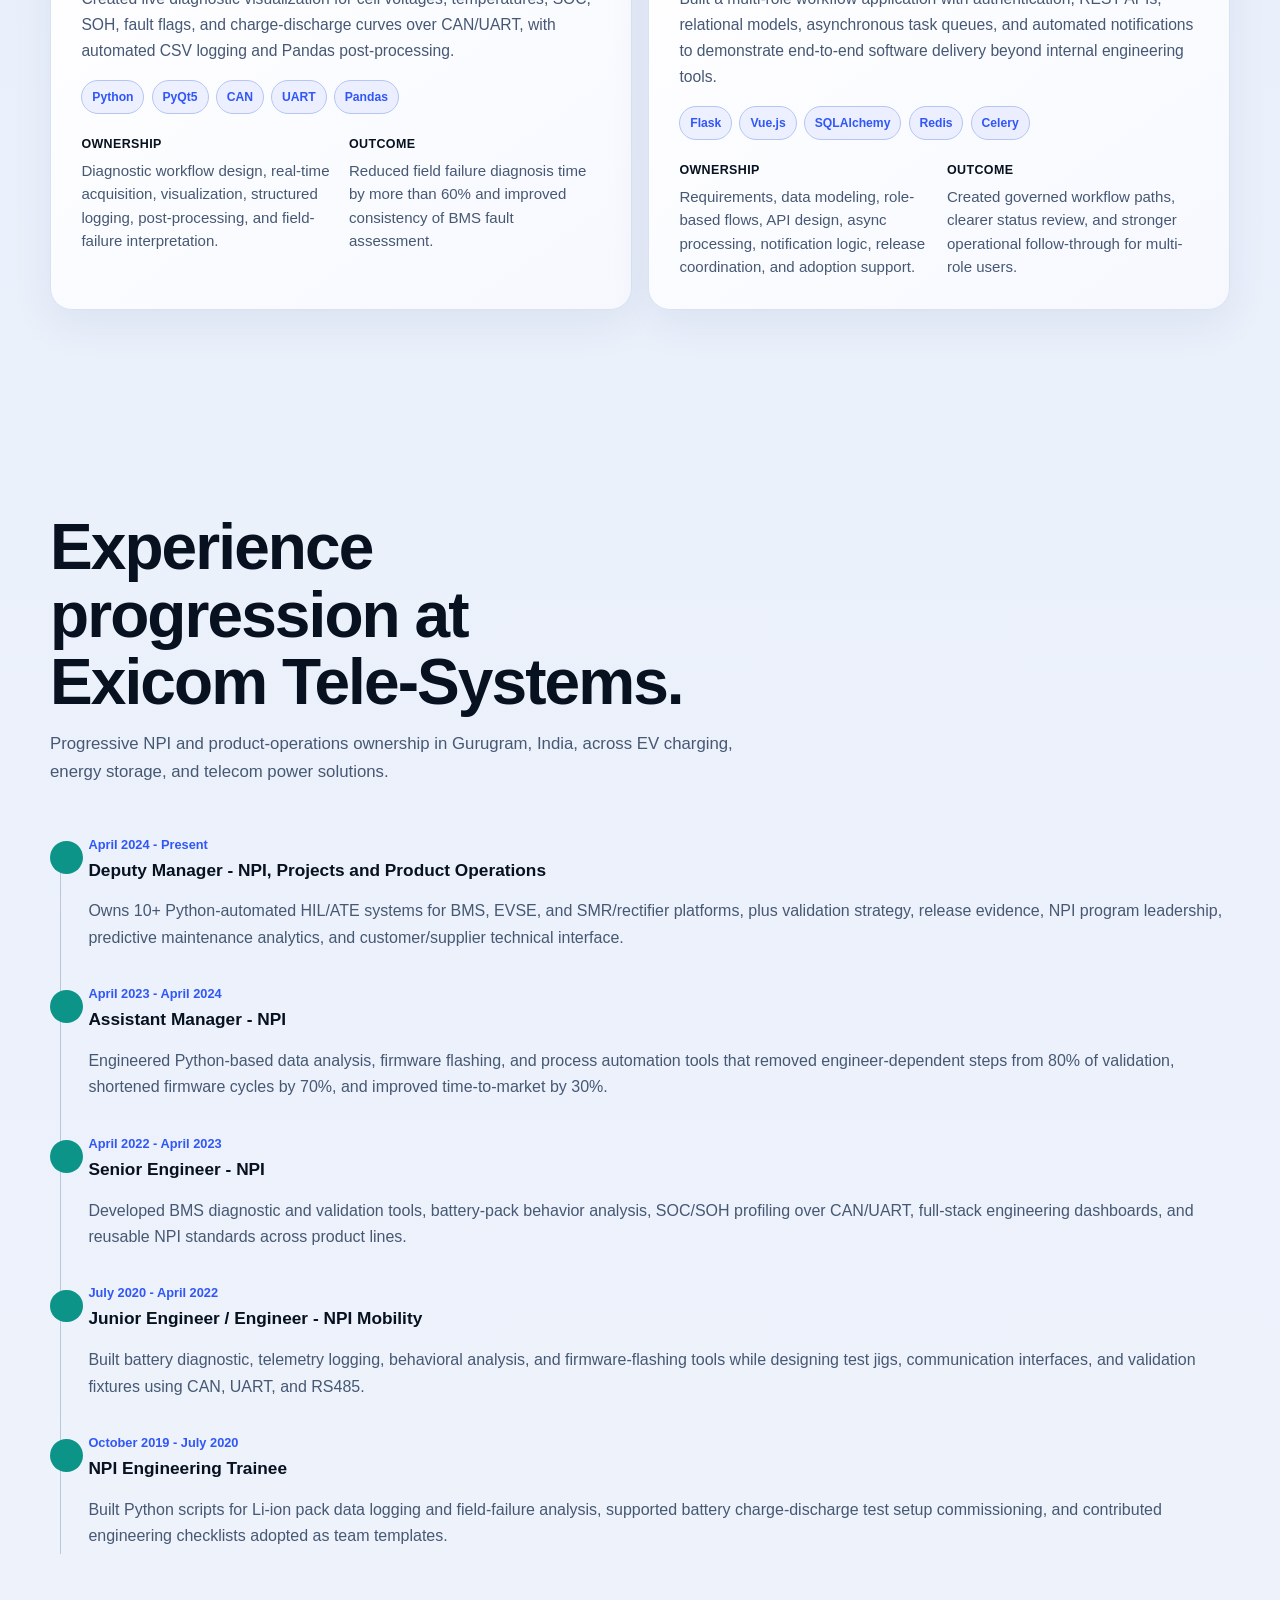
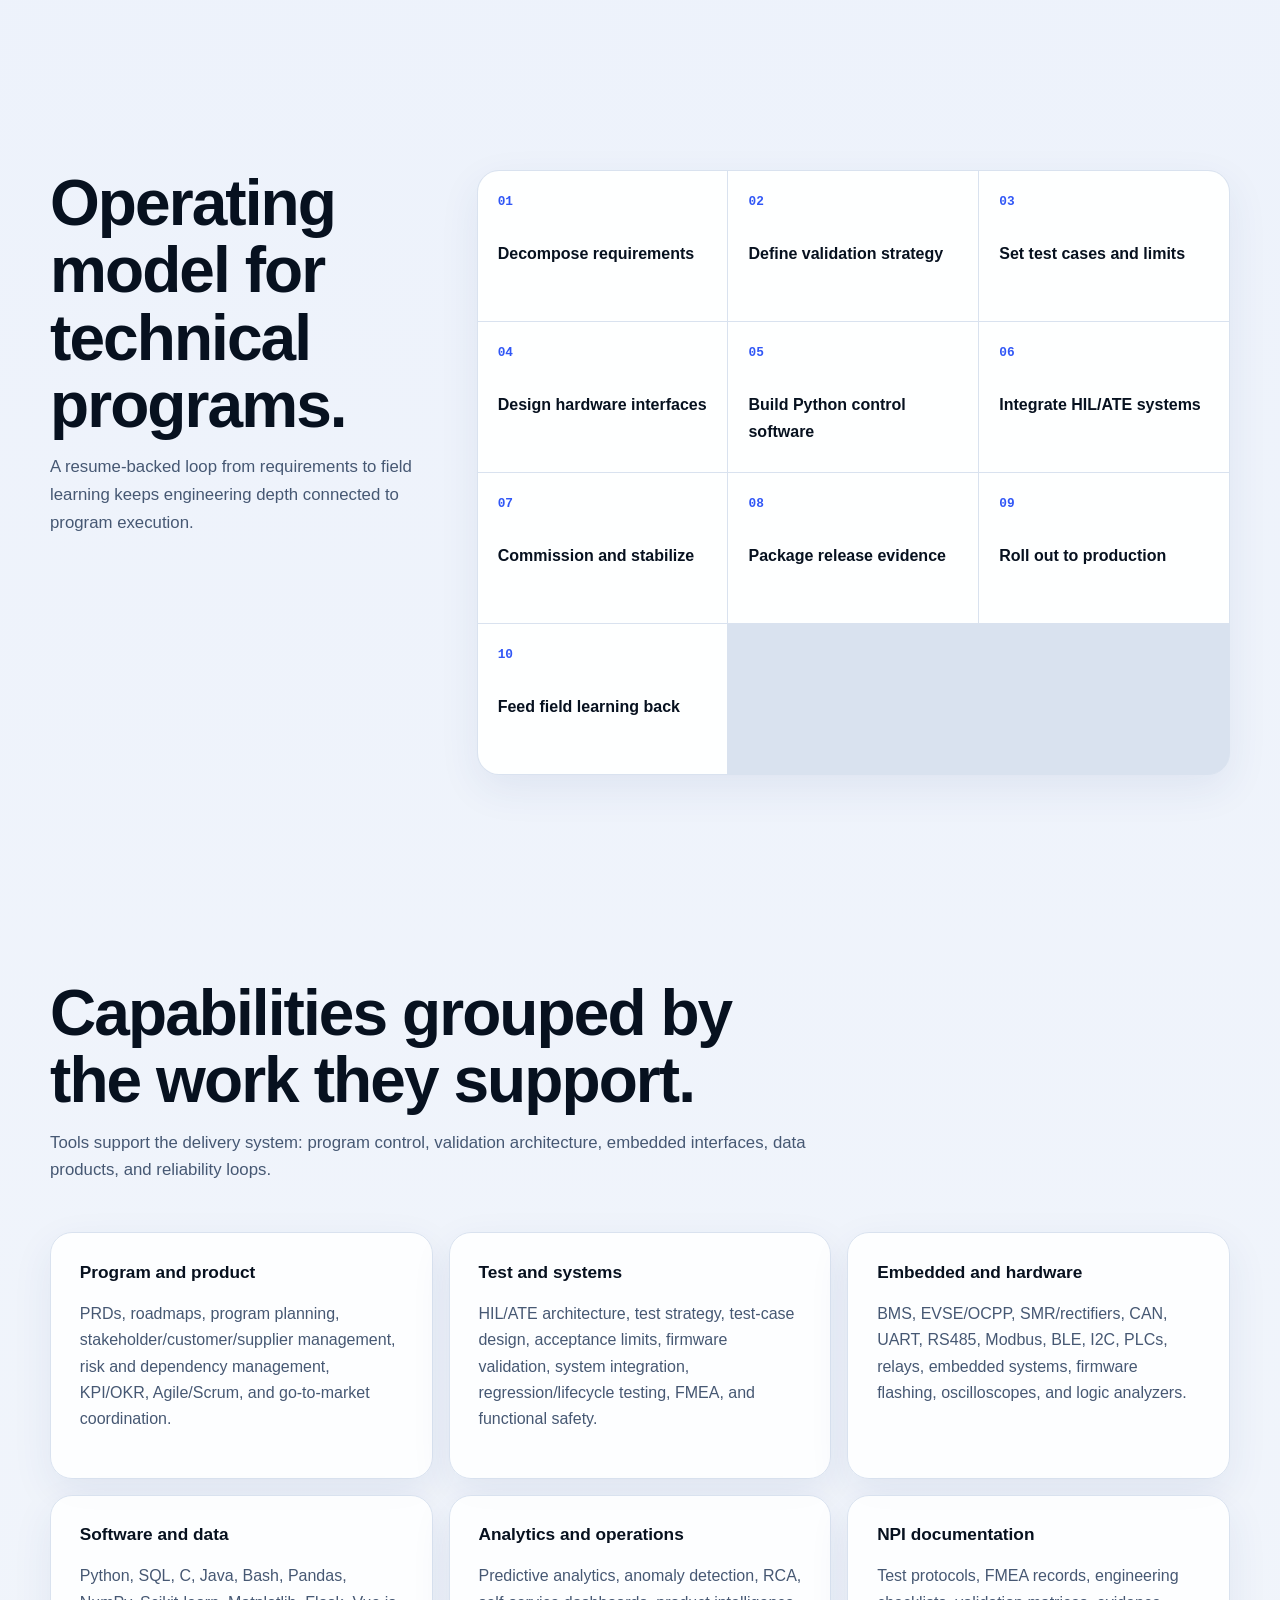
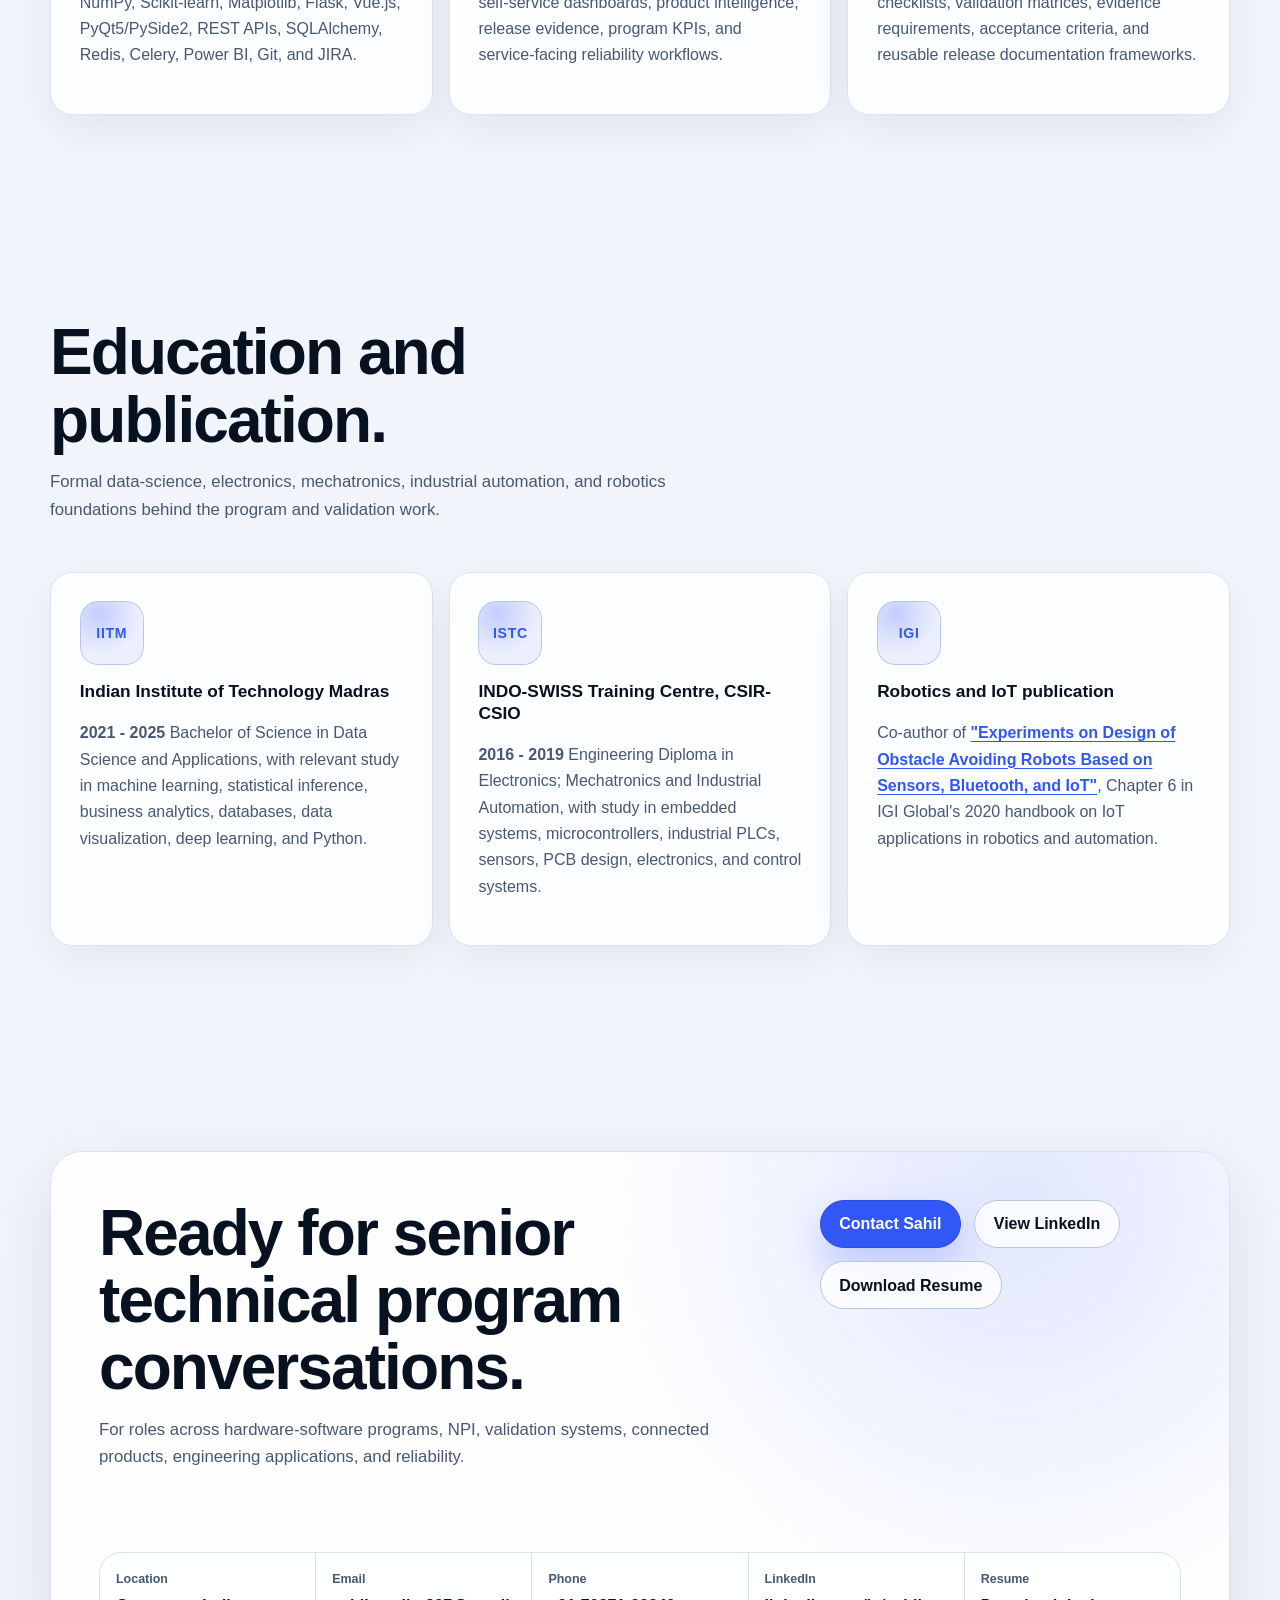
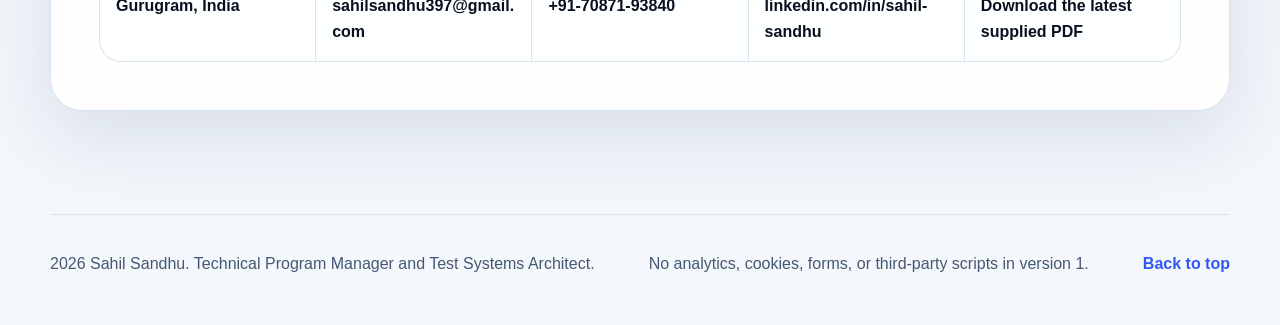
==== commit 657a3aff: "ui: replace sample visuals with realistic assets" ====
--- a/index.html
+++ b/index.html
@@ -11,11 +11,11 @@
     <meta property="og:title" content="Sahil Sandhu - Technical Program Manager &amp; Test Systems Architect">
     <meta property="og:description" content="Hardware-software program leadership from requirements and validation strategy through production deployment and field improvement.">
     <meta property="og:url" content="https://sahilsandhu-spec.github.io/sahil_portfolio/">
-    <meta property="og:image" content="https://sahilsandhu-spec.github.io/sahil_portfolio/assets/images/social-preview.png">
+    <meta property="og:image" content="https://sahilsandhu-spec.github.io/sahil_portfolio/assets/images/social-preview.jpg">
     <meta name="twitter:card" content="summary_large_image">
     <meta name="twitter:title" content="Sahil Sandhu - Technical Program Manager &amp; Test Systems Architect">
     <meta name="twitter:description" content="Technical program leadership across HIL/ATE systems, NPI, connected-product analytics, validation, automation, and reliability.">
-    <meta name="twitter:image" content="https://sahilsandhu-spec.github.io/sahil_portfolio/assets/images/social-preview.png">
+    <meta name="twitter:image" content="https://sahilsandhu-spec.github.io/sahil_portfolio/assets/images/social-preview.jpg">
     <link rel="icon" href="assets/images/favicon.svg" type="image/svg+xml">
     <link rel="manifest" href="site.webmanifest">
     <link rel="stylesheet" href="assets/css/styles.css">
@@ -132,11 +132,8 @@
             </div>
           </div>
 
-          <div class="hero-visual reveal" aria-label="Program operating model visual">
-            <picture>
-              <source media="(max-width: 700px)" srcset="assets/images/mobile-hero.png">
-              <img src="assets/images/desktop-hero.png" alt="Technical portfolio hero visual showing a program operating model from architecture to validation and deployment.">
-            </picture>
+          <div class="hero-visual reveal" aria-label="Hardware-software validation lab visual">
+            <img src="assets/images/hero-lab.jpg" alt="Realistic EV charging and battery validation lab with BMS electronics, test equipment, and automated validation racks.">
           </div>
         </div>
       </section>
@@ -217,22 +214,22 @@
         </div>
         <div class="domain-grid">
           <article class="domain-card reveal">
-            <img src="assets/images/battery-pack.svg" alt="Generic modular lithium-ion battery pack illustration.">
+            <img src="assets/images/battery-pack-real.jpg" alt="Realistic lithium-ion battery pack module on a validation bench.">
             <h3>Battery packs</h3>
             <p>Battery behavior analysis, charge-discharge validation, field-failure investigation, SOC/SOH profiling, and reliability feedback loops.</p>
           </article>
           <article class="domain-card reveal">
-            <img src="assets/images/bms-board.svg" alt="Generic BMS electronics board illustration.">
+            <img src="assets/images/bms-board-real.jpg" alt="Realistic battery management system electronics board with harnesses and probes.">
             <h3>BMS electronics</h3>
             <p>BMS diagnostics, CAN/UART telemetry, cell voltage and temperature visibility, fault flags, and automated evidence capture.</p>
           </article>
           <article class="domain-card reveal">
-            <img src="assets/images/ev-charger.svg" alt="Generic EV charging cabinet illustration.">
+            <img src="assets/images/ev-charger-real.jpg" alt="Realistic EV charger and power electronics validation rack in a clean lab.">
             <h3>EV chargers</h3>
             <p>EVSE validation, connected telemetry, preventive maintenance signals, service triage, firmware cycles, and product operations analytics.</p>
           </article>
           <article class="domain-card reveal">
-            <img src="assets/images/test-station.svg" alt="Generic automated test station illustration.">
+            <img src="assets/images/test-station-real.jpg" alt="Realistic automated HIL and ATE testing station with instruments, fixture, and diagnostic laptop.">
             <h3>Testing stations</h3>
             <p>Python-automated HIL/ATE systems, fixtures, PLC interfaces, pass/fail logic, parametric limits, and production deployment.</p>
           </article>
@@ -448,16 +445,19 @@
         </div>
         <div class="credential-grid">
           <article class="credential-card reveal">
+            <div class="credential-logo" aria-hidden="true">IITM</div>
             <h3>Indian Institute of Technology Madras</h3>
             <p><strong>2021 - 2025</strong> Bachelor of Science in Data Science and Applications, with relevant study in machine learning, statistical inference, business analytics, databases, data visualization, deep learning, and Python.</p>
           </article>
           <article class="credential-card reveal">
+            <div class="credential-logo" aria-hidden="true">ISTC</div>
             <h3>INDO-SWISS Training Centre, CSIR-CSIO</h3>
             <p><strong>2016 - 2019</strong> Engineering Diploma in Electronics; Mechatronics and Industrial Automation, with study in embedded systems, microcontrollers, industrial PLCs, sensors, PCB design, electronics, and control systems.</p>
           </article>
           <article class="credential-card reveal">
+            <div class="credential-logo" aria-hidden="true">IGI</div>
             <h3>Robotics and IoT publication</h3>
-            <p>Co-author of "Experiments on Design of Obstacle Avoiding Robots Based on Sensors, Bluetooth, and IoT," Chapter 6 in IGI Global's 2020 handbook on IoT applications in robotics and automation.</p>
+            <p>Co-author of <a href="https://doi.org/10.4018/978-1-5225-9574-8.ch006" target="_blank" rel="noopener noreferrer">"Experiments on Design of Obstacle Avoiding Robots Based on Sensors, Bluetooth, and IoT"</a>, Chapter 6 in IGI Global's 2020 handbook on IoT applications in robotics and automation.</p>
           </article>
         </div>
       </section>
--- a/assets/css/styles.css
+++ b/assets/css/styles.css
@@ -418,9 +418,9 @@
 
 .hero-visual img {
   width: 100%;
-  aspect-ratio: 0.72;
+  aspect-ratio: 0.78;
   object-fit: cover;
-  object-position: 72% center;
+  object-position: 66% center;
 }
 
 .section-header {
@@ -476,6 +476,7 @@
 
 .metric-card strong {
   display: block;
+  white-space: nowrap;
   margin-bottom: 0.2rem;
   color: var(--ink-strong);
   font-size: clamp(2rem, 4vw, 3rem);
@@ -484,7 +485,14 @@
   font-variant-numeric: tabular-nums;
 }
 
-.metric-card span {
+.metric-card strong .metric-value {
+  display: inline;
+  margin: 0;
+  color: inherit;
+  font-weight: inherit;
+}
+
+.metric-card > span {
   display: block;
   margin-bottom: 0.9rem;
   color: var(--accent);
@@ -725,6 +733,35 @@
 
 .credential-grid {
   grid-template-columns: repeat(3, minmax(0, 1fr));
+}
+
+.credential-logo {
+  width: 64px;
+  height: 64px;
+  display: grid;
+  place-items: center;
+  margin-bottom: 1rem;
+  border-radius: 18px;
+  background:
+    radial-gradient(circle at 30% 20%, color-mix(in srgb, var(--accent) 22%, transparent), transparent 62%),
+    color-mix(in srgb, var(--accent) 9%, var(--surface));
+  color: var(--accent);
+  font-size: 0.88rem;
+  font-weight: 900;
+  letter-spacing: 0.05em;
+  box-shadow: inset 0 0 0 1px color-mix(in srgb, var(--accent) 20%, var(--line));
+}
+
+.credential-card a {
+  color: var(--accent);
+  font-weight: 800;
+  text-decoration-line: underline;
+  text-decoration-thickness: 0.08em;
+  text-underline-offset: 0.18em;
+}
+
+.credential-card a:hover {
+  color: var(--accent-strong);
 }
 
 .contact-panel {
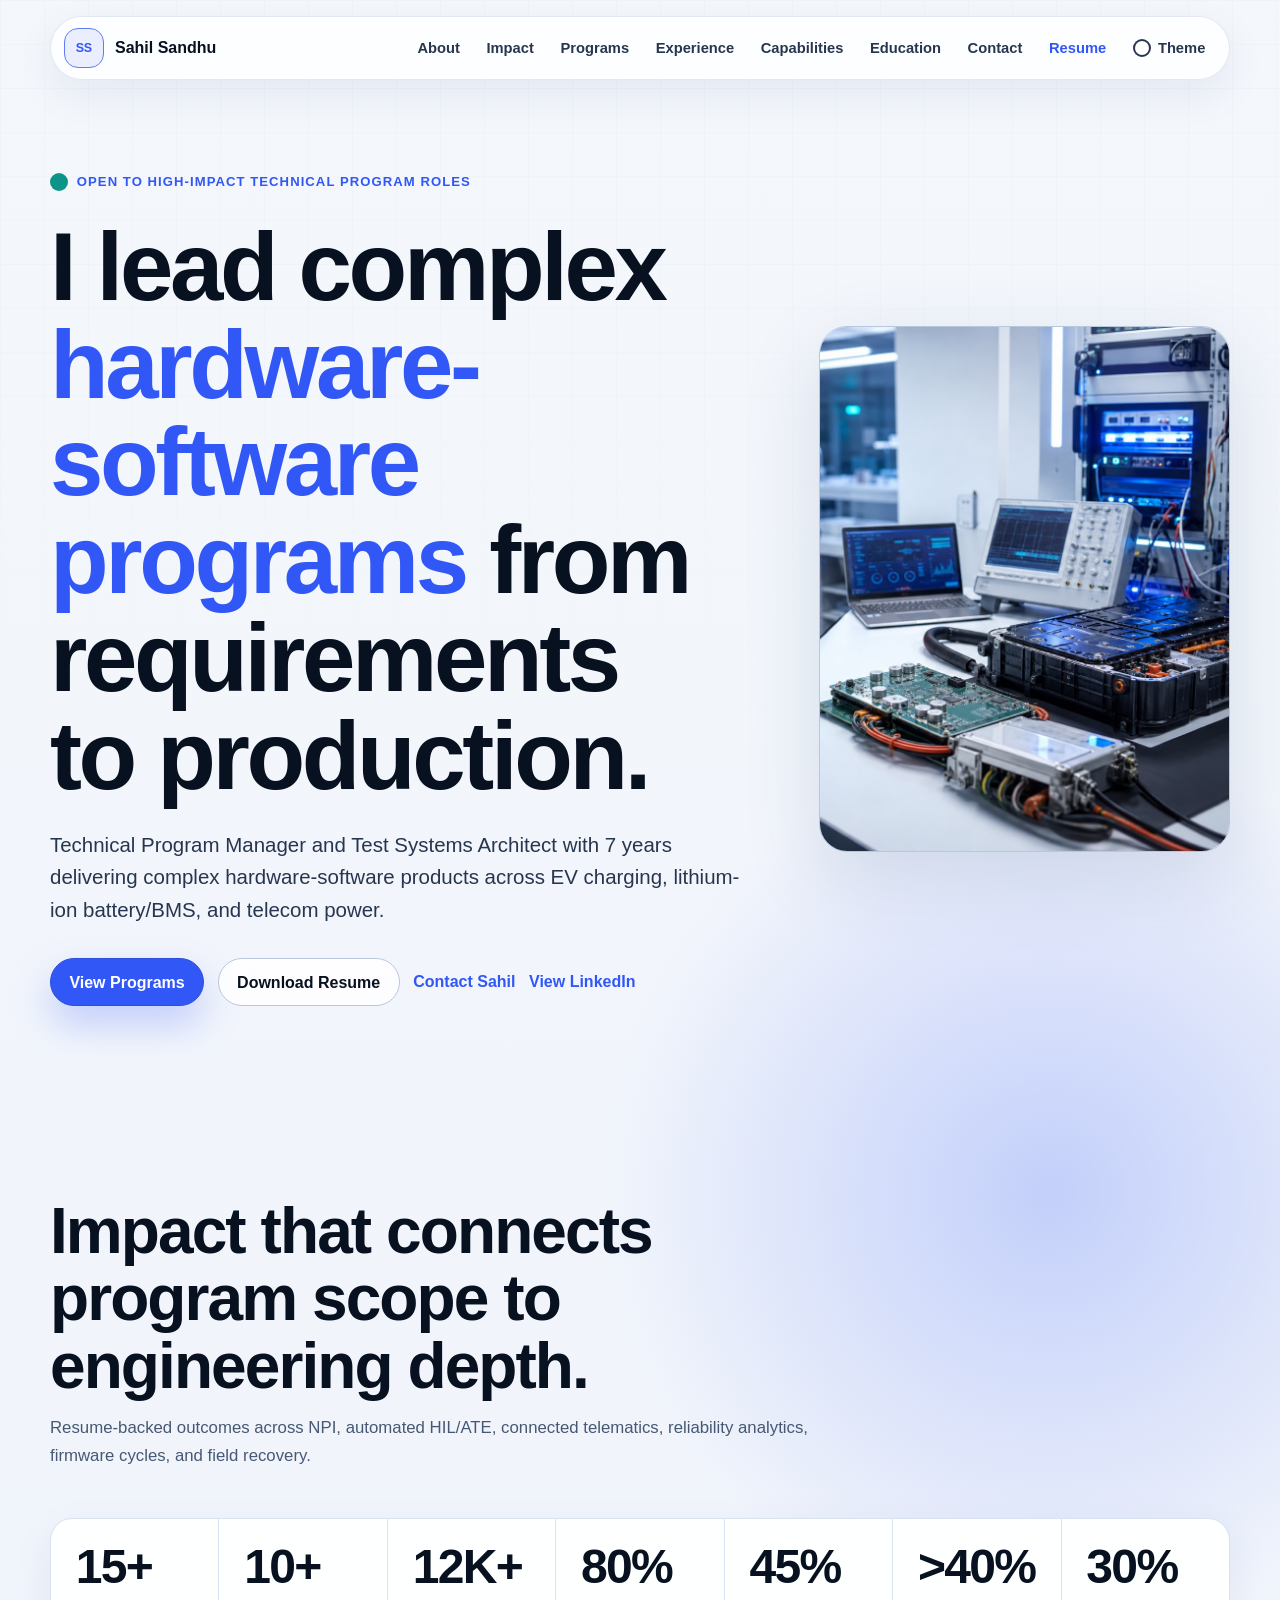
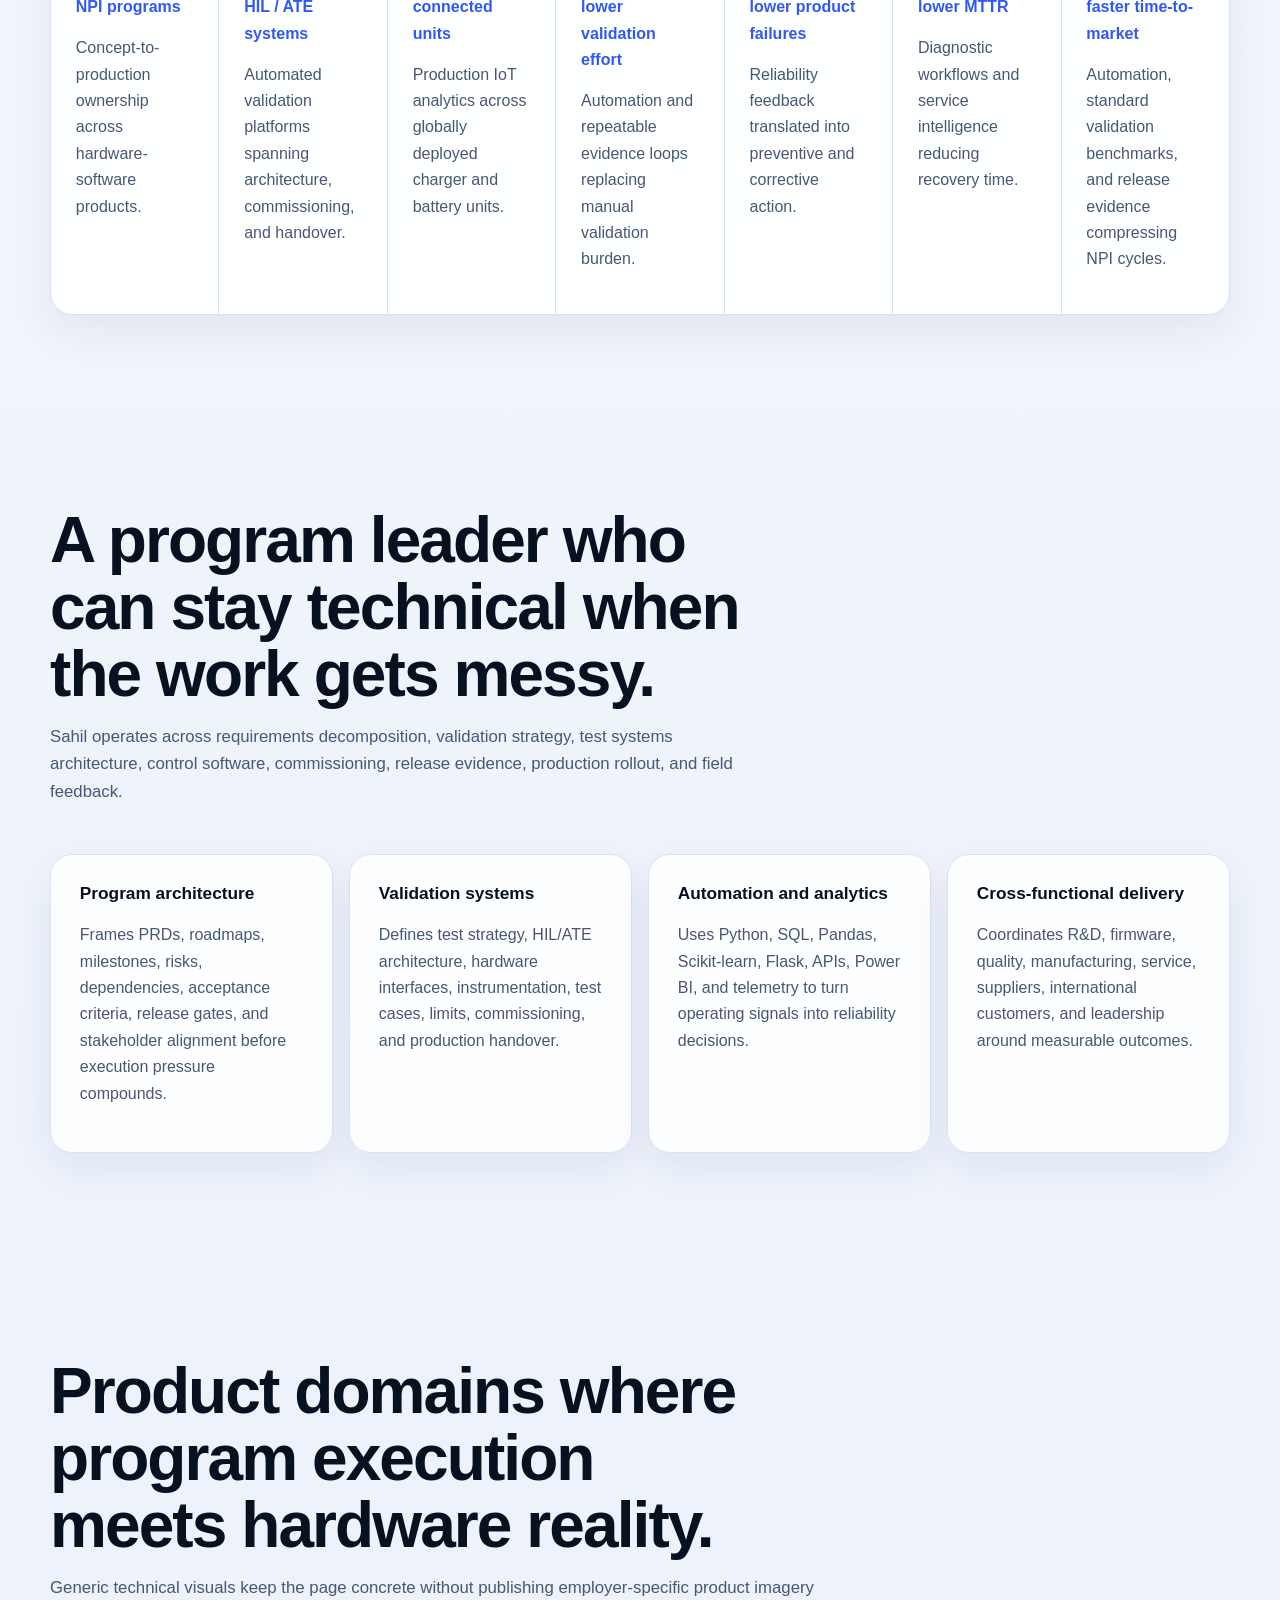
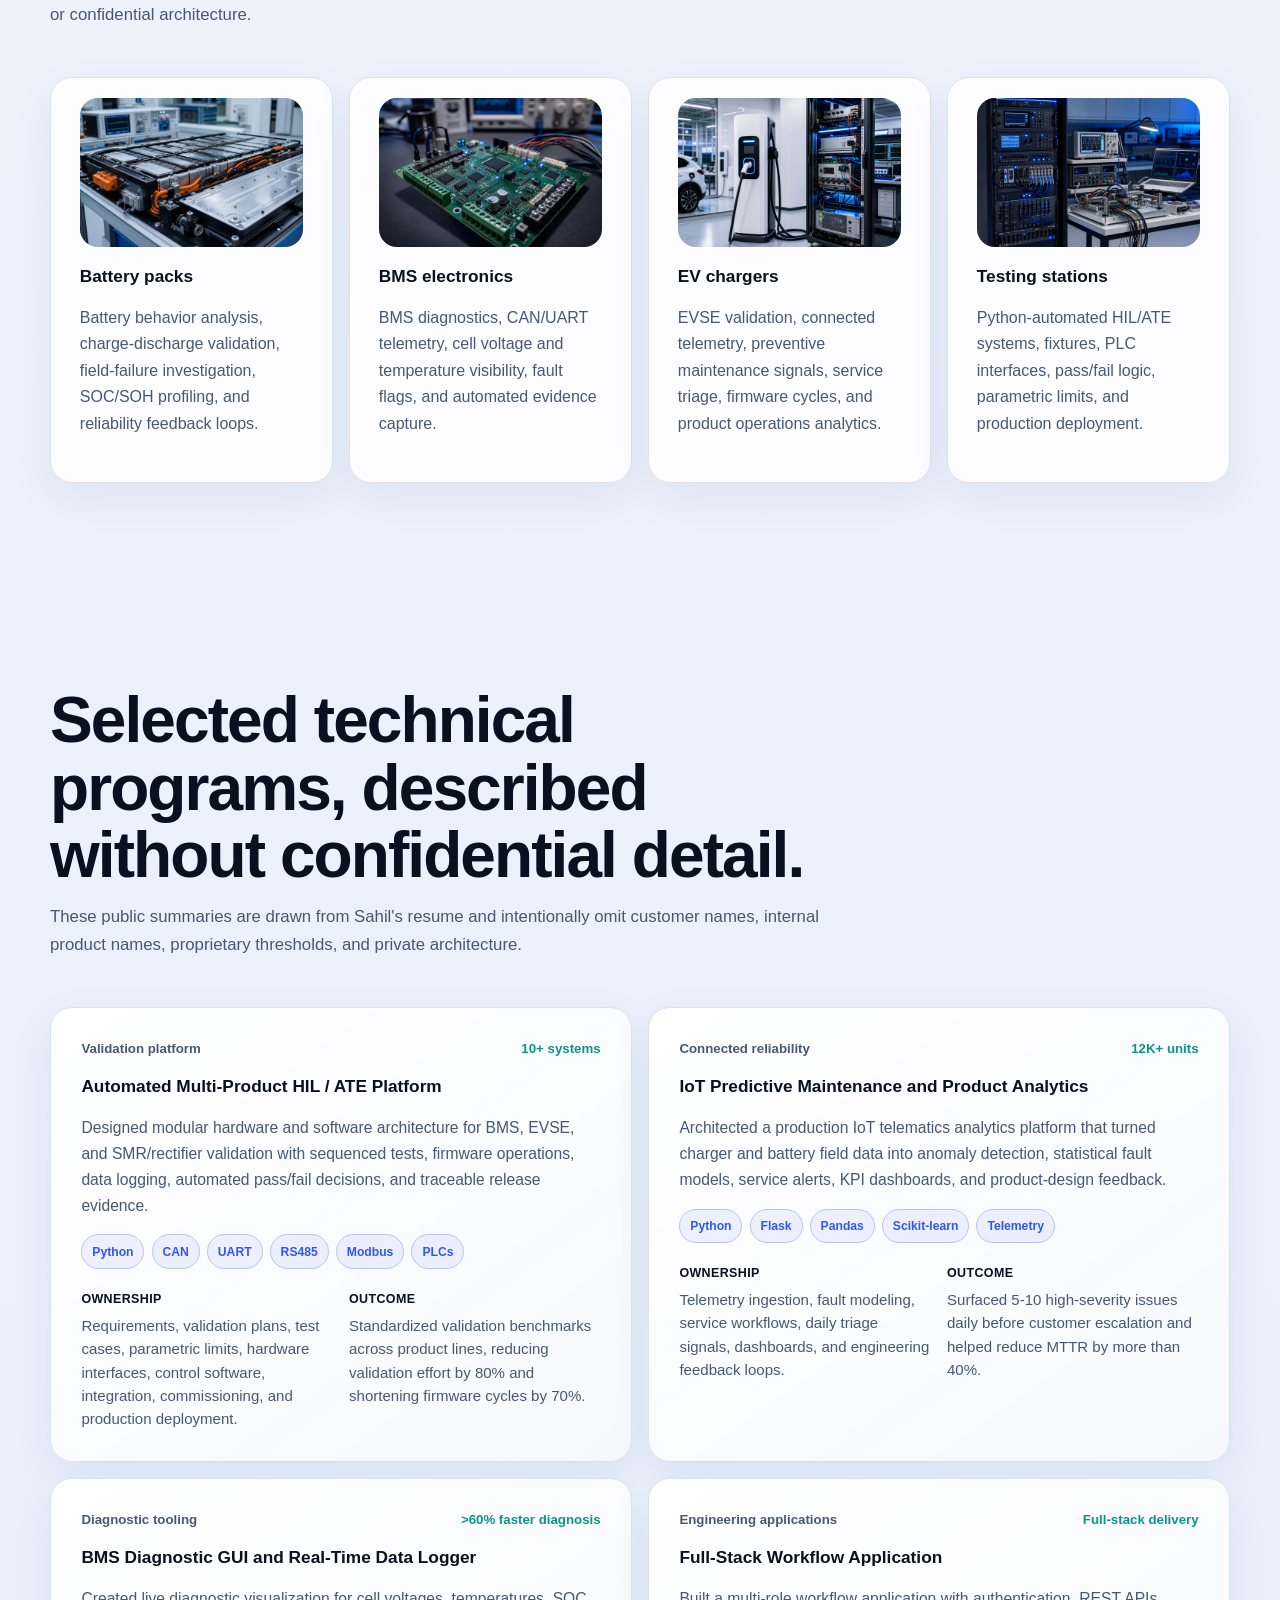
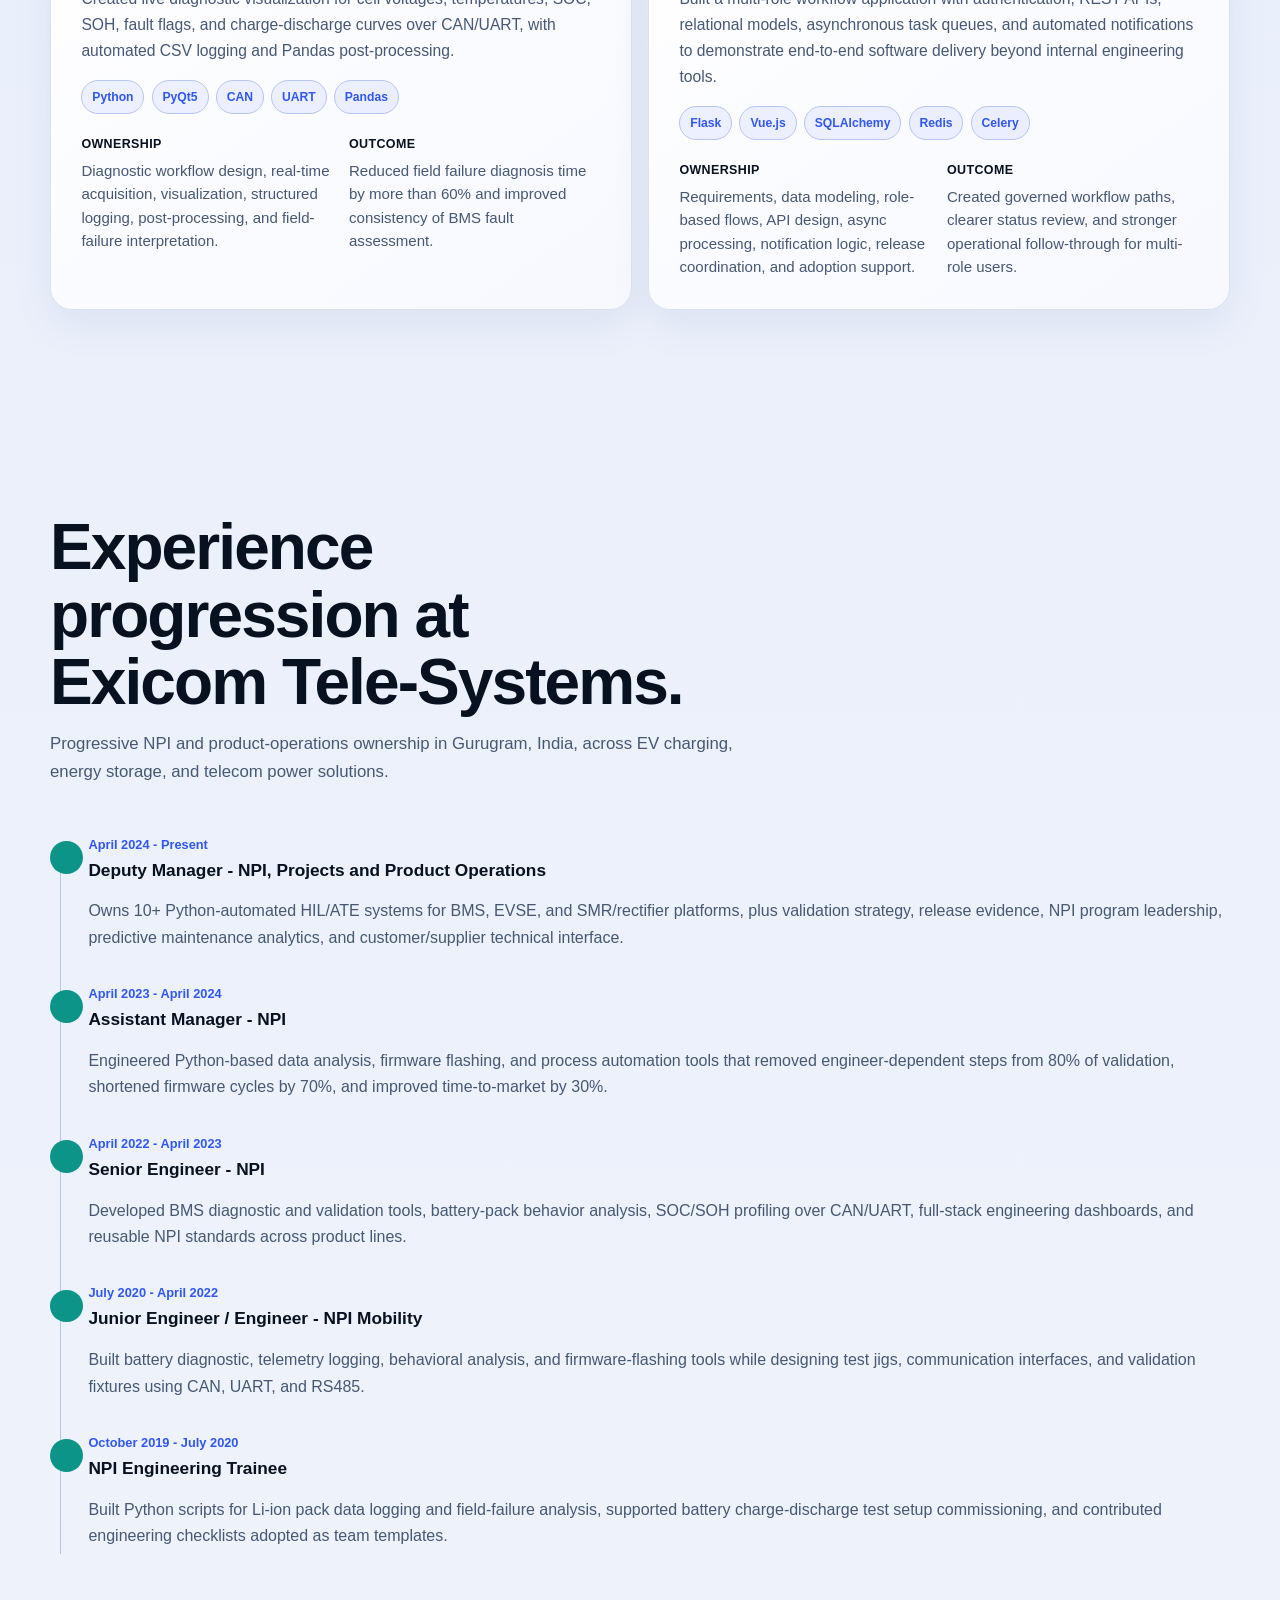
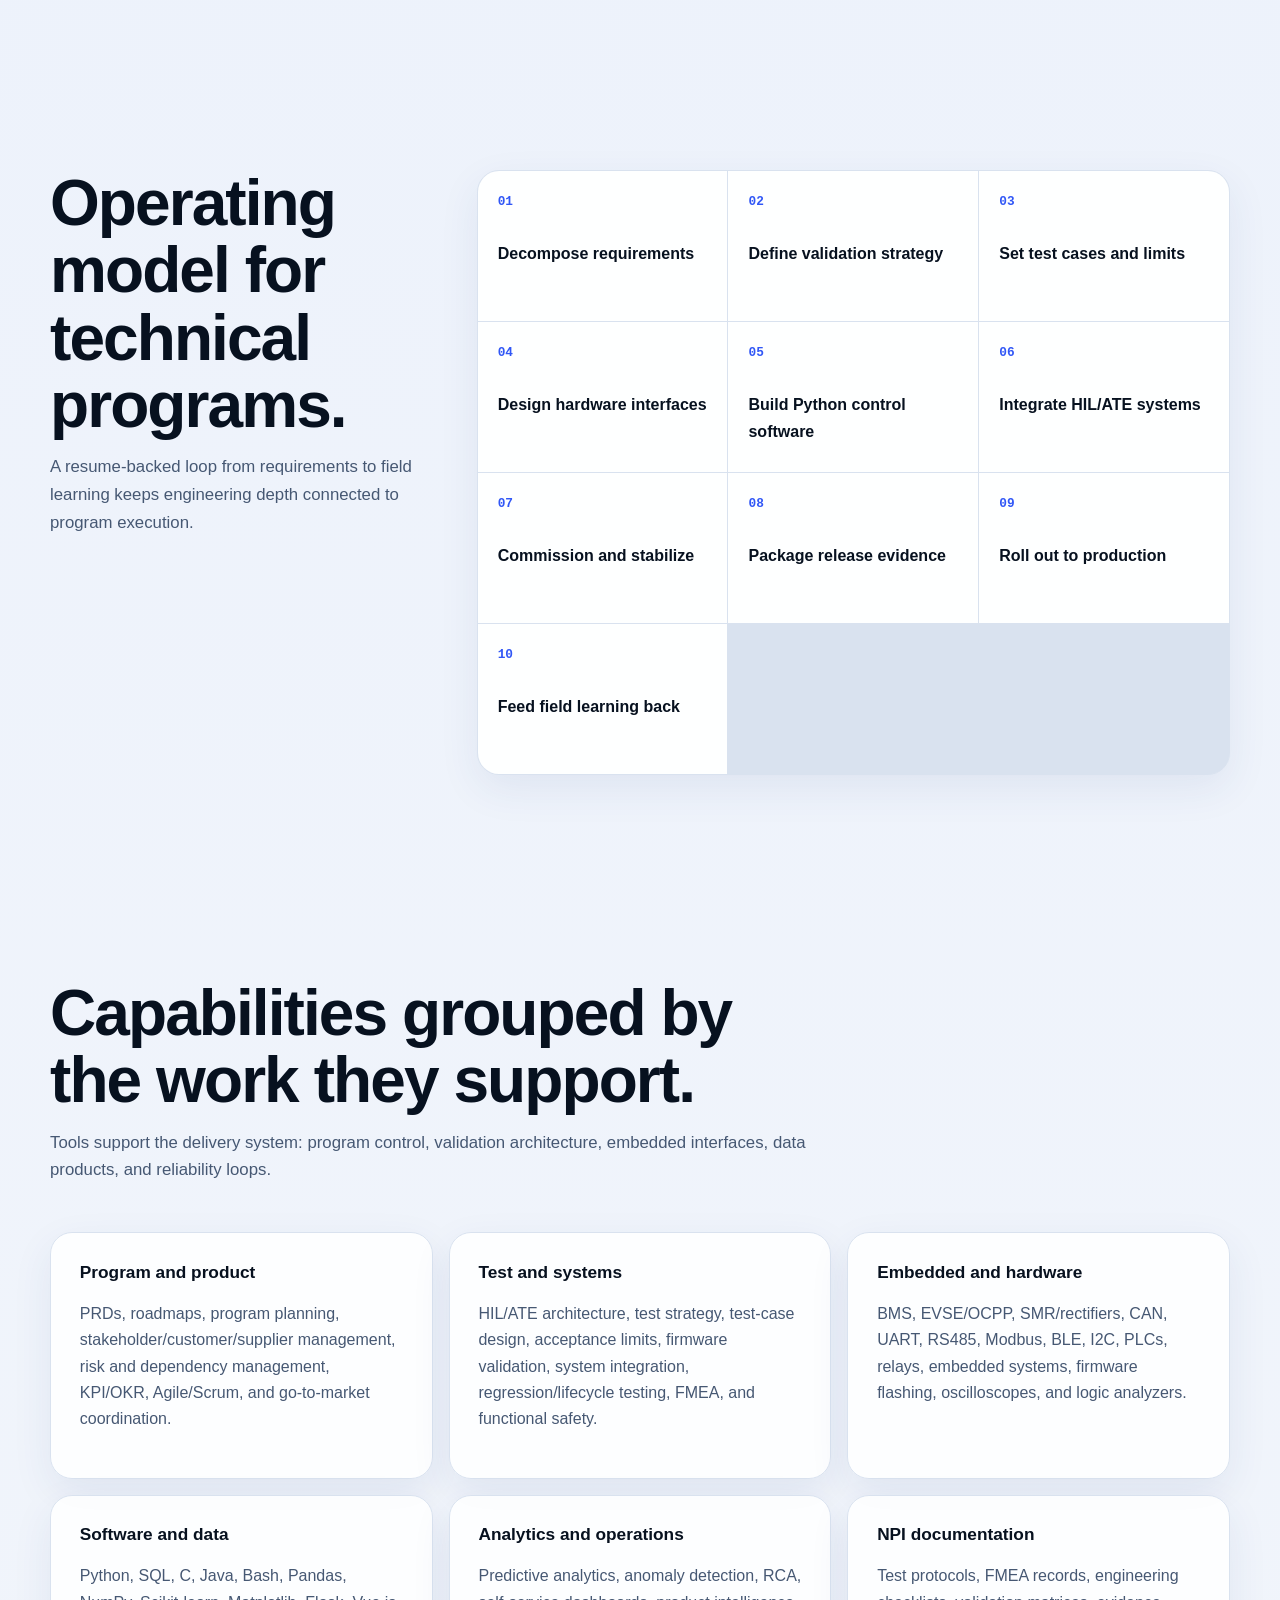
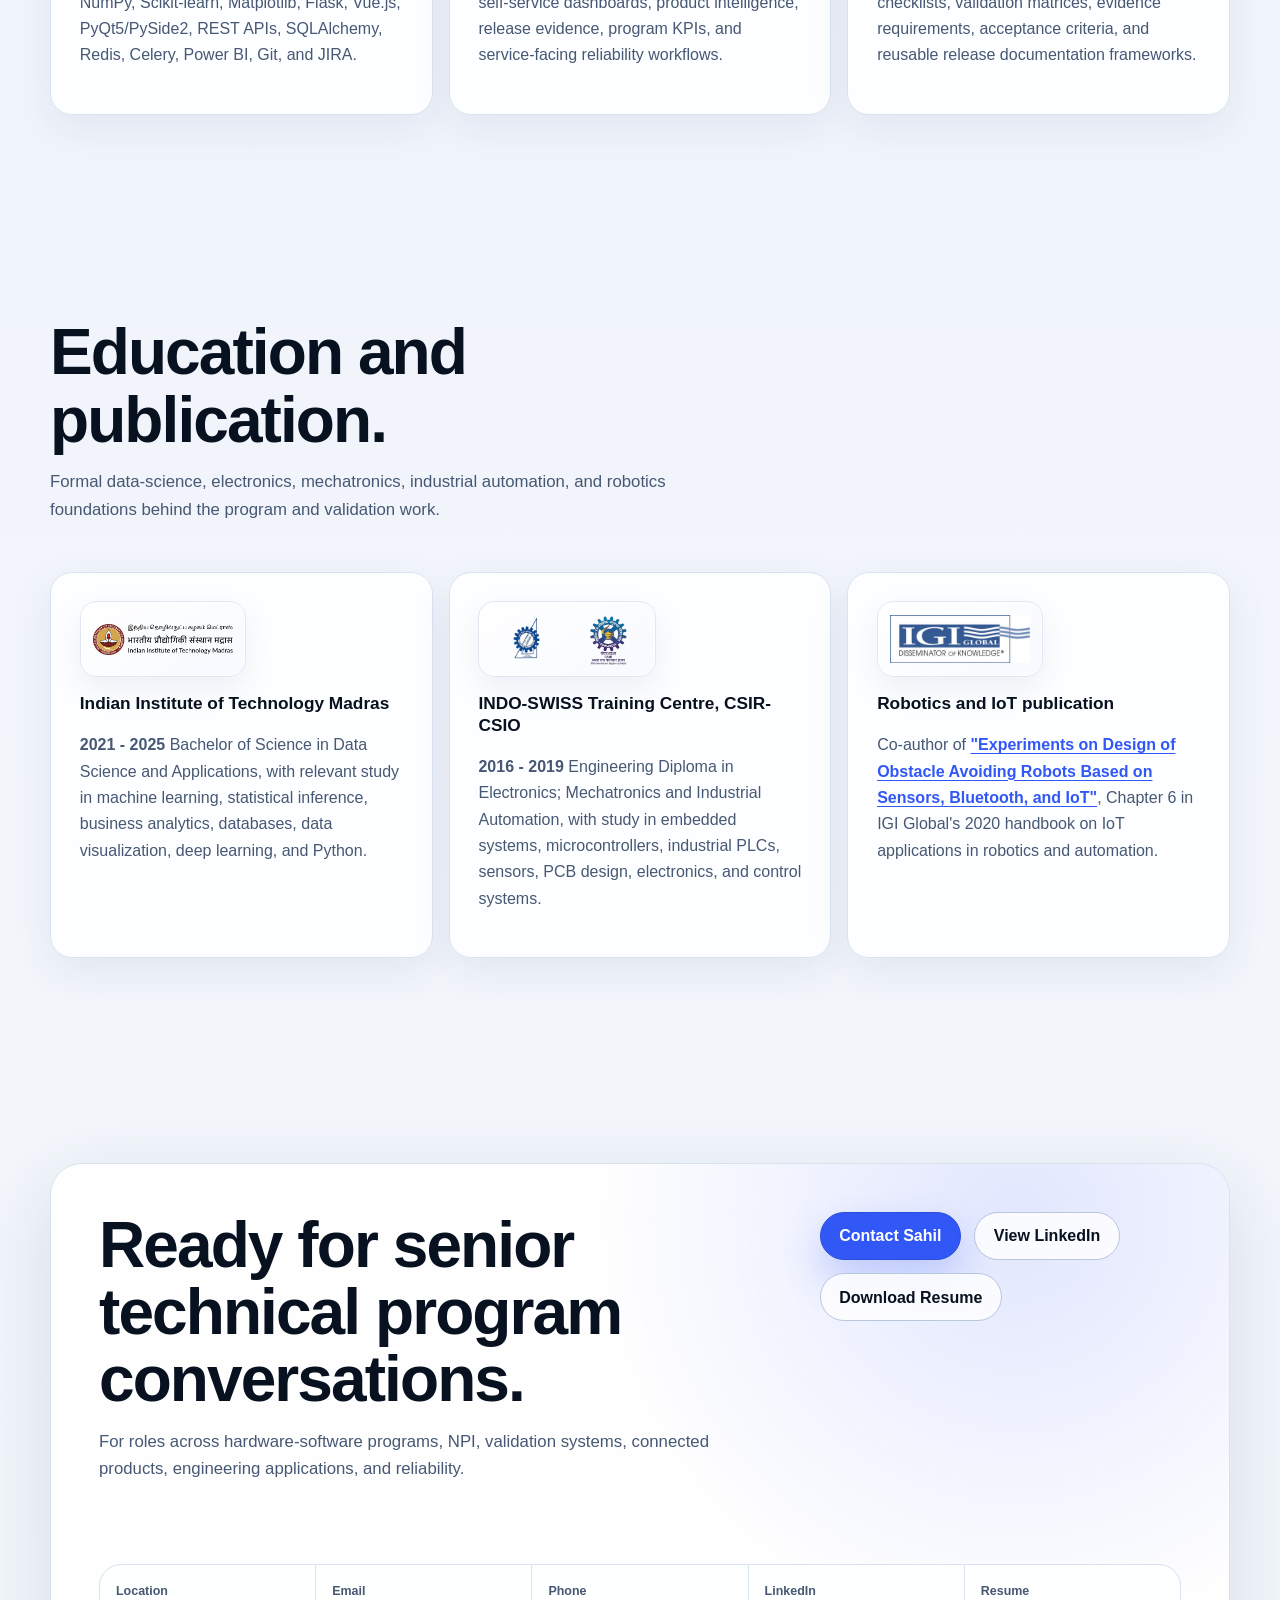
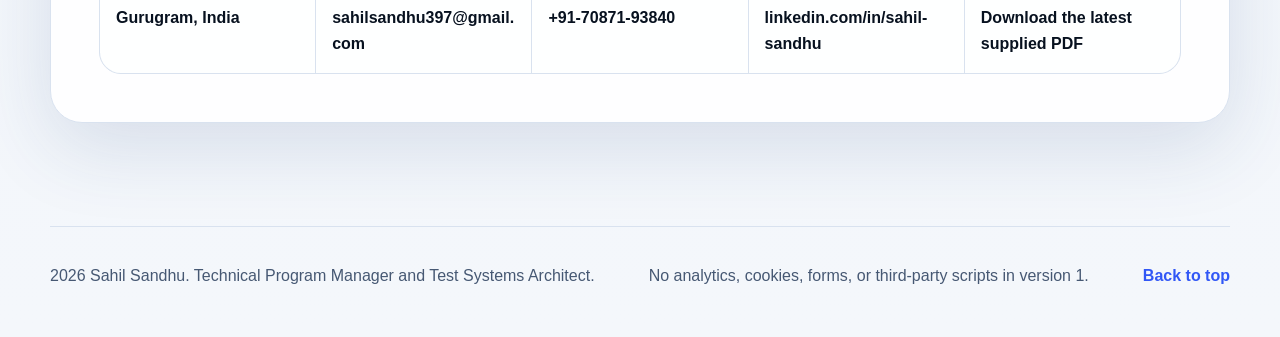
==== commit c5272e4c: "ui: use actual credential logos" ====
--- a/index.html
+++ b/index.html
@@ -445,17 +445,24 @@
         </div>
         <div class="credential-grid">
           <article class="credential-card reveal">
-            <div class="credential-logo" aria-hidden="true">IITM</div>
+            <div class="credential-logo credential-logo-wide">
+              <img src="assets/images/logos/iit-madras.png" alt="IIT Madras logo" loading="lazy" decoding="async">
+            </div>
             <h3>Indian Institute of Technology Madras</h3>
             <p><strong>2021 - 2025</strong> Bachelor of Science in Data Science and Applications, with relevant study in machine learning, statistical inference, business analytics, databases, data visualization, deep learning, and Python.</p>
           </article>
           <article class="credential-card reveal">
-            <div class="credential-logo" aria-hidden="true">ISTC</div>
+            <div class="credential-logo credential-logo-pair">
+              <img src="assets/images/logos/istc.png" alt="Indo-Swiss Training Centre logo" loading="lazy" decoding="async">
+              <img src="assets/images/logos/csir.png" alt="CSIR logo" loading="lazy" decoding="async">
+            </div>
             <h3>INDO-SWISS Training Centre, CSIR-CSIO</h3>
             <p><strong>2016 - 2019</strong> Engineering Diploma in Electronics; Mechatronics and Industrial Automation, with study in embedded systems, microcontrollers, industrial PLCs, sensors, PCB design, electronics, and control systems.</p>
           </article>
           <article class="credential-card reveal">
-            <div class="credential-logo" aria-hidden="true">IGI</div>
+            <div class="credential-logo credential-logo-wide">
+              <img src="assets/images/logos/igi-global.jpg" alt="IGI Global logo" loading="lazy" decoding="async">
+            </div>
             <h3>Robotics and IoT publication</h3>
             <p>Co-author of <a href="https://doi.org/10.4018/978-1-5225-9574-8.ch006" target="_blank" rel="noopener noreferrer">"Experiments on Design of Obstacle Avoiding Robots Based on Sensors, Bluetooth, and IoT"</a>, Chapter 6 in IGI Global's 2020 handbook on IoT applications in robotics and automation.</p>
           </article>
--- a/assets/css/styles.css
+++ b/assets/css/styles.css
@@ -736,20 +736,40 @@
 }
 
 .credential-logo {
-  width: 64px;
-  height: 64px;
-  display: grid;
-  place-items: center;
+  width: min(100%, 166px);
+  height: 76px;
+  display: flex;
+  align-items: center;
+  justify-content: center;
   margin-bottom: 1rem;
-  border-radius: 18px;
+  padding: 0.7rem;
+  border: 1px solid color-mix(in srgb, var(--line) 82%, white);
+  border-radius: 16px;
   background:
-    radial-gradient(circle at 30% 20%, color-mix(in srgb, var(--accent) 22%, transparent), transparent 62%),
-    color-mix(in srgb, var(--accent) 9%, var(--surface));
-  color: var(--accent);
-  font-size: 0.88rem;
-  font-weight: 900;
-  letter-spacing: 0.05em;
-  box-shadow: inset 0 0 0 1px color-mix(in srgb, var(--accent) 20%, var(--line));
+    linear-gradient(145deg, rgba(255, 255, 255, 0.98), rgba(246, 249, 255, 0.92));
+  box-shadow:
+    0 12px 30px rgba(37, 68, 130, 0.08),
+    inset 0 0 0 1px rgba(255, 255, 255, 0.72);
+}
+
+.credential-logo img {
+  width: 100%;
+  height: 100%;
+  object-fit: contain;
+}
+
+.credential-logo-wide img {
+  max-width: 140px;
+}
+
+.credential-logo-pair {
+  width: min(100%, 178px);
+  gap: 0.7rem;
+}
+
+.credential-logo-pair img {
+  width: calc(50% - 0.35rem);
+  object-fit: contain;
 }
 
 .credential-card a {
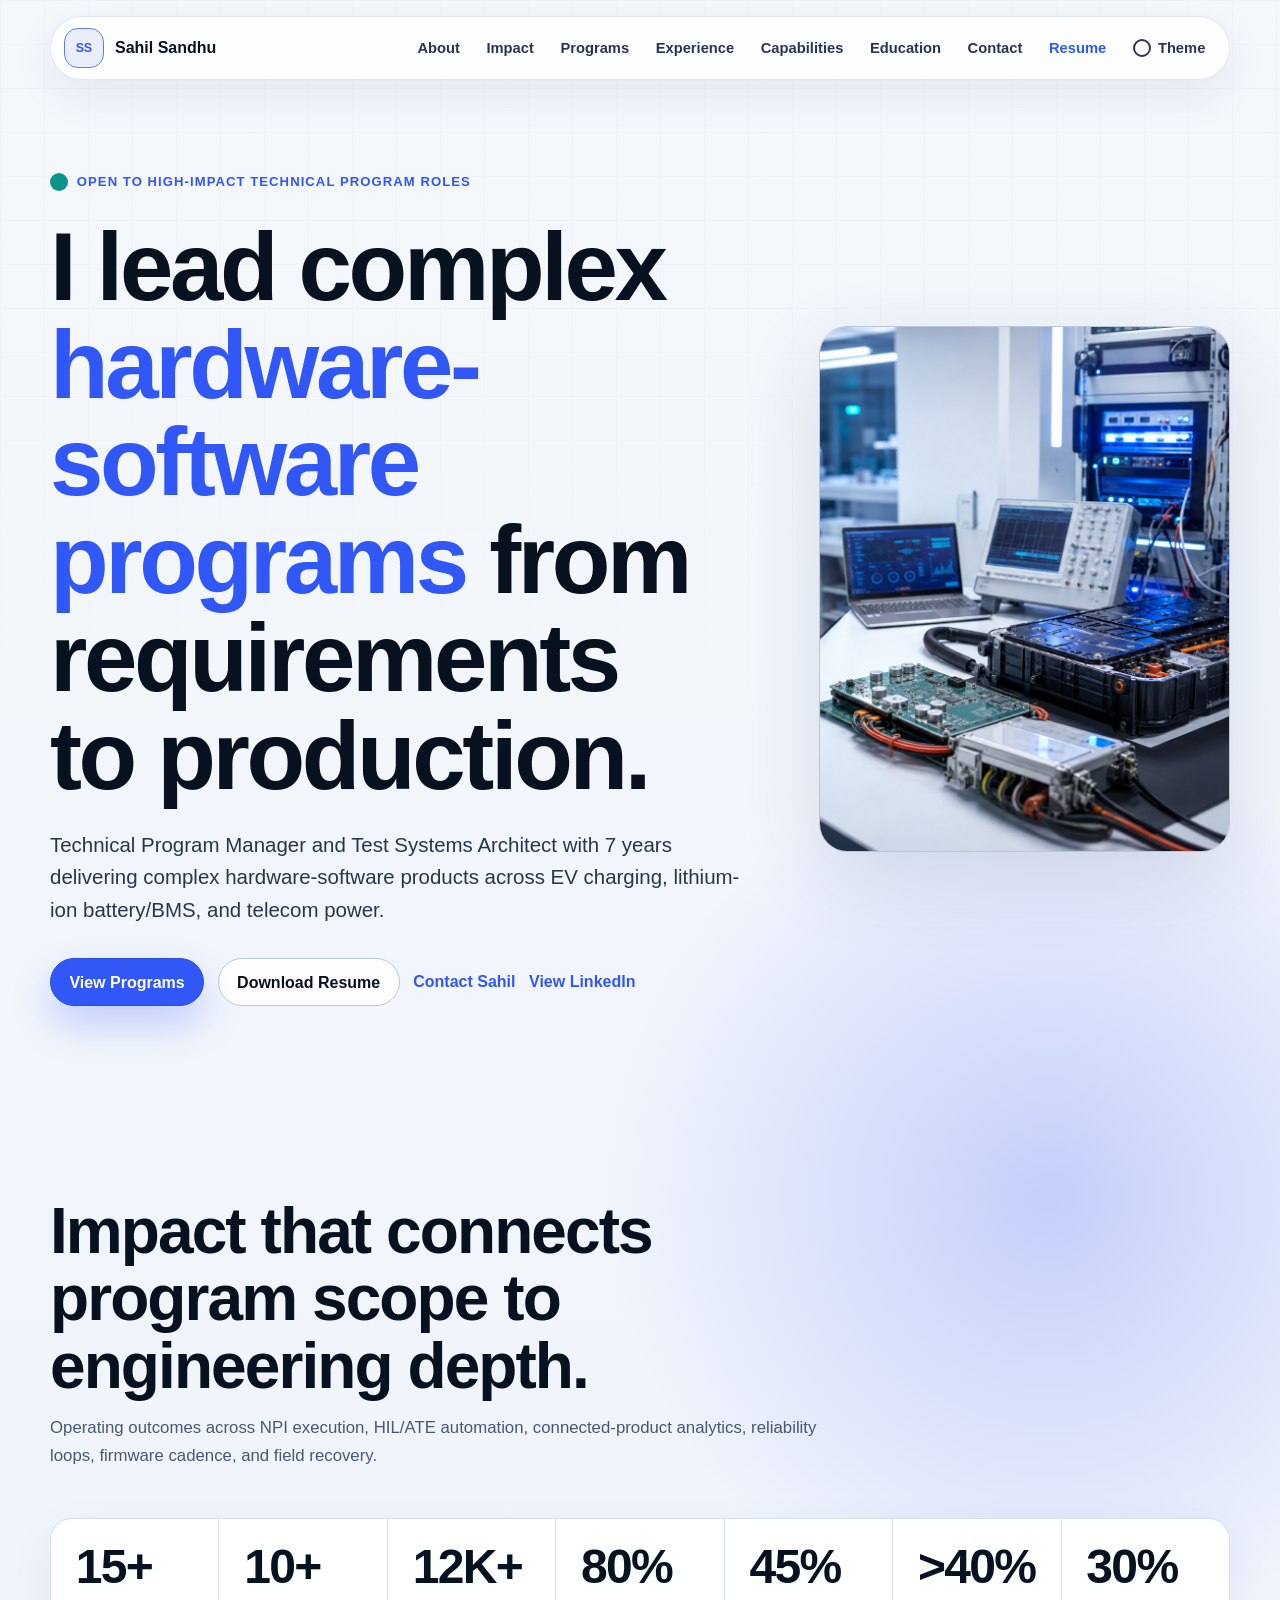
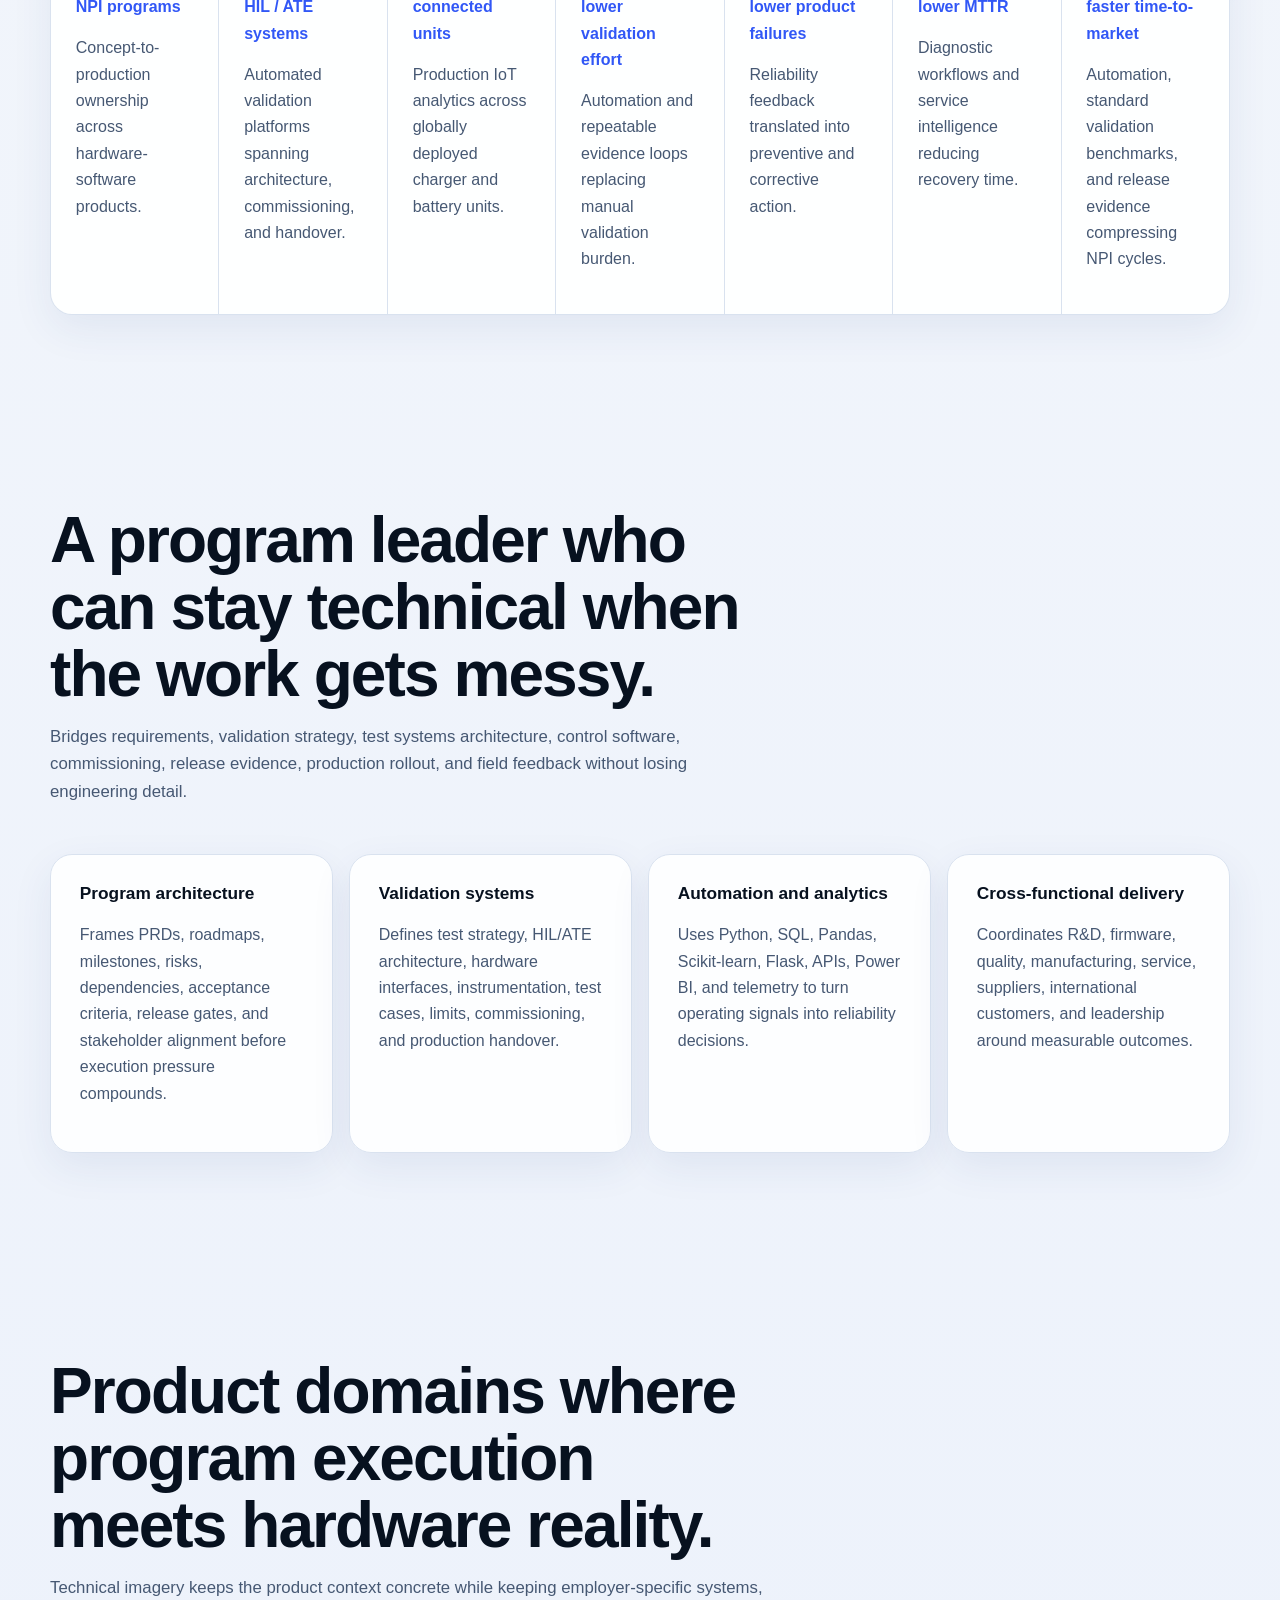
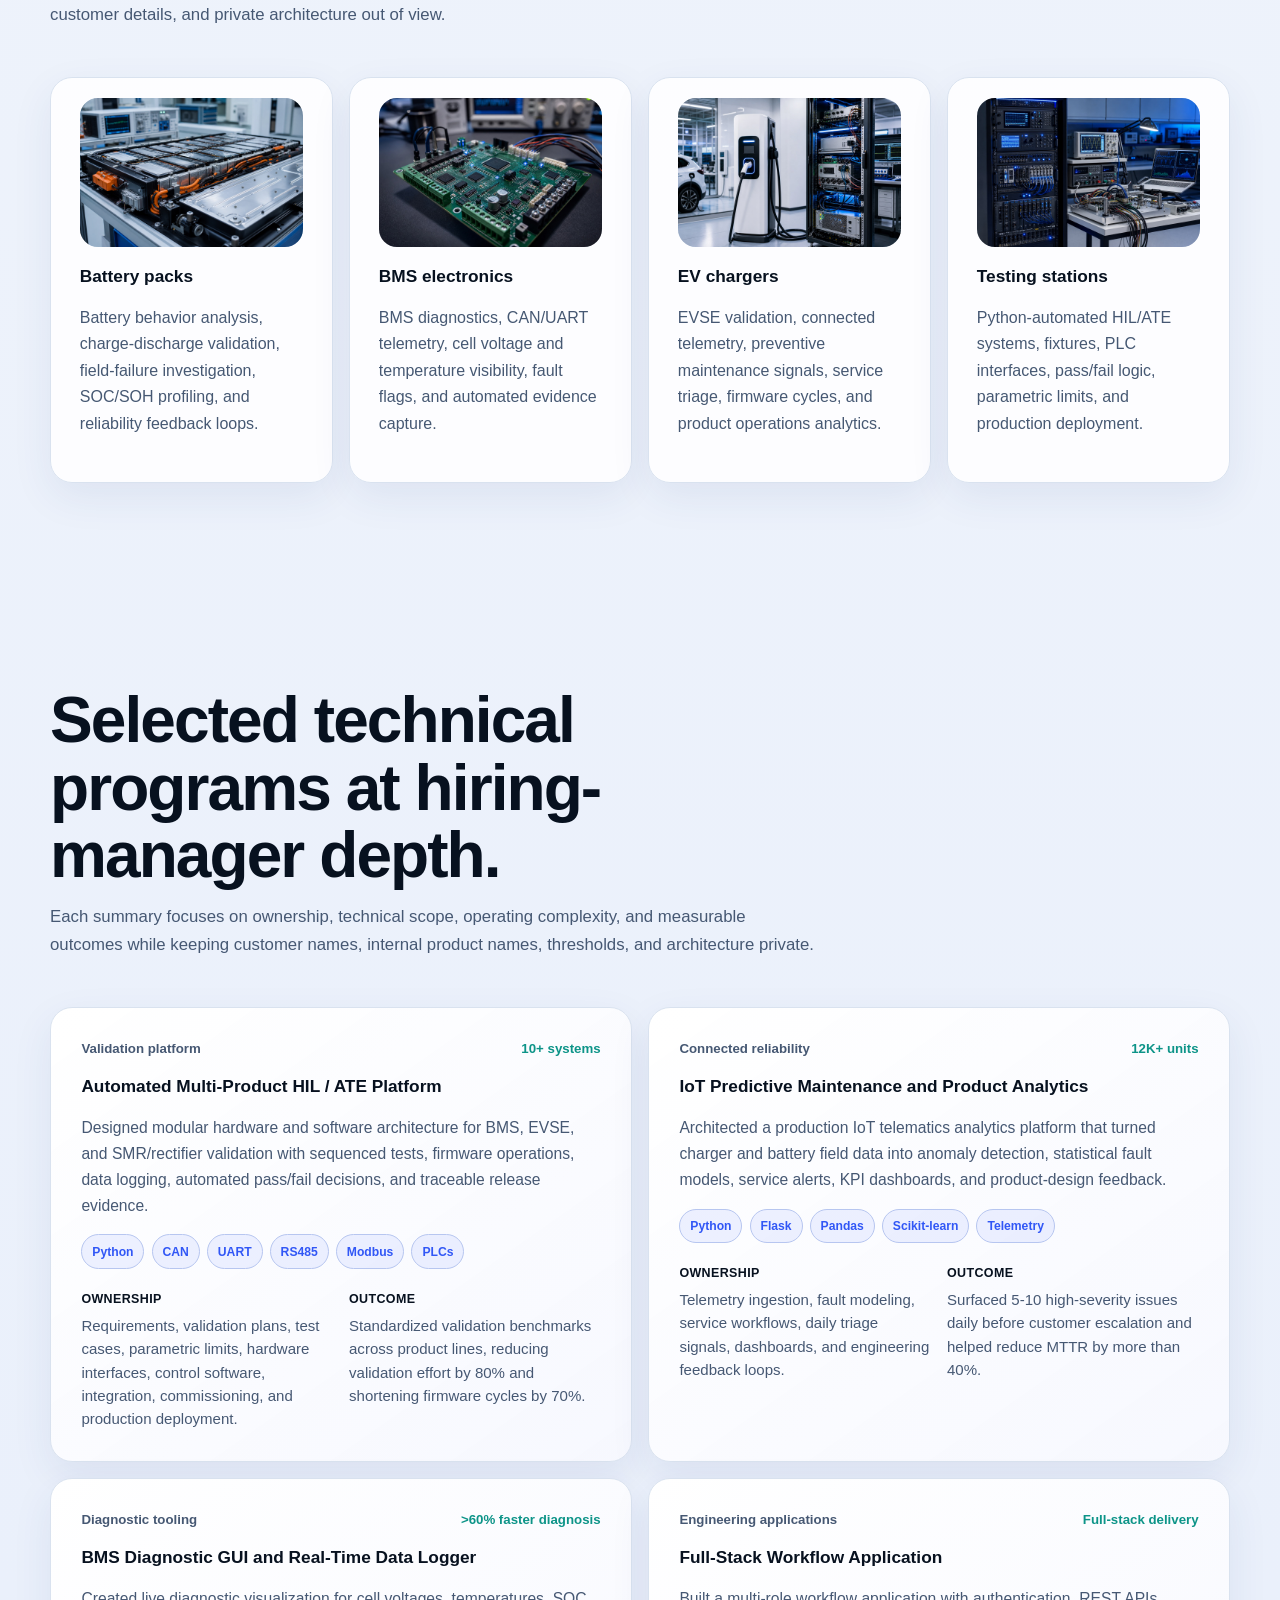
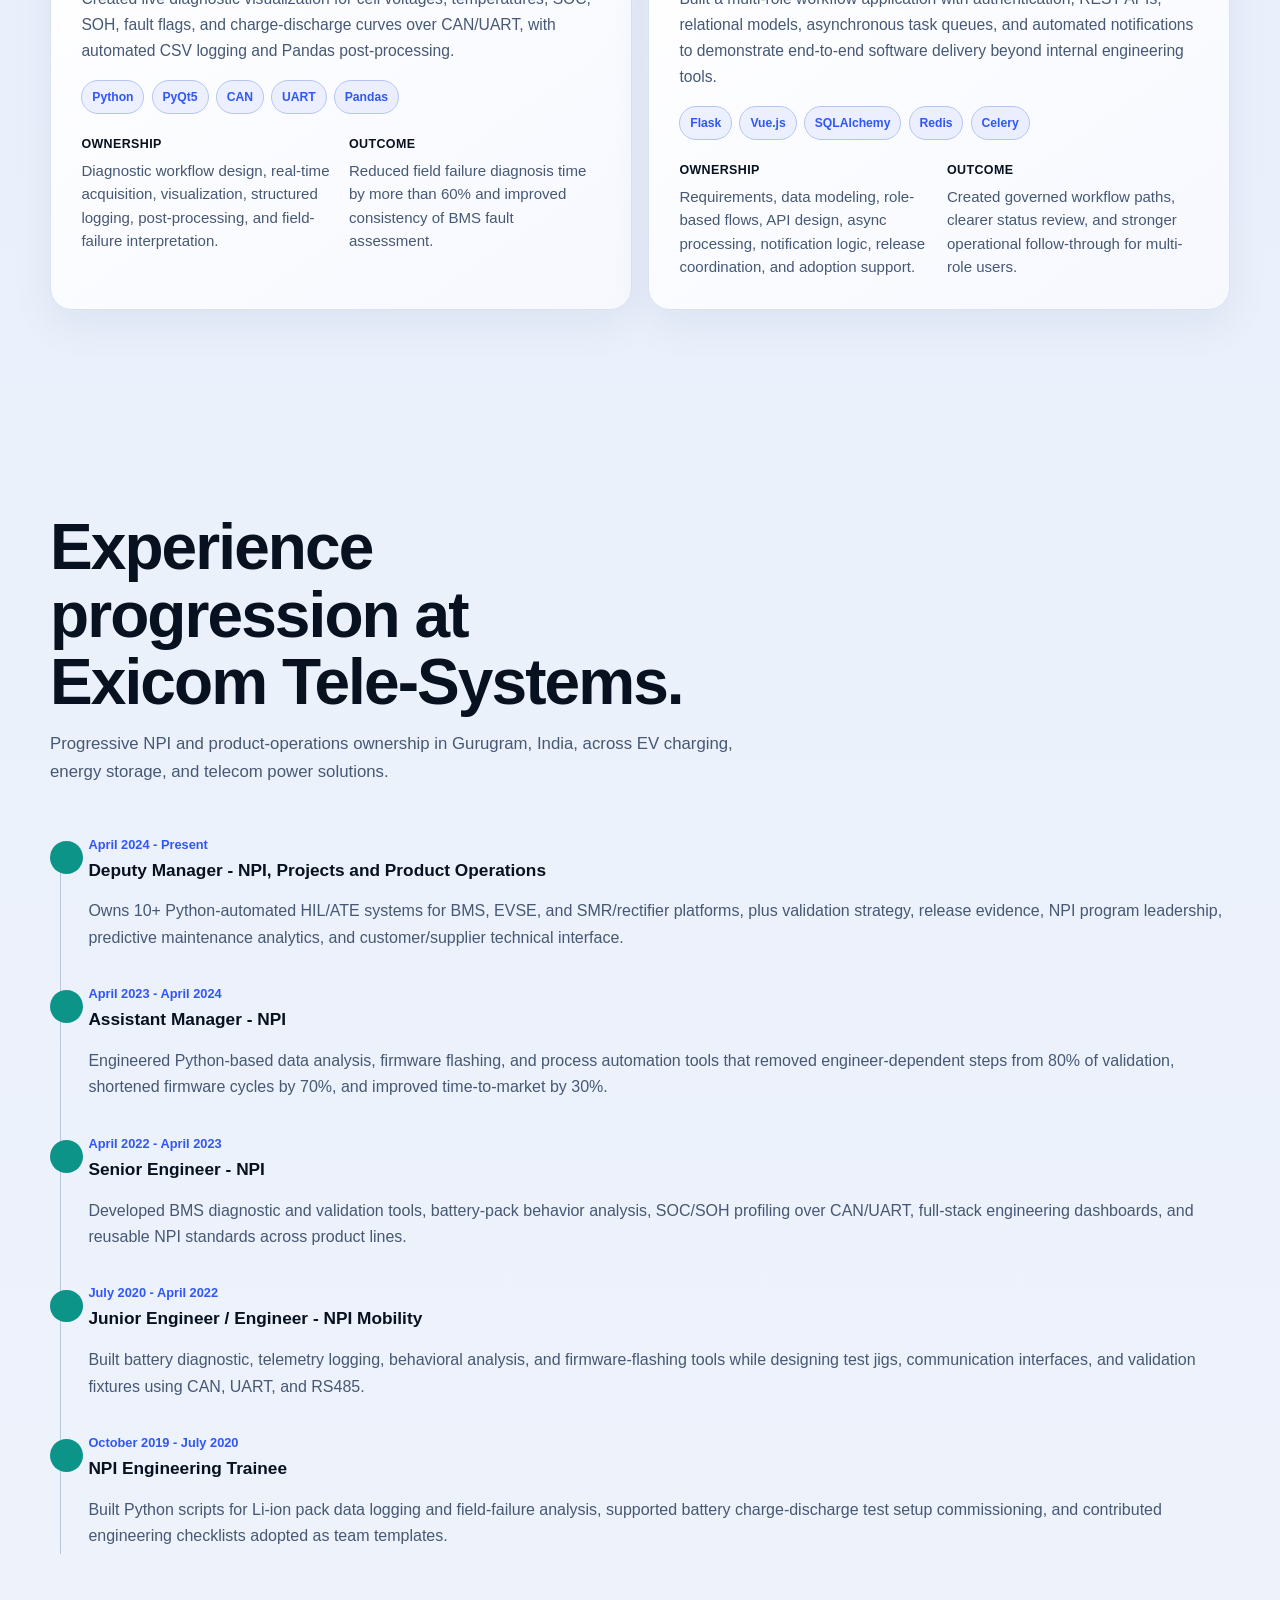
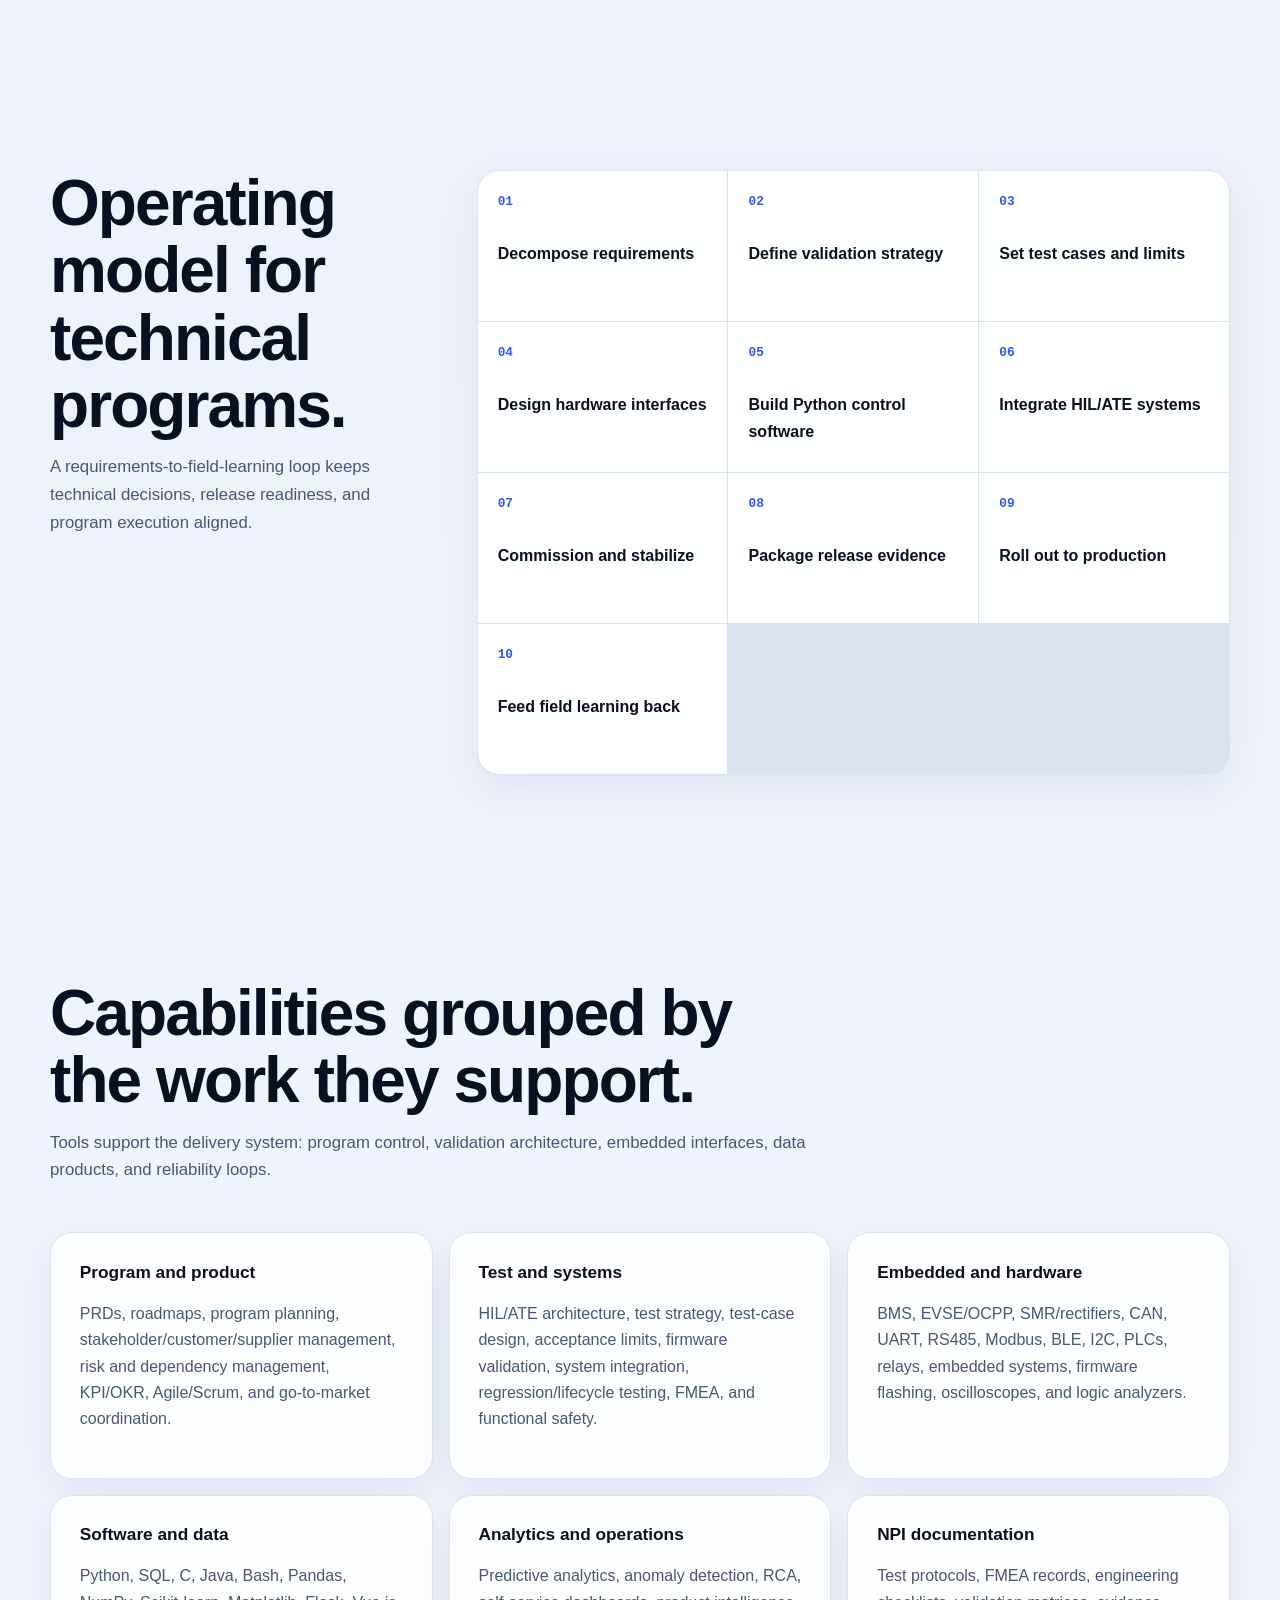
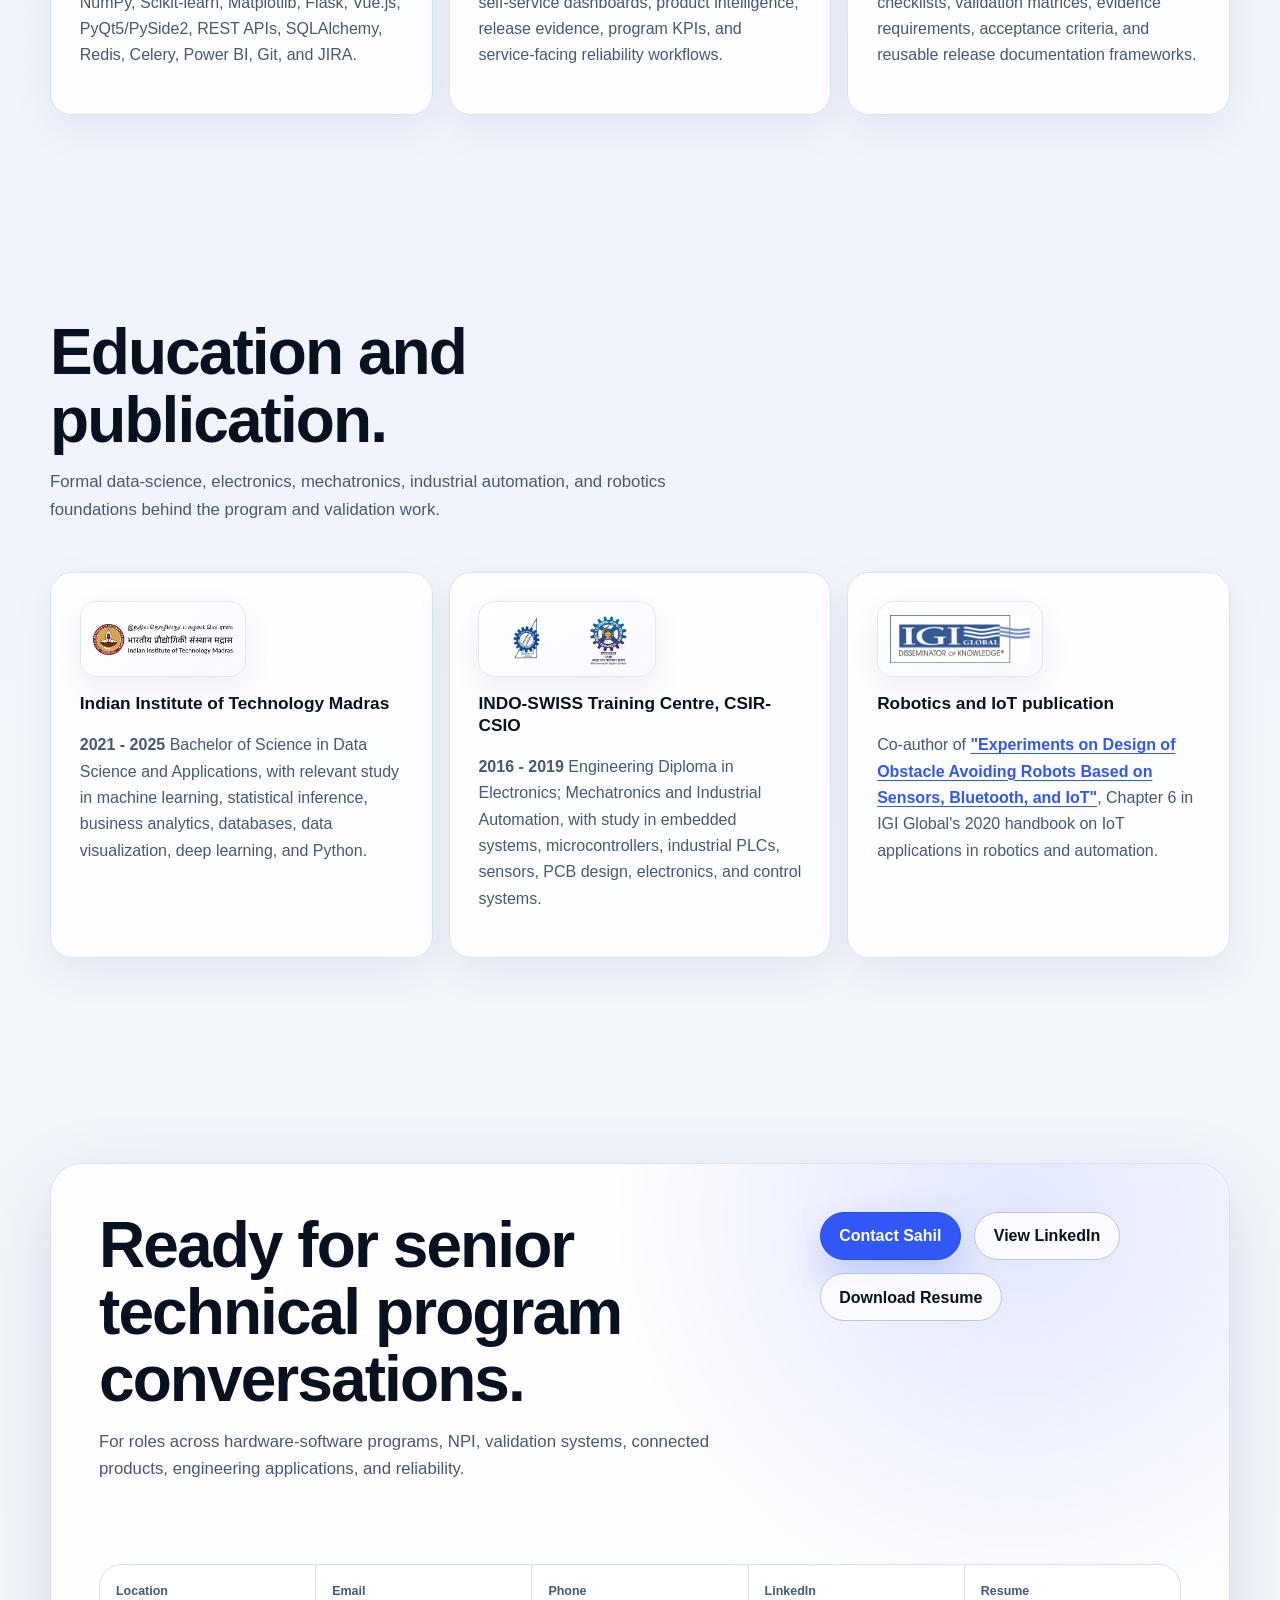
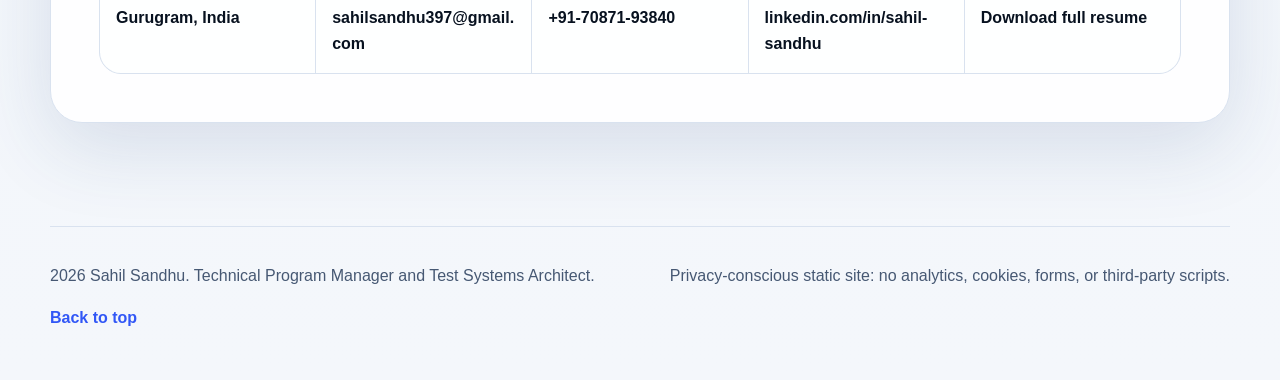
==== commit 0e9b794d: "copy: sharpen hiring-manager tone" ====
--- a/index.html
+++ b/index.html
@@ -71,17 +71,17 @@
         "@type": "WebSite",
         "name": "Sahil Sandhu Portfolio",
         "url": "https://sahilsandhu-spec.github.io/sahil_portfolio/",
-        "description": "Public-safe professional portfolio for Sahil Sandhu."
+        "description": "Professional portfolio for Sahil Sandhu."
       }
     </script>
   </head>
   <body>
     <!--
-    THESIS: Sahil leads hardware-software programs from requirements to production; this refuses the generic resume-card portfolio.
-    OWN-WORLD: Cool off-white and deep navy surfaces, electric blue actions, technical cards, system typography, and the supplied hero visual DNA.
+    THESIS: Sahil leads hardware-software programs from requirements to production; this refuses the generic profile-card portfolio.
+    OWN-WORLD: Cool off-white and deep navy surfaces, electric blue actions, technical cards, system typography, and realistic validation-lab imagery.
     STORY: Recruiters grasp role fit fast, managers see operating model and evidence, then download the resume or contact Sahil.
     FIRST VIEWPORT: Compact nav, left-weighted claim, concise proof copy, right-side program architecture visual, and clear action cluster.
-    FORM: Experience portfolio extending supplied hero comps; seed key supplied-hero-assets.
+    FORM: Experience portfolio with realistic validation imagery and recruiter-readable proof points.
     FINISH: unreviewed and undocumented is unfinished; this build ends with the finish review, the verdict, and DESIGN.md
     -->
     <a class="skip-link" href="#main">Skip to content</a>
@@ -141,7 +141,7 @@
       <section class="metric-band" id="impact" aria-labelledby="impact-title">
         <div class="section-header reveal">
           <h2 id="impact-title">Impact that connects program scope to engineering depth.</h2>
-          <p>Resume-backed outcomes across NPI, automated HIL/ATE, connected telematics, reliability analytics, firmware cycles, and field recovery.</p>
+          <p>Operating outcomes across NPI execution, HIL/ATE automation, connected-product analytics, reliability loops, firmware cadence, and field recovery.</p>
         </div>
         <div class="metrics-grid" aria-label="Impact metrics">
           <article class="metric-card reveal">
@@ -185,7 +185,7 @@
       <section class="section about-section" id="about" aria-labelledby="about-title">
         <div class="section-header narrow reveal">
           <h2 id="about-title">A program leader who can stay technical when the work gets messy.</h2>
-          <p>Sahil operates across requirements decomposition, validation strategy, test systems architecture, control software, commissioning, release evidence, production rollout, and field feedback.</p>
+          <p>Bridges requirements, validation strategy, test systems architecture, control software, commissioning, release evidence, production rollout, and field feedback without losing engineering detail.</p>
         </div>
         <div class="about-grid">
           <article class="pillar reveal">
@@ -210,7 +210,7 @@
       <section class="section domain-section" aria-labelledby="domains-title">
         <div class="section-header reveal">
           <h2 id="domains-title">Product domains where program execution meets hardware reality.</h2>
-          <p>Generic technical visuals keep the page concrete without publishing employer-specific product imagery or confidential architecture.</p>
+          <p>Technical imagery keeps the product context concrete while keeping employer-specific systems, customer details, and private architecture out of view.</p>
         </div>
         <div class="domain-grid">
           <article class="domain-card reveal">
@@ -238,8 +238,8 @@
 
       <section class="section programs-section" id="programs" aria-labelledby="programs-title">
         <div class="section-header reveal">
-          <h2 id="programs-title">Selected technical programs, described without confidential detail.</h2>
-          <p>These public summaries are drawn from Sahil's resume and intentionally omit customer names, internal product names, proprietary thresholds, and private architecture.</p>
+          <h2 id="programs-title">Selected technical programs at hiring-manager depth.</h2>
+          <p>Each summary focuses on ownership, technical scope, operating complexity, and measurable outcomes while keeping customer names, internal product names, thresholds, and architecture private.</p>
         </div>
 
         <div class="program-grid">
@@ -388,7 +388,7 @@
         <div class="operating-layout">
           <div class="section-header reveal">
             <h2 id="operating-title">Operating model for technical programs.</h2>
-            <p>A resume-backed loop from requirements to field learning keeps engineering depth connected to program execution.</p>
+            <p>A requirements-to-field-learning loop keeps technical decisions, release readiness, and program execution aligned.</p>
           </div>
           <ol class="operating-grid">
             <li class="reveal">Decompose requirements</li>
@@ -499,7 +499,7 @@
             </div>
             <div>
               <dt>Resume</dt>
-              <dd><a href="assets/files/Sahil_Sandhu_Resume.pdf" download>Download the latest supplied PDF</a></dd>
+              <dd><a href="assets/files/Sahil_Sandhu_Resume.pdf" download>Download full resume</a></dd>
             </div>
           </dl>
         </div>
@@ -508,7 +508,7 @@
 
     <footer class="site-footer">
       <p><span id="current-year">2026</span> Sahil Sandhu. Technical Program Manager and Test Systems Architect.</p>
-      <p>No analytics, cookies, forms, or third-party scripts in version 1.</p>
+      <p>Privacy-conscious static site: no analytics, cookies, forms, or third-party scripts.</p>
       <a href="#top">Back to top</a>
     </footer>
 
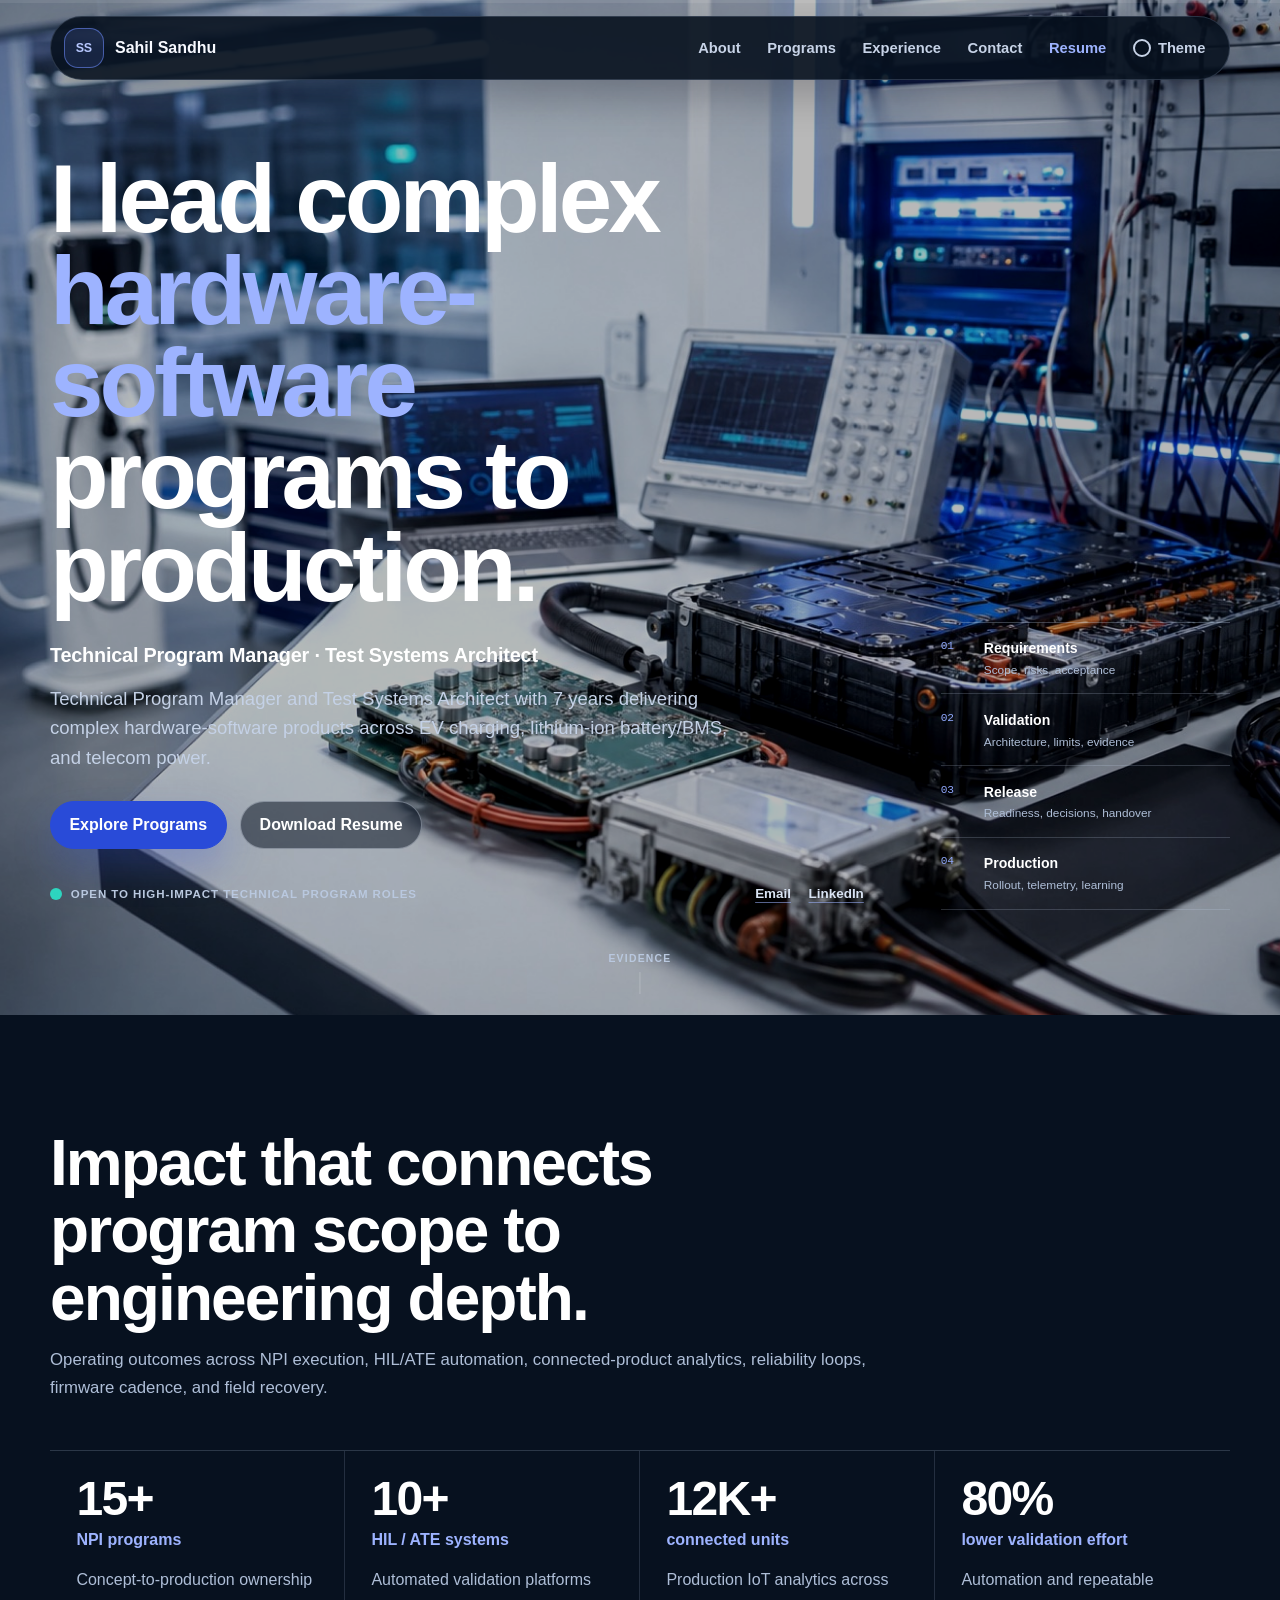
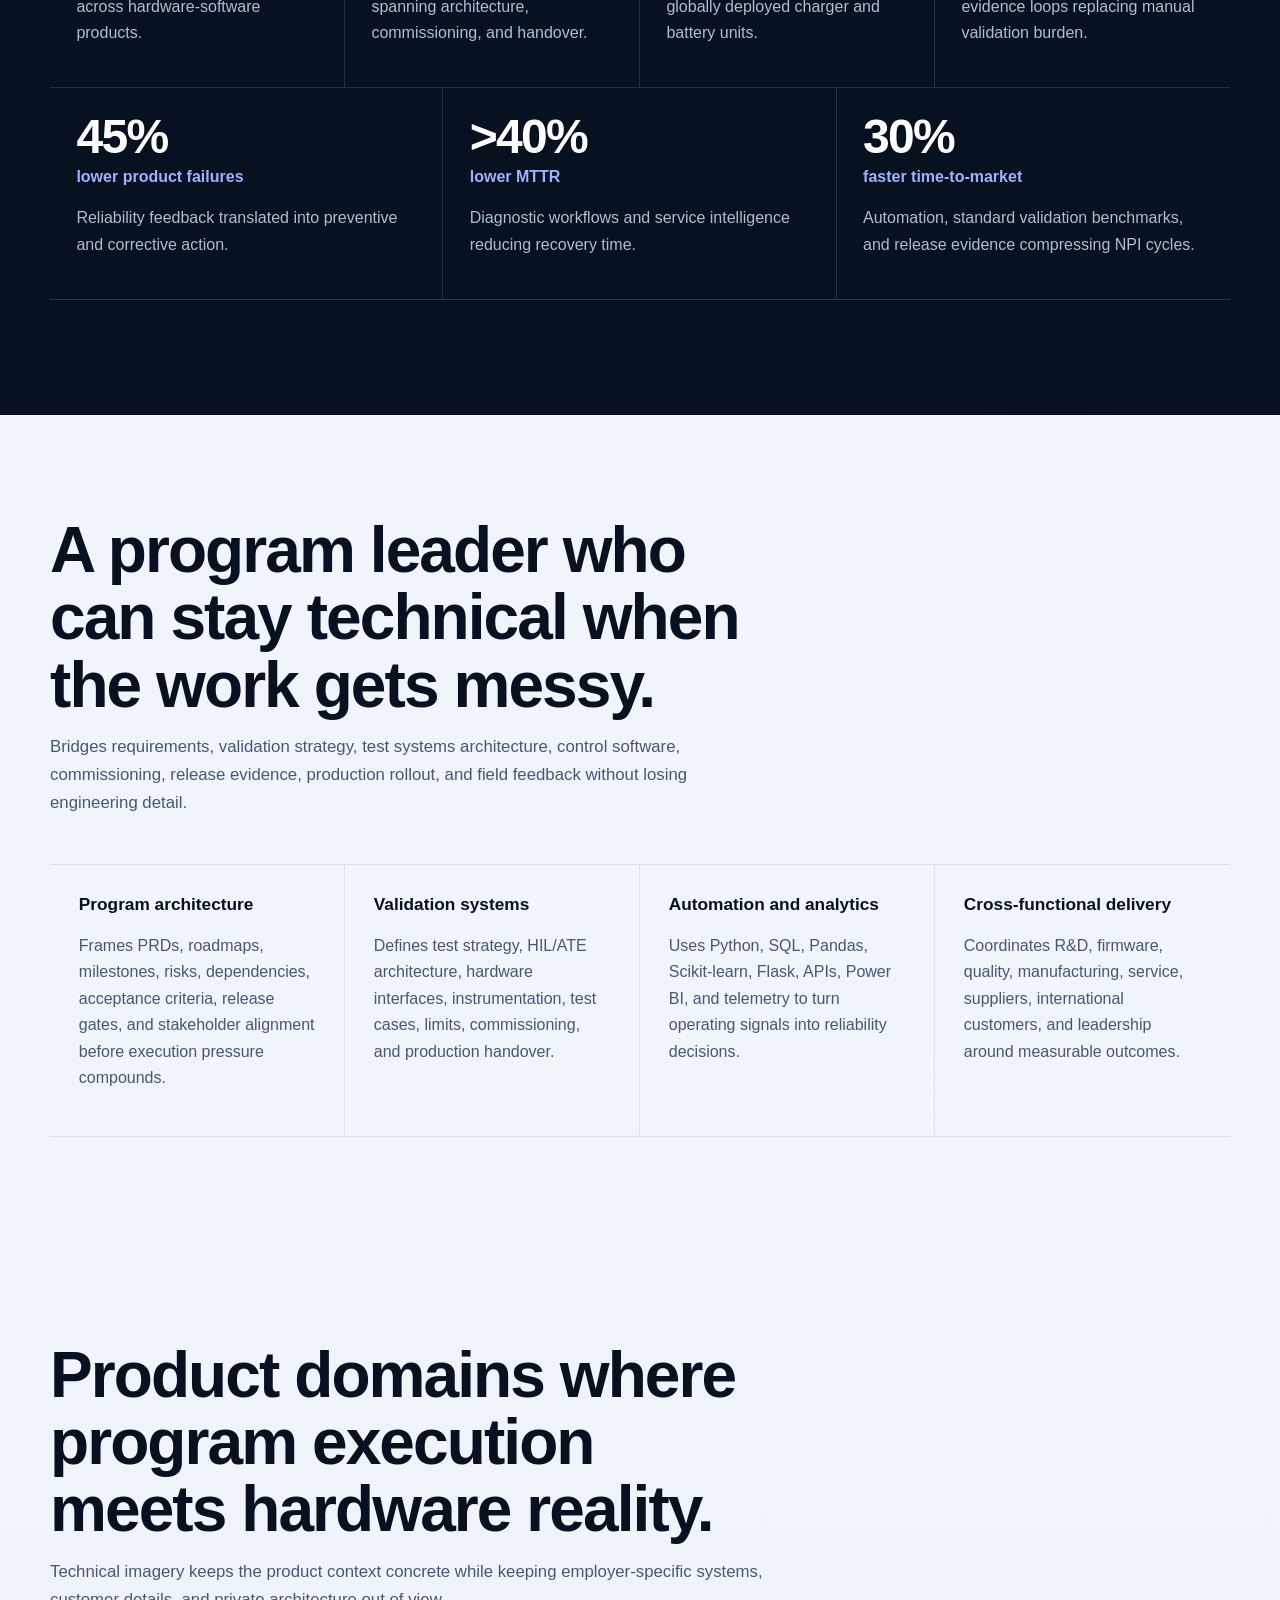
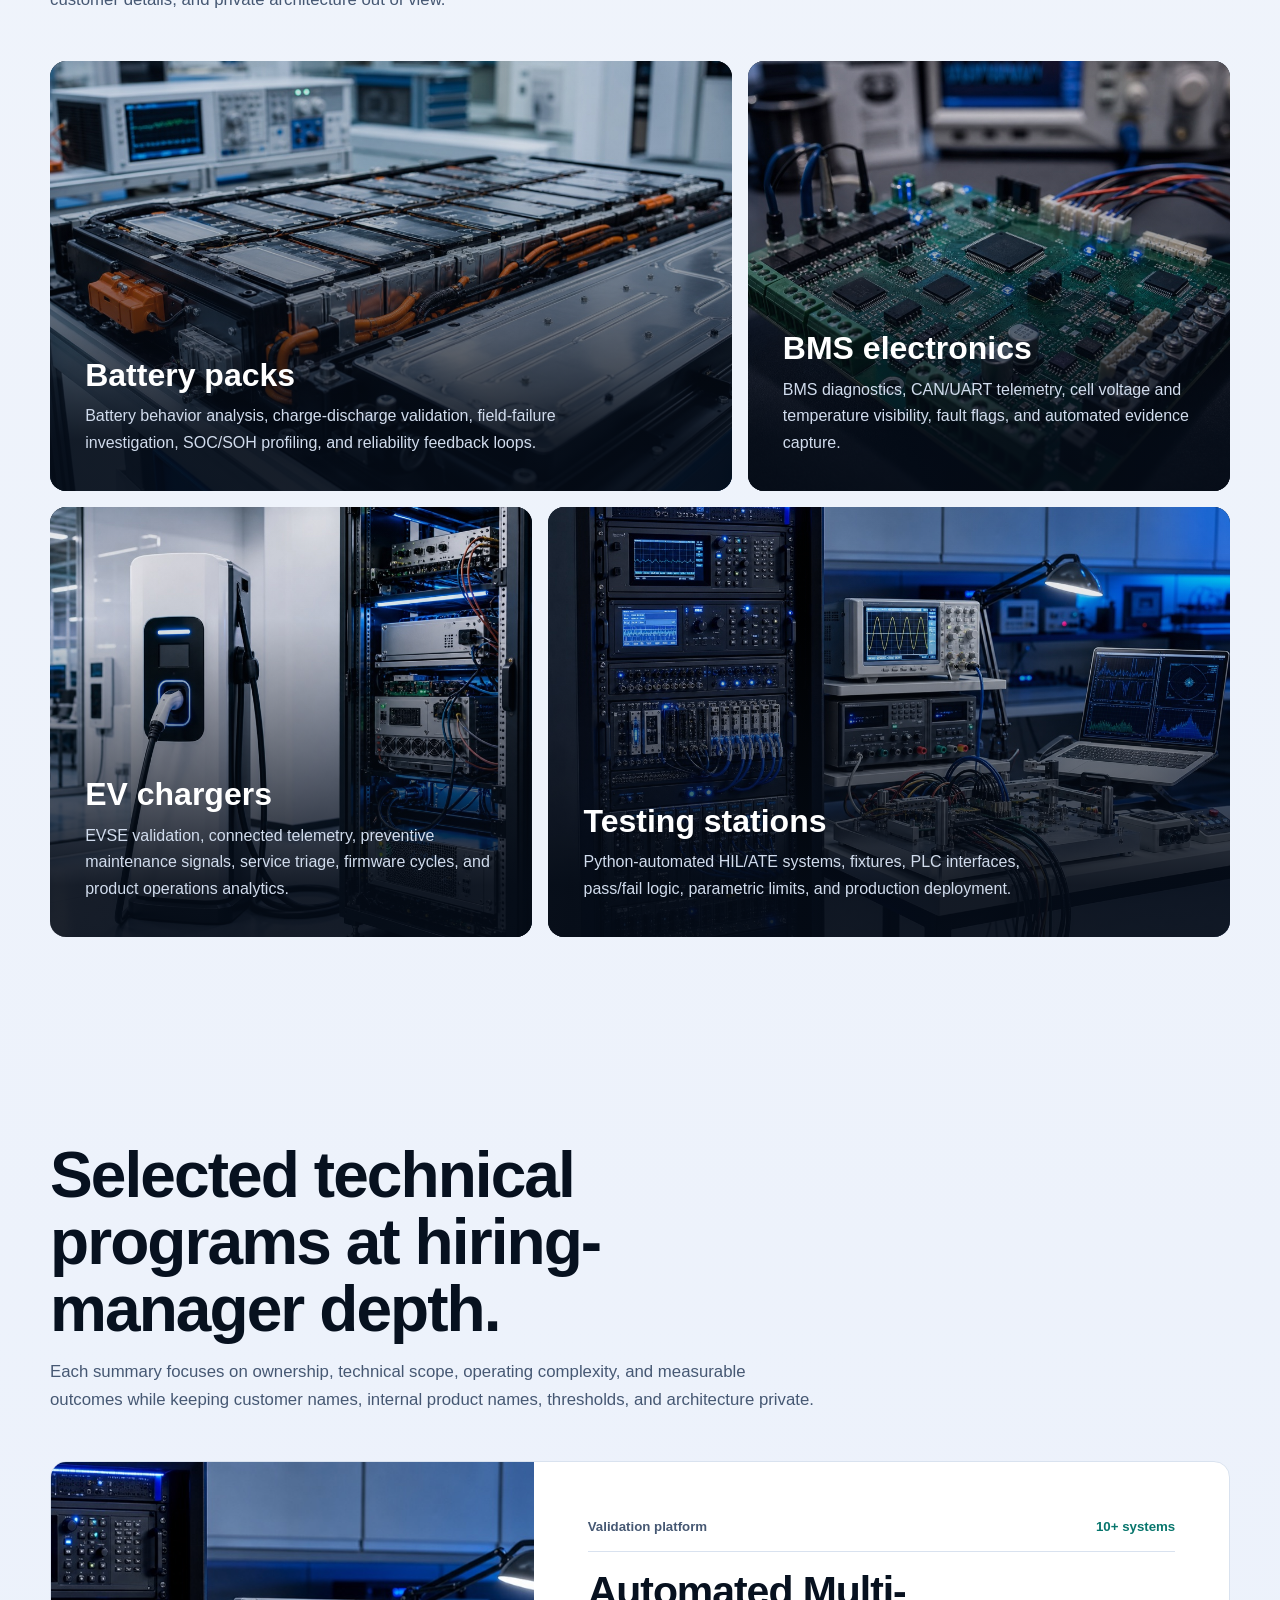
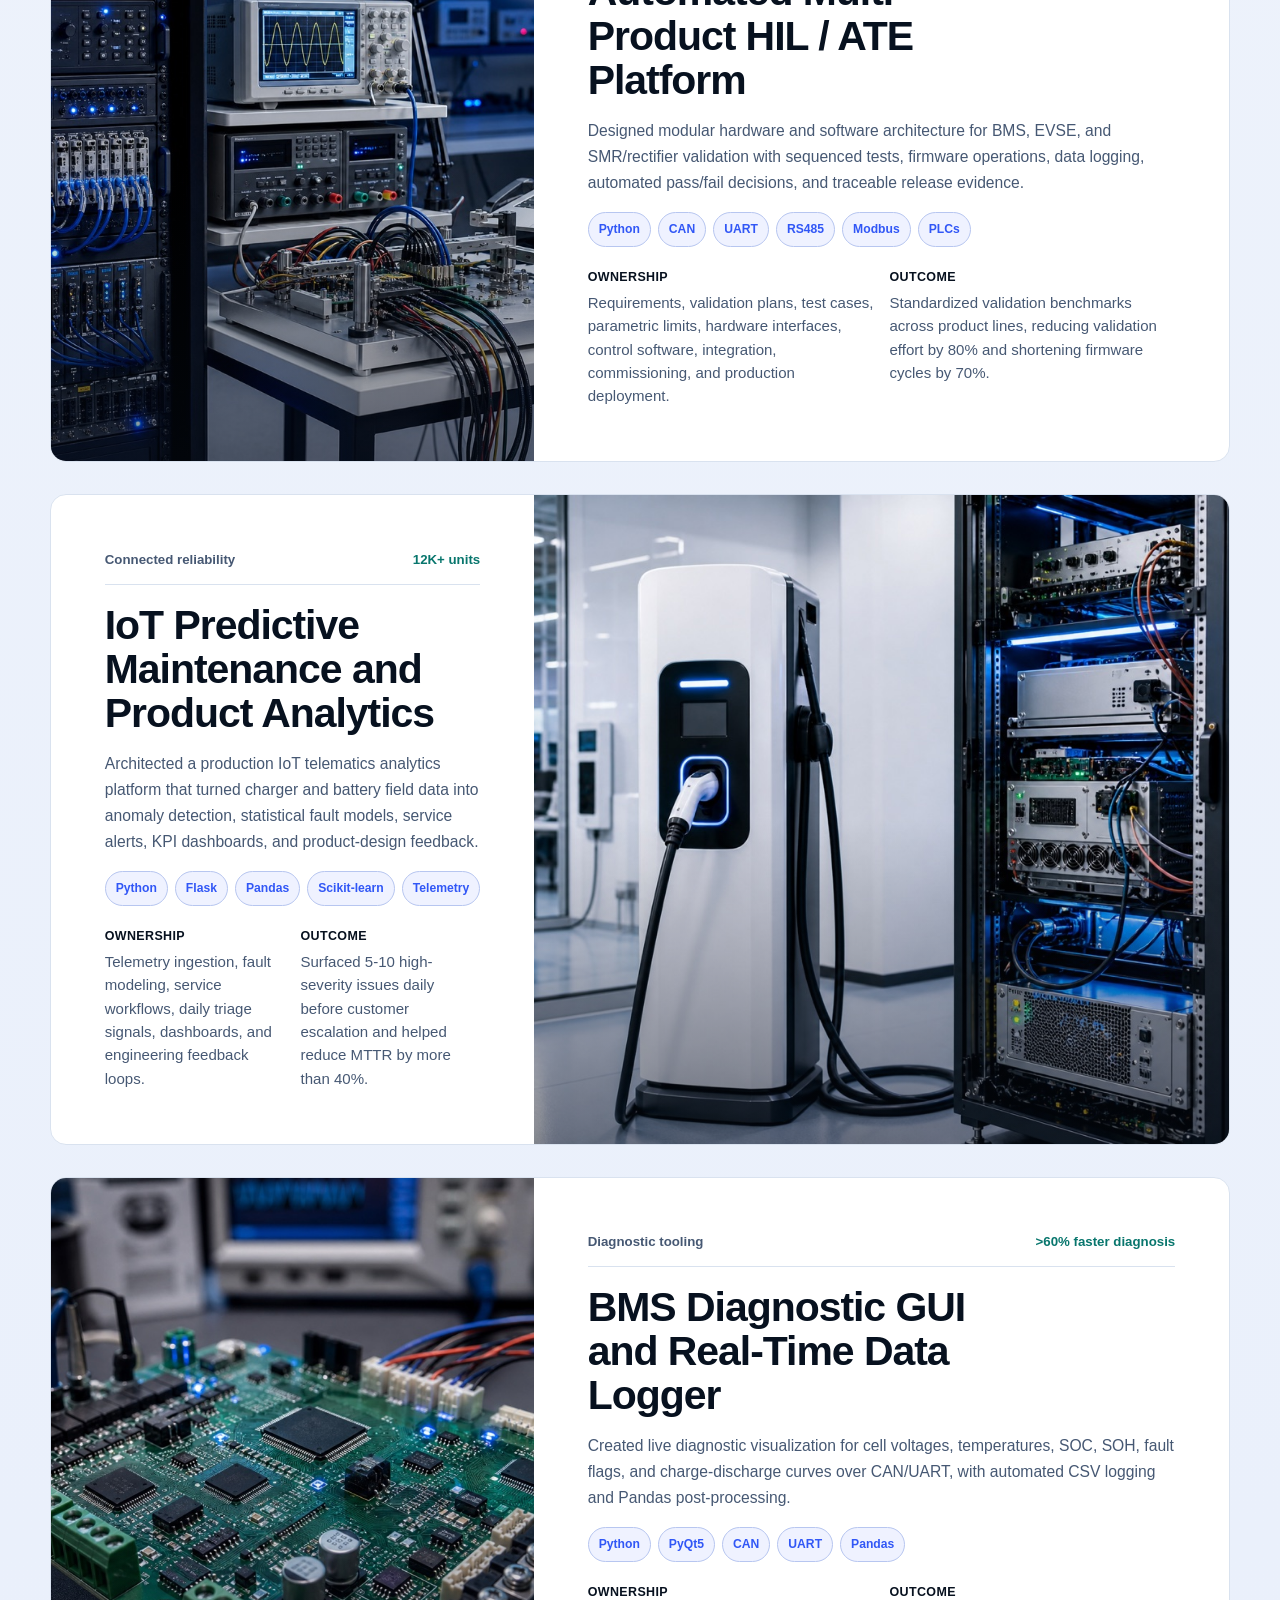
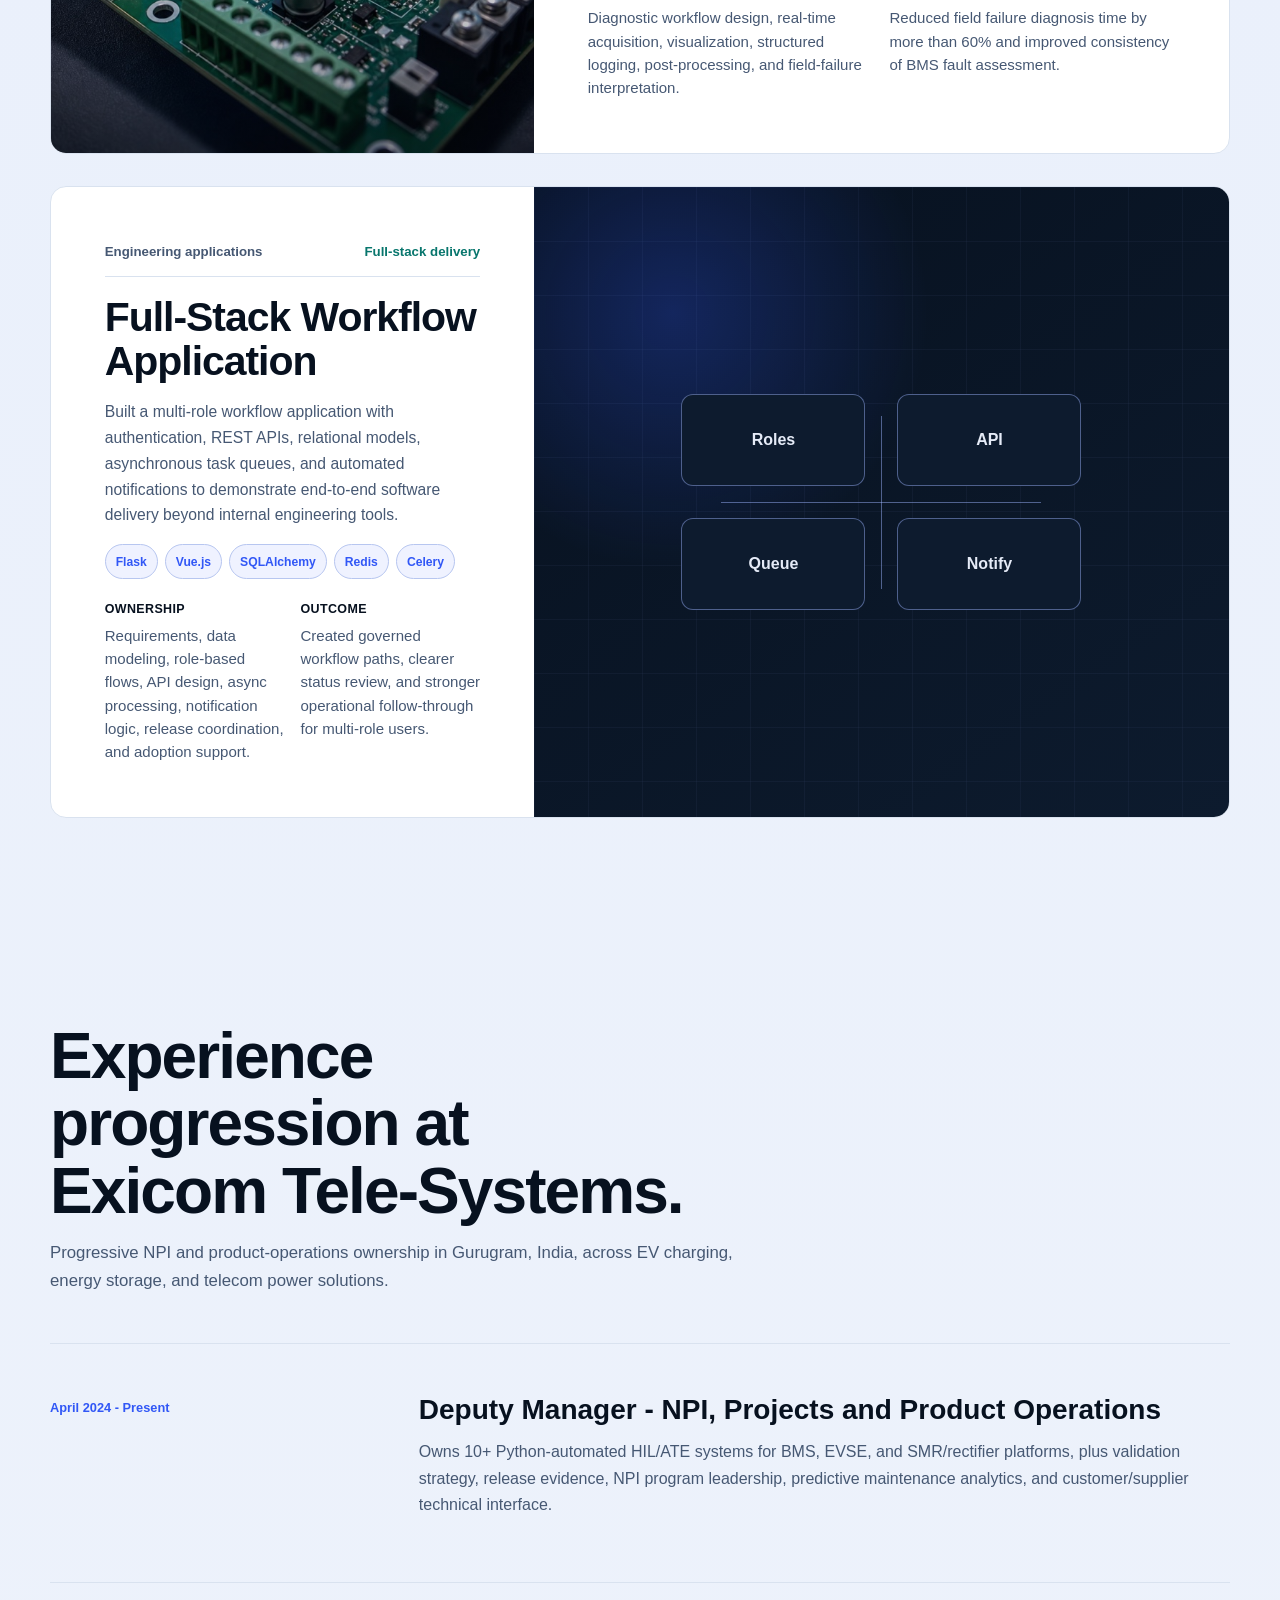
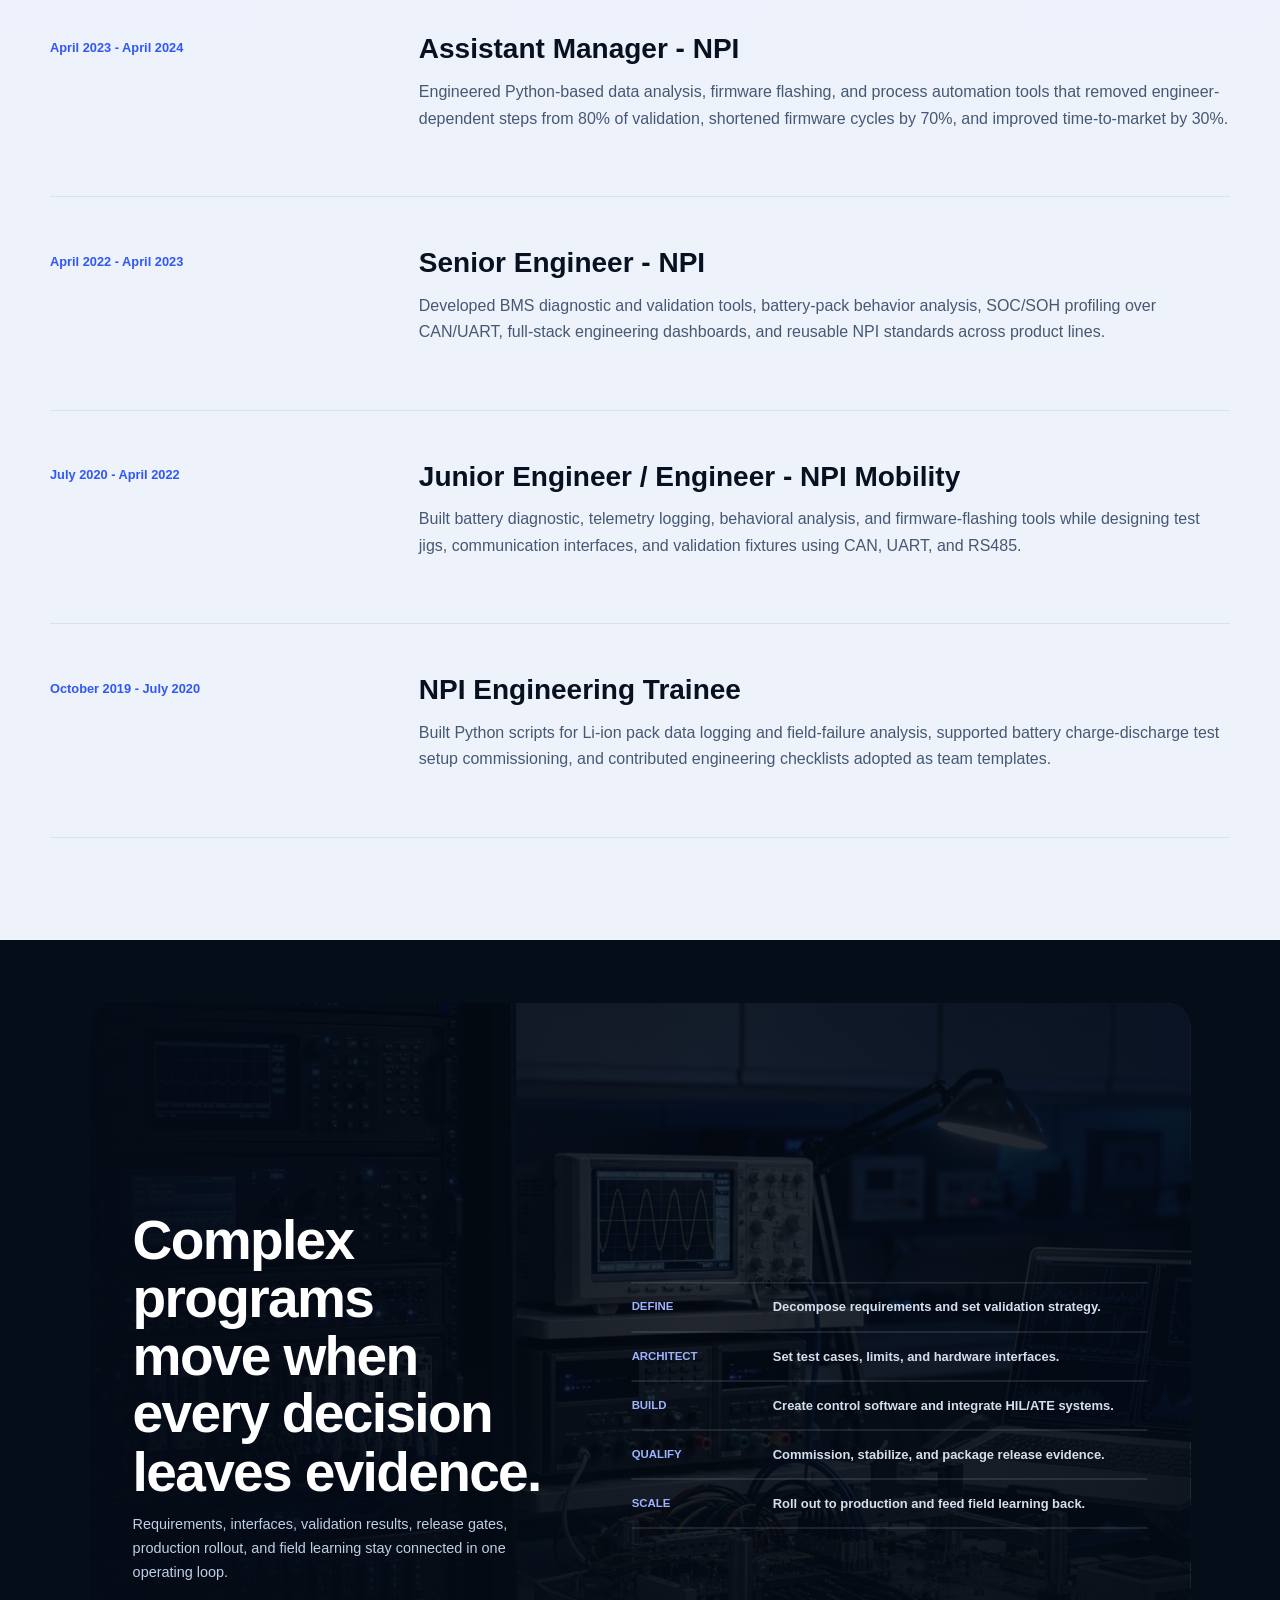
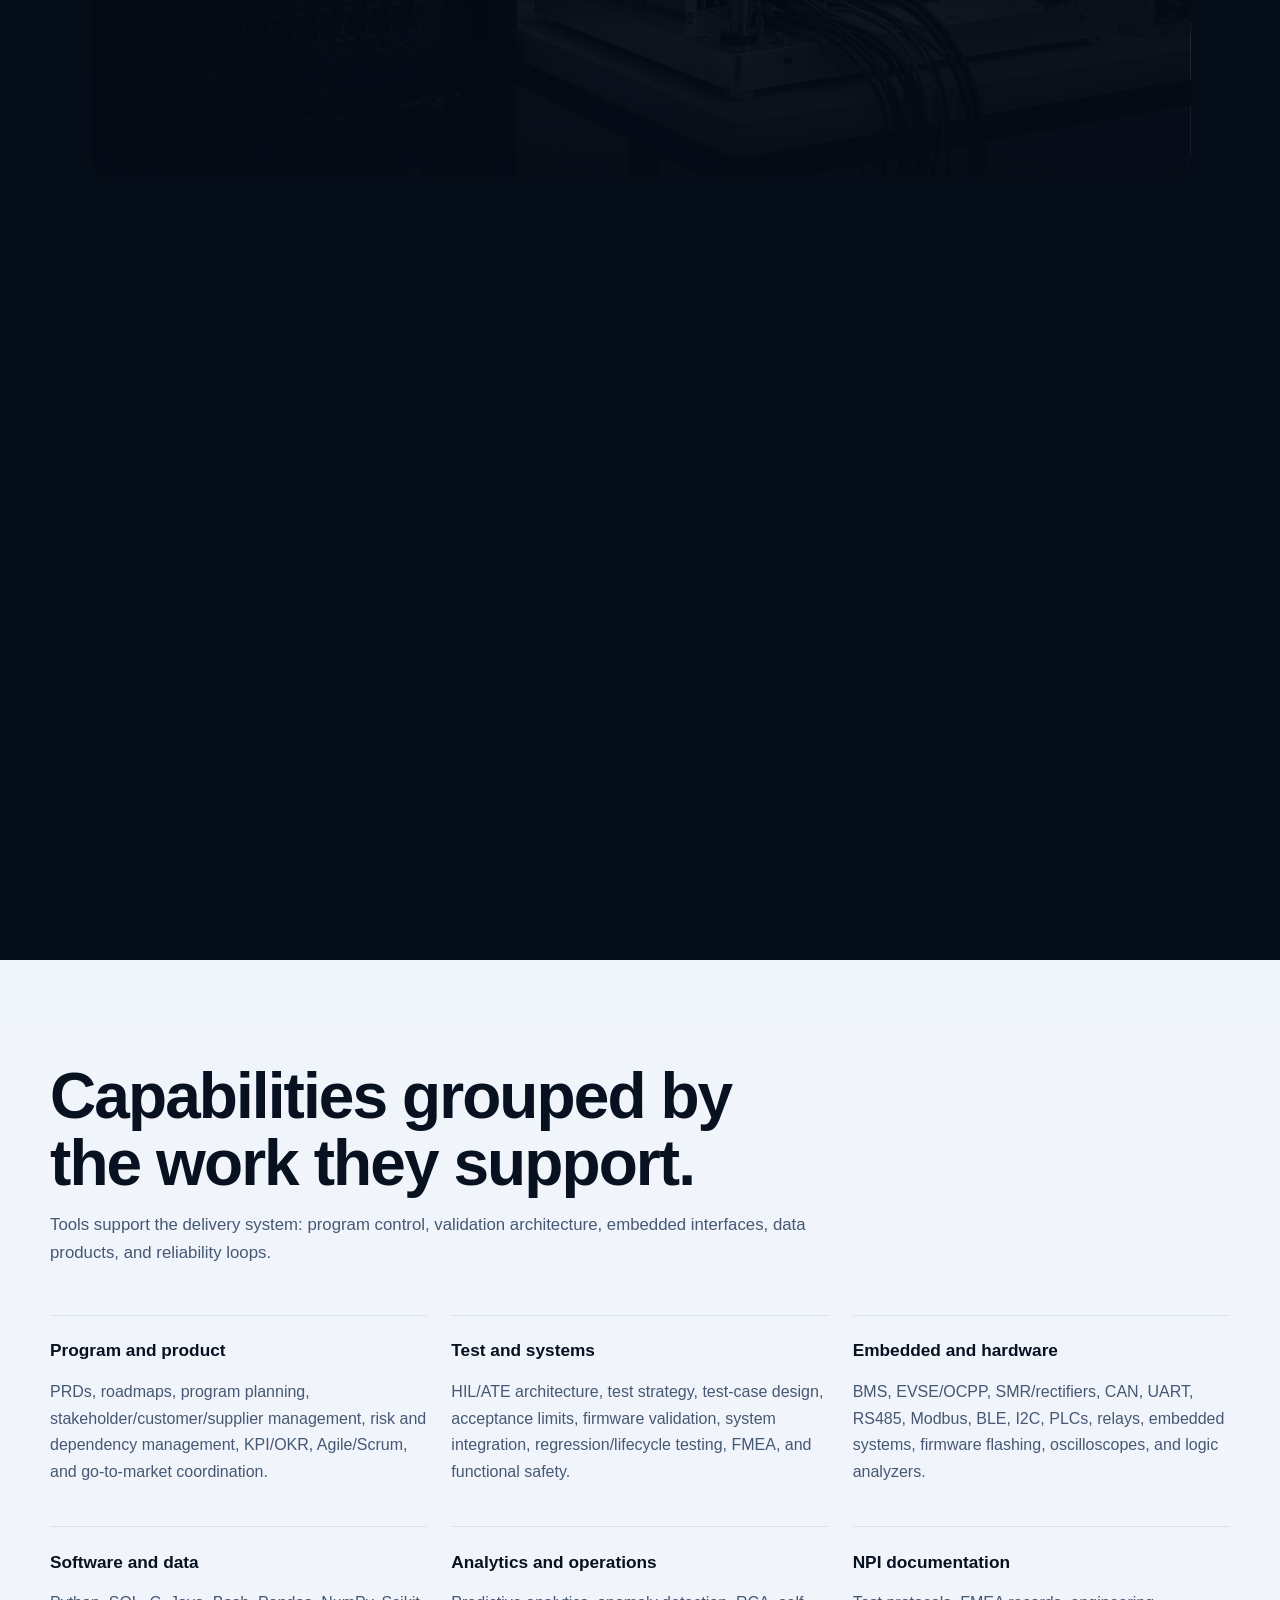
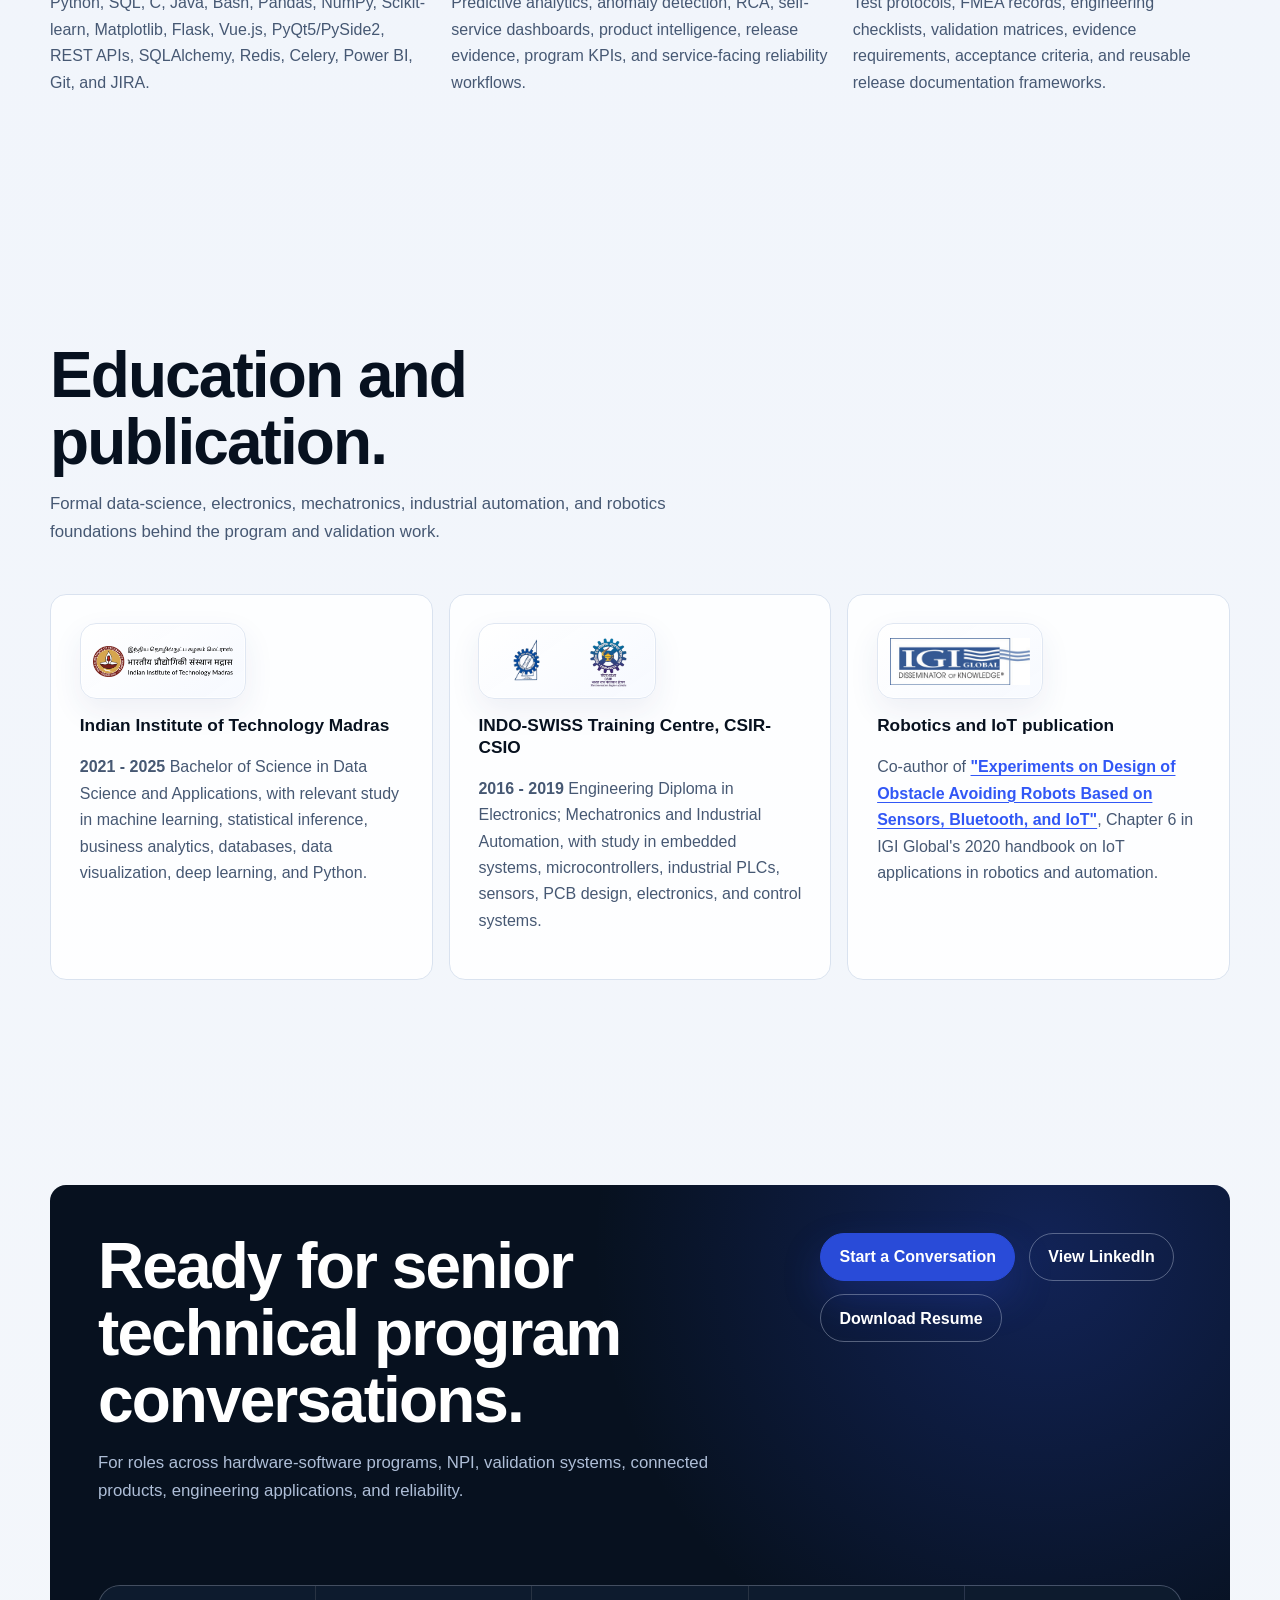
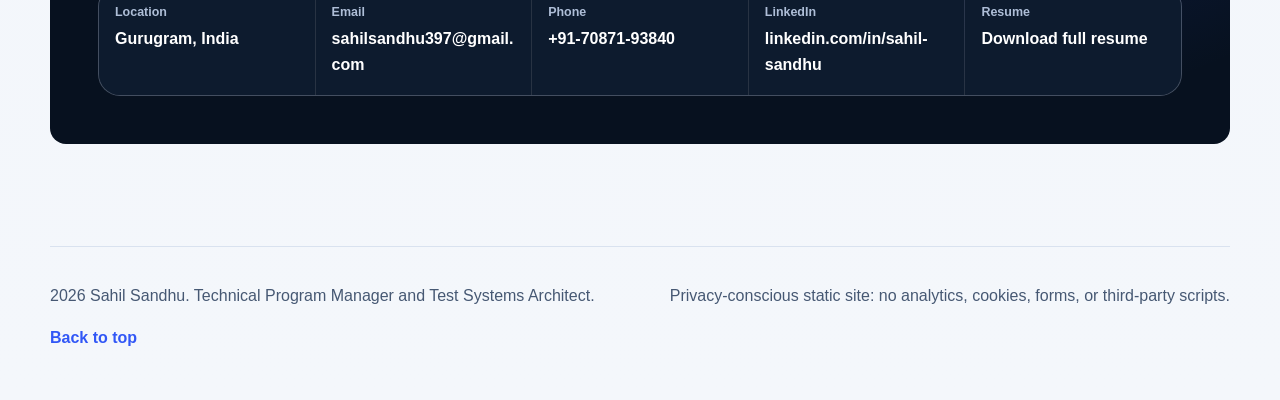
==== commit 37b6c989: "ui: add cinematic technical program storytelling" ====
--- a/index.html
+++ b/index.html
@@ -4,6 +4,7 @@
     <meta charset="utf-8">
     <meta name="viewport" content="width=device-width, initial-scale=1">
     <meta name="color-scheme" content="light dark">
+    <meta name="theme-color" content="#07111f">
     <title>Sahil Sandhu - Technical Program Manager &amp; Test Systems Architect</title>
     <meta name="description" content="Professional portfolio for Sahil Sandhu, a Technical Program Manager and Test Systems Architect leading EV charging, battery/BMS, telecom power, NPI, validation automation, connected-product analytics, and reliability programs.">
     <link rel="canonical" href="https://sahilsandhu-spec.github.io/sahil_portfolio/">
@@ -19,10 +20,6 @@
     <link rel="icon" href="assets/images/favicon.svg" type="image/svg+xml">
     <link rel="manifest" href="site.webmanifest">
     <link rel="stylesheet" href="assets/css/styles.css">
-    <script>
-      document.documentElement.classList.remove("no-js");
-      document.documentElement.classList.add("js");
-    </script>
     <script type="application/ld+json">
       {
         "@context": "https://schema.org",
@@ -77,14 +74,15 @@
   </head>
   <body>
     <!--
-    THESIS: Sahil leads hardware-software programs from requirements to production; this refuses the generic profile-card portfolio.
-    OWN-WORLD: Cool off-white and deep navy surfaces, electric blue actions, technical cards, system typography, and realistic validation-lab imagery.
-    STORY: Recruiters grasp role fit fast, managers see operating model and evidence, then download the resume or contact Sahil.
-    FIRST VIEWPORT: Compact nav, left-weighted claim, concise proof copy, right-side program architecture visual, and clear action cluster.
-    FORM: Experience portfolio with realistic validation imagery and recruiter-readable proof points.
+    THESIS: Complex hardware-software programs become credible when decisions, validation evidence, and outcomes stay connected; this refuses the generic profile-card portfolio.
+    OWN-WORLD: Deep-navy technical scenes, electric-blue signals, cool off-white evidence surfaces, large editorial type, and realistic validation-lab imagery.
+    STORY: Recruiters grasp role fit immediately, managers follow the evidence from requirements through production, then download the resume or start a conversation.
+    FIRST VIEWPORT: Full-bleed validation lab, oversized program-leadership claim, role clarity, two primary actions, and a four-stage delivery sequence.
+    FORM: Cinematic technical-program dossier with lightweight native motion and recruiter-readable proof.
     FINISH: unreviewed and undocumented is unfinished; this build ends with the finish review, the verdict, and DESIGN.md
     -->
     <a class="skip-link" href="#main">Skip to content</a>
+    <div class="page-progress" aria-hidden="true"><span></span></div>
 
     <header class="site-header" aria-label="Primary">
       <nav class="nav-shell" aria-label="Primary navigation">
@@ -102,11 +100,8 @@
 
         <div class="nav-links" id="primary-menu">
           <a href="#about">About</a>
-          <a href="#impact">Impact</a>
           <a href="#programs">Programs</a>
           <a href="#experience">Experience</a>
-          <a href="#capabilities">Capabilities</a>
-          <a href="#education">Education</a>
           <a href="#contact">Contact</a>
           <a class="nav-resume" href="assets/files/Sahil_Sandhu_Resume.pdf" download>Resume</a>
           <button class="theme-toggle" type="button" aria-label="Switch to dark theme" aria-pressed="false">
@@ -118,23 +113,39 @@
     </header>
 
     <main id="main" tabindex="-1">
-      <section class="hero section" id="top" aria-labelledby="hero-title">
+      <section class="hero cinematic-hero" id="top" aria-labelledby="hero-title">
         <div class="hero-inner">
           <div class="hero-copy reveal">
-            <p class="status-line"><span aria-hidden="true"></span> Open to high-impact technical program roles</p>
-            <h1 id="hero-title">I lead complex <span>hardware-software programs</span> from requirements to production.</h1>
+            <h1 id="hero-title">
+              <span class="hero-line">I lead complex</span>
+              <span class="hero-line hero-line-accent">hardware-software</span>
+              <span class="hero-line">programs to production.</span>
+            </h1>
+            <p class="hero-role">Technical Program Manager · Test Systems Architect</p>
             <p class="hero-lede">Technical Program Manager and Test Systems Architect with 7 years delivering complex hardware-software products across EV charging, lithium-ion battery/BMS, and telecom power.</p>
             <div class="hero-actions" aria-label="Primary actions">
-              <a class="button button-primary" href="#programs">View Programs</a>
+              <a class="button button-primary" href="#programs">Explore Programs</a>
               <a class="button button-secondary" href="assets/files/Sahil_Sandhu_Resume.pdf" download>Download Resume</a>
-              <a class="text-action" href="#contact">Contact Sahil</a>
-              <a class="text-action" href="https://www.linkedin.com/in/sahil-sandhu" target="_blank" rel="noopener noreferrer">View LinkedIn</a>
+            </div>
+            <div class="hero-contact-line">
+              <p class="status-line"><span aria-hidden="true"></span> Open to high-impact technical program roles</p>
+              <a href="mailto:sahilsandhu397@gmail.com">Email</a>
+              <a href="https://www.linkedin.com/in/sahil-sandhu" target="_blank" rel="noopener noreferrer">LinkedIn</a>
             </div>
           </div>
 
-          <div class="hero-visual reveal" aria-label="Hardware-software validation lab visual">
-            <img src="assets/images/hero-lab.jpg" alt="Realistic EV charging and battery validation lab with BMS electronics, test equipment, and automated validation racks.">
+          <ol class="hero-sequence reveal" aria-label="Program delivery sequence">
+            <li><span>01</span><strong>Requirements</strong><small>Scope, risks, acceptance</small></li>
+            <li><span>02</span><strong>Validation</strong><small>Architecture, limits, evidence</small></li>
+            <li><span>03</span><strong>Release</strong><small>Readiness, decisions, handover</small></li>
+            <li><span>04</span><strong>Production</strong><small>Rollout, telemetry, learning</small></li>
+          </ol>
+
+          <div class="hero-visual" aria-hidden="true">
+            <img src="assets/images/hero-lab.jpg" alt="" width="1600" height="1066" loading="eager" decoding="async" fetchpriority="high">
           </div>
+
+          <a class="hero-scroll-cue" href="#impact"><span>Evidence</span><i aria-hidden="true"></i></a>
         </div>
       </section>
 
@@ -214,22 +225,22 @@
         </div>
         <div class="domain-grid">
           <article class="domain-card reveal">
-            <img src="assets/images/battery-pack-real.jpg" alt="Realistic lithium-ion battery pack module on a validation bench.">
+            <img src="assets/images/battery-pack-real.jpg" alt="Realistic lithium-ion battery pack module on a validation bench." width="1200" height="800" loading="lazy" decoding="async">
             <h3>Battery packs</h3>
             <p>Battery behavior analysis, charge-discharge validation, field-failure investigation, SOC/SOH profiling, and reliability feedback loops.</p>
           </article>
           <article class="domain-card reveal">
-            <img src="assets/images/bms-board-real.jpg" alt="Realistic battery management system electronics board with harnesses and probes.">
+            <img src="assets/images/bms-board-real.jpg" alt="Realistic battery management system electronics board with harnesses and probes." width="1200" height="800" loading="lazy" decoding="async">
             <h3>BMS electronics</h3>
             <p>BMS diagnostics, CAN/UART telemetry, cell voltage and temperature visibility, fault flags, and automated evidence capture.</p>
           </article>
           <article class="domain-card reveal">
-            <img src="assets/images/ev-charger-real.jpg" alt="Realistic EV charger and power electronics validation rack in a clean lab.">
+            <img src="assets/images/ev-charger-real.jpg" alt="Realistic EV charger and power electronics validation rack in a clean lab." width="1200" height="800" loading="lazy" decoding="async">
             <h3>EV chargers</h3>
             <p>EVSE validation, connected telemetry, preventive maintenance signals, service triage, firmware cycles, and product operations analytics.</p>
           </article>
           <article class="domain-card reveal">
-            <img src="assets/images/test-station-real.jpg" alt="Realistic automated HIL and ATE testing station with instruments, fixture, and diagnostic laptop.">
+            <img src="assets/images/test-station-real.jpg" alt="Realistic automated HIL and ATE testing station with instruments, fixture, and diagnostic laptop." width="1200" height="800" loading="lazy" decoding="async">
             <h3>Testing stations</h3>
             <p>Python-automated HIL/ATE systems, fixtures, PLC interfaces, pass/fail logic, parametric limits, and production deployment.</p>
           </article>
@@ -244,108 +255,133 @@
 
         <div class="program-grid">
           <article class="program-card reveal">
-            <div class="program-topline">
-              <span>Validation platform</span>
-              <strong>10+ systems</strong>
-            </div>
-            <h3>Automated Multi-Product HIL / ATE Platform</h3>
-            <p class="program-summary">Designed modular hardware and software architecture for BMS, EVSE, and SMR/rectifier validation with sequenced tests, firmware operations, data logging, automated pass/fail decisions, and traceable release evidence.</p>
-            <ul class="program-tags" aria-label="Technology stack">
-              <li>Python</li>
-              <li>CAN</li>
-              <li>UART</li>
-              <li>RS485</li>
-              <li>Modbus</li>
-              <li>PLCs</li>
-            </ul>
-            <dl>
-              <div>
-                <dt>Ownership</dt>
-                <dd>Requirements, validation plans, test cases, parametric limits, hardware interfaces, control software, integration, commissioning, and production deployment.</dd>
+            <div class="program-media">
+              <img src="assets/images/test-station-real.jpg" alt="Automated HIL and ATE station with electronic test racks, instrumentation, and a connected fixture." width="1200" height="800" loading="lazy" decoding="async">
+            </div>
+            <div class="program-body">
+              <div class="program-topline">
+                <span>Validation platform</span>
+                <strong>10+ systems</strong>
               </div>
-              <div>
-                <dt>Outcome</dt>
-                <dd>Standardized validation benchmarks across product lines, reducing validation effort by 80% and shortening firmware cycles by 70%.</dd>
+              <h3>Automated Multi-Product HIL / ATE Platform</h3>
+              <p class="program-summary">Designed modular hardware and software architecture for BMS, EVSE, and SMR/rectifier validation with sequenced tests, firmware operations, data logging, automated pass/fail decisions, and traceable release evidence.</p>
+              <ul class="program-tags" aria-label="Technology stack">
+                <li>Python</li>
+                <li>CAN</li>
+                <li>UART</li>
+                <li>RS485</li>
+                <li>Modbus</li>
+                <li>PLCs</li>
+              </ul>
+              <dl>
+                <div>
+                  <dt>Ownership</dt>
+                  <dd>Requirements, validation plans, test cases, parametric limits, hardware interfaces, control software, integration, commissioning, and production deployment.</dd>
+                </div>
+                <div>
+                  <dt>Outcome</dt>
+                  <dd>Standardized validation benchmarks across product lines, reducing validation effort by 80% and shortening firmware cycles by 70%.</dd>
+                </div>
+              </dl>
+            </div>
+          </article>
+
+          <article class="program-card reveal">
+            <div class="program-media">
+              <img src="assets/images/ev-charger-real.jpg" alt="EV charger beside a connected power-electronics and instrumentation rack in a validation lab." width="1200" height="800" loading="lazy" decoding="async">
+            </div>
+            <div class="program-body">
+              <div class="program-topline">
+                <span>Connected reliability</span>
+                <strong>12K+ units</strong>
               </div>
-            </dl>
+              <h3>IoT Predictive Maintenance and Product Analytics</h3>
+              <p class="program-summary">Architected a production IoT telematics analytics platform that turned charger and battery field data into anomaly detection, statistical fault models, service alerts, KPI dashboards, and product-design feedback.</p>
+              <ul class="program-tags" aria-label="Technology stack">
+                <li>Python</li>
+                <li>Flask</li>
+                <li>Pandas</li>
+                <li>Scikit-learn</li>
+                <li>Telemetry</li>
+              </ul>
+              <dl>
+                <div>
+                  <dt>Ownership</dt>
+                  <dd>Telemetry ingestion, fault modeling, service workflows, daily triage signals, dashboards, and engineering feedback loops.</dd>
+                </div>
+                <div>
+                  <dt>Outcome</dt>
+                  <dd>Surfaced 5-10 high-severity issues daily before customer escalation and helped reduce MTTR by more than 40%.</dd>
+                </div>
+              </dl>
+            </div>
           </article>
 
           <article class="program-card reveal">
-            <div class="program-topline">
-              <span>Connected reliability</span>
-              <strong>12K+ units</strong>
-            </div>
-            <h3>IoT Predictive Maintenance and Product Analytics</h3>
-            <p class="program-summary">Architected a production IoT telematics analytics platform that turned charger and battery field data into anomaly detection, statistical fault models, service alerts, KPI dashboards, and product-design feedback.</p>
-            <ul class="program-tags" aria-label="Technology stack">
-              <li>Python</li>
-              <li>Flask</li>
-              <li>Pandas</li>
-              <li>Scikit-learn</li>
-              <li>Telemetry</li>
-            </ul>
-            <dl>
-              <div>
-                <dt>Ownership</dt>
-                <dd>Telemetry ingestion, fault modeling, service workflows, daily triage signals, dashboards, and engineering feedback loops.</dd>
+            <div class="program-media">
+              <img src="assets/images/bms-board-real.jpg" alt="Battery-management electronics connected to probes and lab instrumentation for diagnostic validation." width="1200" height="800" loading="lazy" decoding="async">
+            </div>
+            <div class="program-body">
+              <div class="program-topline">
+                <span>Diagnostic tooling</span>
+                <strong>&gt;60% faster diagnosis</strong>
               </div>
-              <div>
-                <dt>Outcome</dt>
-                <dd>Surfaced 5-10 high-severity issues daily before customer escalation and helped reduce MTTR by more than 40%.</dd>
+              <h3>BMS Diagnostic GUI and Real-Time Data Logger</h3>
+              <p class="program-summary">Created live diagnostic visualization for cell voltages, temperatures, SOC, SOH, fault flags, and charge-discharge curves over CAN/UART, with automated CSV logging and Pandas post-processing.</p>
+              <ul class="program-tags" aria-label="Technology stack">
+                <li>Python</li>
+                <li>PyQt5</li>
+                <li>CAN</li>
+                <li>UART</li>
+                <li>Pandas</li>
+              </ul>
+              <dl>
+                <div>
+                  <dt>Ownership</dt>
+                  <dd>Diagnostic workflow design, real-time acquisition, visualization, structured logging, post-processing, and field-failure interpretation.</dd>
+                </div>
+                <div>
+                  <dt>Outcome</dt>
+                  <dd>Reduced field failure diagnosis time by more than 60% and improved consistency of BMS fault assessment.</dd>
+                </div>
+              </dl>
+            </div>
+          </article>
+
+          <article class="program-card reveal">
+            <div class="program-media program-media-system" aria-hidden="true">
+              <div class="system-flow">
+                <span>Roles</span>
+                <span>API</span>
+                <span>Queue</span>
+                <span>Notify</span>
               </div>
-            </dl>
-          </article>
-
-          <article class="program-card reveal">
-            <div class="program-topline">
-              <span>Diagnostic tooling</span>
-              <strong>&gt;60% faster diagnosis</strong>
-            </div>
-            <h3>BMS Diagnostic GUI and Real-Time Data Logger</h3>
-            <p class="program-summary">Created live diagnostic visualization for cell voltages, temperatures, SOC, SOH, fault flags, and charge-discharge curves over CAN/UART, with automated CSV logging and Pandas post-processing.</p>
-            <ul class="program-tags" aria-label="Technology stack">
-              <li>Python</li>
-              <li>PyQt5</li>
-              <li>CAN</li>
-              <li>UART</li>
-              <li>Pandas</li>
-            </ul>
-            <dl>
-              <div>
-                <dt>Ownership</dt>
-                <dd>Diagnostic workflow design, real-time acquisition, visualization, structured logging, post-processing, and field-failure interpretation.</dd>
+            </div>
+            <div class="program-body">
+              <div class="program-topline">
+                <span>Engineering applications</span>
+                <strong>Full-stack delivery</strong>
               </div>
-              <div>
-                <dt>Outcome</dt>
-                <dd>Reduced field failure diagnosis time by more than 60% and improved consistency of BMS fault assessment.</dd>
-              </div>
-            </dl>
-          </article>
-
-          <article class="program-card reveal">
-            <div class="program-topline">
-              <span>Engineering applications</span>
-              <strong>Full-stack delivery</strong>
-            </div>
-            <h3>Full-Stack Workflow Application</h3>
-            <p class="program-summary">Built a multi-role workflow application with authentication, REST APIs, relational models, asynchronous task queues, and automated notifications to demonstrate end-to-end software delivery beyond internal engineering tools.</p>
-            <ul class="program-tags" aria-label="Technology stack">
-              <li>Flask</li>
-              <li>Vue.js</li>
-              <li>SQLAlchemy</li>
-              <li>Redis</li>
-              <li>Celery</li>
-            </ul>
-            <dl>
-              <div>
-                <dt>Ownership</dt>
-                <dd>Requirements, data modeling, role-based flows, API design, async processing, notification logic, release coordination, and adoption support.</dd>
-              </div>
-              <div>
-                <dt>Outcome</dt>
-                <dd>Created governed workflow paths, clearer status review, and stronger operational follow-through for multi-role users.</dd>
-              </div>
-            </dl>
+              <h3>Full-Stack Workflow Application</h3>
+              <p class="program-summary">Built a multi-role workflow application with authentication, REST APIs, relational models, asynchronous task queues, and automated notifications to demonstrate end-to-end software delivery beyond internal engineering tools.</p>
+              <ul class="program-tags" aria-label="Technology stack">
+                <li>Flask</li>
+                <li>Vue.js</li>
+                <li>SQLAlchemy</li>
+                <li>Redis</li>
+                <li>Celery</li>
+              </ul>
+              <dl>
+                <div>
+                  <dt>Ownership</dt>
+                  <dd>Requirements, data modeling, role-based flows, API design, async processing, notification logic, release coordination, and adoption support.</dd>
+                </div>
+                <div>
+                  <dt>Outcome</dt>
+                  <dd>Created governed workflow paths, clearer status review, and stronger operational follow-through for multi-role users.</dd>
+                </div>
+              </dl>
+            </div>
           </article>
         </div>
       </section>
@@ -384,24 +420,25 @@
         </ol>
       </section>
 
-      <section class="section operating-section" id="model" aria-labelledby="operating-title">
-        <div class="operating-layout">
-          <div class="section-header reveal">
-            <h2 id="operating-title">Operating model for technical programs.</h2>
-            <p>A requirements-to-field-learning loop keeps technical decisions, release readiness, and program execution aligned.</p>
+      <section class="operating-section" id="model" aria-labelledby="operating-title">
+        <div class="operating-scroll">
+          <div class="operating-stage">
+            <img src="assets/images/test-station-real.jpg" alt="Automated validation station connecting test hardware, instrumentation, control software, and evidence screens." width="1200" height="800" loading="lazy" decoding="async">
+            <div class="operating-scrim" aria-hidden="true"></div>
+            <div class="operating-layout">
+              <div class="section-header reveal">
+                <h2 id="operating-title">Complex programs move when every decision leaves evidence.</h2>
+                <p>Requirements, interfaces, validation results, release gates, production rollout, and field learning stay connected in one operating loop.</p>
+              </div>
+              <ol class="operating-grid">
+                <li class="reveal"><strong>Define</strong><span>Decompose requirements and set validation strategy.</span></li>
+                <li class="reveal"><strong>Architect</strong><span>Set test cases, limits, and hardware interfaces.</span></li>
+                <li class="reveal"><strong>Build</strong><span>Create control software and integrate HIL/ATE systems.</span></li>
+                <li class="reveal"><strong>Qualify</strong><span>Commission, stabilize, and package release evidence.</span></li>
+                <li class="reveal"><strong>Scale</strong><span>Roll out to production and feed field learning back.</span></li>
+              </ol>
+            </div>
           </div>
-          <ol class="operating-grid">
-            <li class="reveal">Decompose requirements</li>
-            <li class="reveal">Define validation strategy</li>
-            <li class="reveal">Set test cases and limits</li>
-            <li class="reveal">Design hardware interfaces</li>
-            <li class="reveal">Build Python control software</li>
-            <li class="reveal">Integrate HIL/ATE systems</li>
-            <li class="reveal">Commission and stabilize</li>
-            <li class="reveal">Package release evidence</li>
-            <li class="reveal">Roll out to production</li>
-            <li class="reveal">Feed field learning back</li>
-          </ol>
         </div>
       </section>
 
@@ -476,7 +513,7 @@
             <p>For roles across hardware-software programs, NPI, validation systems, connected products, engineering applications, and reliability.</p>
           </div>
           <div class="contact-actions" aria-label="Contact actions">
-            <a class="button button-primary" href="mailto:sahilsandhu397@gmail.com">Contact Sahil</a>
+            <a class="button button-primary" href="mailto:sahilsandhu397@gmail.com">Start a Conversation</a>
             <a class="button button-secondary" href="https://www.linkedin.com/in/sahil-sandhu" target="_blank" rel="noopener noreferrer">View LinkedIn</a>
             <a class="button button-secondary" href="assets/files/Sahil_Sandhu_Resume.pdf" download>Download Resume</a>
           </div>
--- a/assets/css/styles.css
+++ b/assets/css/styles.css
@@ -10,7 +10,11 @@
   --muted-strong: #27364f;
   --accent: #3157f6;
   --accent-strong: #2444cf;
+  --button-primary-bg: #294bd8;
+  --button-primary-hover: #1f3dbf;
+  --button-primary-text: #ffffff;
   --teal: #0d9488;
+  --teal-text: #08766d;
   --line: #d9e2ef;
   --line-strong: #b8c7dc;
   --shadow: 0 24px 80px rgba(37, 68, 130, 0.14);
@@ -35,7 +39,11 @@
   --muted-strong: #d4deef;
   --accent: #6d8cff;
   --accent-strong: #9db3ff;
+  --button-primary-bg: #294bd8;
+  --button-primary-hover: #3658df;
+  --button-primary-text: #ffffff;
   --teal: #2dd4bf;
+  --teal-text: #2dd4bf;
   --line: #203553;
   --line-strong: #34537a;
   --shadow: 0 24px 90px rgba(0, 0, 0, 0.34);
@@ -370,14 +378,15 @@
 }
 
 .button-primary {
-  border: 1px solid color-mix(in srgb, var(--accent) 86%, var(--ink));
-  background: var(--accent);
-  color: #ffffff;
-  box-shadow: 0 18px 38px color-mix(in srgb, var(--accent) 26%, transparent);
+  border: 1px solid var(--button-primary-bg);
+  background: var(--button-primary-bg);
+  color: var(--button-primary-text);
+  box-shadow: 0 18px 38px color-mix(in srgb, var(--button-primary-bg) 26%, transparent);
 }
 
 .button-primary:hover {
-  background: var(--accent-strong);
+  border-color: var(--button-primary-hover);
+  background: var(--button-primary-hover);
 }
 
 .button-secondary {
@@ -588,7 +597,7 @@
 }
 
 .program-topline strong {
-  color: var(--teal);
+  color: var(--teal-text);
   font-variant-numeric: tabular-nums;
 }
 
@@ -878,18 +887,9 @@
   margin-bottom: 2rem;
 }
 
-.js .reveal {
-  opacity: 0;
-  transform: translateY(18px);
-}
-
-.js .reveal.is-visible {
+.reveal {
   opacity: 1;
-  transform: translateY(0);
-  transition:
-    opacity 520ms var(--ease-out),
-    transform 520ms var(--ease-out);
-  transition-delay: calc(var(--reveal-index, 0) * 45ms);
+  transform: none;
 }
 
 @media (hover: hover) and (pointer: fine) {
@@ -919,10 +919,12 @@
 @media (max-width: 1120px) {
   .menu-button {
     display: inline-block;
+    z-index: 2;
   }
 
   .nav-links {
     position: fixed;
+    z-index: 1;
     inset: 0;
     display: grid;
     align-content: center;
@@ -1077,8 +1079,8 @@
     animation-iteration-count: 1 !important;
   }
 
-  .js .reveal,
-  .js .reveal.is-visible {
+  .reveal,
+  .reveal.is-visible {
     opacity: 1;
     transform: none;
   }
@@ -1092,3 +1094,1215 @@
     -webkit-backdrop-filter: none;
   }
 }
+
+/* Cinematic technical-program layer */
+
+.page-progress {
+  position: fixed;
+  inset: 0 0 auto;
+  z-index: 6;
+  height: 3px;
+  pointer-events: none;
+  background: rgba(255, 255, 255, 0.08);
+}
+
+.page-progress span {
+  display: block;
+  width: 100%;
+  height: 100%;
+  transform: scaleX(var(--page-progress, 0));
+  transform-origin: left center;
+  background: var(--accent);
+}
+
+body.menu-open {
+  overflow: hidden;
+}
+
+.site-header {
+  position: fixed;
+  width: 100%;
+}
+
+.nav-shell {
+  border-color: rgba(168, 188, 221, 0.2);
+  background: rgba(7, 17, 31, 0.9);
+  box-shadow: 0 16px 40px rgba(1, 6, 15, 0.24);
+  backdrop-filter: none;
+  -webkit-backdrop-filter: none;
+}
+
+.brand,
+.brand-name {
+  color: #f7f9ff;
+}
+
+.brand-mark {
+  border-color: rgba(109, 140, 255, 0.55);
+  background: rgba(109, 140, 255, 0.14);
+  color: #b8c8ff;
+}
+
+.nav-links a,
+.theme-toggle {
+  color: #c7d3e7;
+}
+
+.nav-links a:hover,
+.nav-links a[aria-current="location"],
+.theme-toggle:hover {
+  color: #ffffff;
+  background: rgba(109, 140, 255, 0.15);
+}
+
+.nav-resume {
+  color: #9db3ff !important;
+}
+
+.menu-button {
+  border-color: rgba(168, 188, 221, 0.25);
+  background: rgba(255, 255, 255, 0.06);
+}
+
+.menu-line {
+  background: #f7f9ff;
+}
+
+.theme-glyph {
+  box-shadow: inset -5px -4px 0 #07111f;
+}
+
+.cinematic-hero {
+  position: relative;
+  width: 100%;
+  min-height: 100vh;
+  min-height: 100svh;
+  margin: 0;
+  padding: 0;
+  overflow: hidden;
+  isolation: isolate;
+  background: #07111f;
+  color: #ffffff;
+}
+
+.cinematic-hero::before,
+.cinematic-hero::after {
+  content: "";
+  position: absolute;
+  inset: 0;
+  pointer-events: none;
+}
+
+.cinematic-hero::before {
+  z-index: 1;
+  background:
+    linear-gradient(90deg, rgba(4, 11, 22, 0.96) 0%, rgba(4, 11, 22, 0.83) 43%, rgba(4, 11, 22, 0.32) 72%, rgba(4, 11, 22, 0.55) 100%),
+    linear-gradient(0deg, #07111f 0%, transparent 26%, transparent 80%, rgba(7, 17, 31, 0.45) 100%);
+}
+
+.cinematic-hero::after {
+  z-index: 2;
+  opacity: 0.18;
+  background-image:
+    linear-gradient(rgba(157, 179, 255, 0.16) 1px, transparent 1px),
+    linear-gradient(90deg, rgba(157, 179, 255, 0.16) 1px, transparent 1px);
+  background-size: clamp(72px, 8vw, 132px) clamp(72px, 8vw, 132px);
+  -webkit-mask-image: linear-gradient(90deg, rgba(0, 0, 0, 0.8), transparent 78%);
+  mask-image: linear-gradient(90deg, rgba(0, 0, 0, 0.8), transparent 78%);
+}
+
+.cinematic-hero .hero-inner {
+  position: relative;
+  z-index: 3;
+  width: min(var(--max), calc(100vw - 2.5rem));
+  min-height: 100vh;
+  min-height: 100svh;
+  margin: 0 auto;
+  padding: clamp(9rem, 17vh, 12rem) 0 clamp(5.25rem, 11vh, 7rem);
+  grid-template-columns: minmax(0, 1.35fr) minmax(250px, 0.48fr);
+  align-items: end;
+  gap: clamp(2rem, 6vw, 5.5rem);
+}
+
+.cinematic-hero .hero-copy {
+  position: relative;
+  z-index: 2;
+  max-width: 860px;
+}
+
+.cinematic-hero h1 {
+  max-width: 13ch;
+  margin-bottom: 1.55rem;
+  color: #ffffff;
+  font-size: clamp(3.6rem, 7.8vw, 6rem);
+  line-height: 0.96;
+  letter-spacing: -0.04em;
+  text-wrap: initial;
+}
+
+.cinematic-hero h1 .hero-line {
+  display: block;
+  color: inherit;
+}
+
+.cinematic-hero h1 .hero-line-accent {
+  color: #9db3ff;
+}
+
+.hero-role {
+  margin-bottom: 0.8rem;
+  color: #ffffff;
+  font-size: clamp(1.02rem, 1.6vw, 1.24rem);
+  font-weight: 800;
+  letter-spacing: -0.01em;
+}
+
+.cinematic-hero .hero-lede {
+  max-width: 66ch;
+  margin-bottom: 1.8rem;
+  color: #c4d1e6;
+  font-size: clamp(1rem, 1.55vw, 1.16rem);
+}
+
+.cinematic-hero .button-secondary {
+  border-color: rgba(225, 233, 248, 0.38);
+  background: rgba(7, 17, 31, 0.52);
+  color: #ffffff;
+}
+
+.cinematic-hero .button-secondary:hover {
+  border-color: #9db3ff;
+  color: #ffffff;
+}
+
+.hero-contact-line {
+  display: flex;
+  flex-wrap: wrap;
+  align-items: center;
+  gap: 0.8rem 1.1rem;
+  margin-top: 1.45rem;
+}
+
+.hero-contact-line .status-line {
+  margin: 0 auto 0 0;
+  color: #b9c8df;
+  font-size: 0.72rem;
+}
+
+.hero-contact-line .status-line span {
+  width: 12px;
+  height: 12px;
+  border-width: 4px;
+  border-color: rgba(45, 212, 191, 0.22);
+  background: #2dd4bf;
+}
+
+.hero-contact-line a {
+  min-height: 44px;
+  display: inline-flex;
+  align-items: center;
+  color: #d9e3f3;
+  font-size: 0.84rem;
+  font-weight: 800;
+  text-decoration: underline;
+  text-decoration-color: rgba(157, 179, 255, 0.55);
+  text-underline-offset: 0.28rem;
+}
+
+.hero-contact-line a:hover {
+  color: #ffffff;
+}
+
+.hero-visual {
+  position: absolute;
+  inset: 0 auto 0 50%;
+  z-index: -1;
+  width: 100vw;
+  overflow: hidden;
+  border: 0;
+  border-radius: 0;
+  background: #07111f;
+  box-shadow: none;
+  transform: translateX(-50%);
+}
+
+.hero-visual img {
+  width: 100%;
+  height: 100%;
+  aspect-ratio: auto;
+  object-fit: cover;
+  object-position: 58% center;
+  filter: saturate(0.82) contrast(1.08) brightness(0.72);
+  transform: scale(1.02);
+}
+
+.hero-sequence {
+  position: relative;
+  z-index: 2;
+  display: grid;
+  align-self: end;
+  gap: 0;
+  margin: 0 0 0.4rem;
+  padding: 0;
+  border-top: 1px solid rgba(199, 214, 239, 0.28);
+  list-style: none;
+}
+
+.hero-sequence li {
+  display: grid;
+  grid-template-columns: 2rem 1fr;
+  gap: 0.1rem 0.7rem;
+  padding: 0.9rem 0;
+  border-bottom: 1px solid rgba(199, 214, 239, 0.2);
+}
+
+.hero-sequence span {
+  grid-row: 1 / span 2;
+  color: #8fa7fb;
+  font-family: ui-monospace, SFMono-Regular, Menlo, Consolas, monospace;
+  font-size: 0.7rem;
+  font-variant-numeric: tabular-nums;
+}
+
+.hero-sequence strong {
+  color: #ffffff;
+  font-size: 0.88rem;
+}
+
+.hero-sequence small {
+  color: #aebed7;
+  font-size: 0.74rem;
+  line-height: 1.45;
+}
+
+.hero-scroll-cue {
+  position: absolute;
+  bottom: 1.3rem;
+  left: 50%;
+  z-index: 3;
+  min-width: 44px;
+  min-height: 44px;
+  display: grid;
+  justify-items: center;
+  align-content: center;
+  gap: 0.35rem;
+  color: #b9c8df;
+  font-size: 0.65rem;
+  font-weight: 800;
+  letter-spacing: 0.12em;
+  text-transform: uppercase;
+  transform: translateX(-50%);
+}
+
+.hero-scroll-cue i {
+  position: relative;
+  width: 1px;
+  height: 22px;
+  overflow: hidden;
+  background: rgba(255, 255, 255, 0.22);
+}
+
+.hero-scroll-cue i::after {
+  content: "";
+  position: absolute;
+  inset: 0;
+  background: #9db3ff;
+  transform: translateY(-100%);
+  animation: scroll-cue 1.8s var(--ease-in-out) infinite;
+}
+
+.metric-band {
+  width: 100%;
+  margin: 0;
+  padding: clamp(4.8rem, 9vw, 7.5rem) max(1rem, calc((100vw - var(--max)) / 2));
+  background: #07111f;
+}
+
+.metric-band .section-header {
+  max-width: 820px;
+}
+
+.metric-band .section-header h2 {
+  color: #ffffff;
+}
+
+.metric-band .section-header p {
+  color: #aebed7;
+}
+
+.metrics-grid {
+  grid-template-columns: repeat(12, minmax(0, 1fr));
+  gap: 0;
+  overflow: visible;
+  border: 0;
+  border-top: 1px solid rgba(174, 190, 215, 0.22);
+  border-bottom: 1px solid rgba(174, 190, 215, 0.22);
+  border-radius: 0;
+  background: transparent;
+  box-shadow: none;
+}
+
+.metric-card {
+  grid-column: span 3;
+  min-height: 205px;
+  padding: 1.55rem clamp(1rem, 2.4vw, 1.65rem);
+  border-right: 1px solid rgba(174, 190, 215, 0.18);
+  background: transparent;
+}
+
+.metric-card:nth-child(4),
+.metric-card:last-child {
+  border-right: 0;
+}
+
+.metric-card:nth-child(n + 5) {
+  grid-column: span 4;
+  min-height: 180px;
+  border-top: 1px solid rgba(174, 190, 215, 0.18);
+}
+
+.metric-card strong {
+  color: #ffffff;
+}
+
+.metric-card > span {
+  color: #9db3ff;
+}
+
+.metric-card p {
+  color: #aebed7;
+}
+
+.about-grid {
+  gap: 0;
+  border-top: 1px solid var(--line);
+  border-bottom: 1px solid var(--line);
+}
+
+.pillar {
+  border: 0;
+  border-right: 1px solid var(--line);
+  border-radius: 0;
+  background: transparent;
+  box-shadow: none;
+}
+
+.pillar:last-child {
+  border-right: 0;
+}
+
+.domain-grid {
+  grid-template-columns: repeat(12, minmax(0, 1fr));
+  gap: 1rem;
+}
+
+.domain-card {
+  position: relative;
+  grid-column: span 6;
+  min-height: 430px;
+  justify-content: end;
+  overflow: hidden;
+  isolation: isolate;
+  padding: clamp(1.4rem, 3.5vw, 2.2rem);
+  border: 0;
+  border-radius: 16px;
+  background: #07111f;
+  box-shadow: none;
+}
+
+.domain-card:nth-child(1),
+.domain-card:nth-child(4) {
+  grid-column: span 7;
+}
+
+.domain-card:nth-child(2),
+.domain-card:nth-child(3) {
+  grid-column: span 5;
+}
+
+.domain-card::after {
+  content: "";
+  position: absolute;
+  z-index: -1;
+  inset: 0;
+  background: linear-gradient(180deg, rgba(4, 11, 22, 0.08) 26%, rgba(4, 11, 22, 0.9) 88%);
+}
+
+.domain-card img {
+  position: absolute;
+  z-index: -2;
+  inset: 0;
+  width: 100%;
+  height: 100%;
+  margin: 0;
+  border-radius: 0;
+  aspect-ratio: auto;
+  object-fit: cover;
+  box-shadow: none;
+  transition: transform 700ms var(--ease-out), filter 350ms var(--ease-out);
+}
+
+.domain-card h3 {
+  margin-bottom: 0.55rem;
+  color: #ffffff;
+  font-size: clamp(1.45rem, 2.6vw, 2rem);
+}
+
+.domain-card p {
+  max-width: 54ch;
+  margin-bottom: 0;
+  color: #d1dced;
+}
+
+.program-grid {
+  grid-template-columns: 1fr;
+  gap: clamp(1.35rem, 3vw, 2rem);
+}
+
+.program-card {
+  min-height: 500px;
+  display: grid;
+  grid-template-columns: minmax(300px, 0.82fr) minmax(0, 1.18fr);
+  overflow: hidden;
+  padding: 0;
+  border: 1px solid var(--line);
+  border-radius: 16px;
+  background: var(--surface);
+  box-shadow: none;
+}
+
+.program-card:nth-child(even) .program-media {
+  order: 2;
+}
+
+.program-card:nth-child(even) .program-body {
+  order: 1;
+}
+
+.program-media {
+  position: relative;
+  min-height: 100%;
+  overflow: hidden;
+  background: #07111f;
+}
+
+.program-media::after {
+  content: "";
+  position: absolute;
+  inset: 0;
+  pointer-events: none;
+  background: linear-gradient(180deg, transparent 50%, rgba(4, 11, 22, 0.46));
+}
+
+.program-media img {
+  width: 100%;
+  height: 100%;
+  object-fit: cover;
+  transition: transform 720ms var(--ease-out), filter 350ms var(--ease-out);
+}
+
+.program-body {
+  align-self: center;
+  padding: clamp(1.6rem, 4.2vw, 3.5rem);
+}
+
+.program-card h3 {
+  max-width: 20ch;
+  margin-bottom: 1rem;
+  font-size: clamp(1.7rem, 3.2vw, 2.65rem);
+  line-height: 1.08;
+  letter-spacing: -0.025em;
+}
+
+.program-topline {
+  margin-bottom: 1.1rem;
+  padding-bottom: 0.8rem;
+  border-bottom: 1px solid var(--line);
+}
+
+.program-media-system {
+  display: grid;
+  place-items: center;
+  min-height: 420px;
+  background:
+    radial-gradient(circle at 20% 20%, rgba(49, 87, 246, 0.28), transparent 34%),
+    linear-gradient(145deg, #07111f, #0d1b2e);
+}
+
+.program-media-system::after {
+  opacity: 0.2;
+  background-image:
+    linear-gradient(rgba(157, 179, 255, 0.24) 1px, transparent 1px),
+    linear-gradient(90deg, rgba(157, 179, 255, 0.24) 1px, transparent 1px);
+  background-size: 54px 54px;
+}
+
+.system-flow {
+  position: relative;
+  z-index: 1;
+  width: min(76%, 400px);
+  display: grid;
+  grid-template-columns: repeat(2, 1fr);
+  gap: clamp(1rem, 3vw, 2rem);
+}
+
+.system-flow::before,
+.system-flow::after {
+  content: "";
+  position: absolute;
+  z-index: -1;
+  background: rgba(157, 179, 255, 0.48);
+}
+
+.system-flow::before {
+  top: 50%;
+  left: 10%;
+  right: 10%;
+  height: 1px;
+}
+
+.system-flow::after {
+  top: 10%;
+  bottom: 10%;
+  left: 50%;
+  width: 1px;
+}
+
+.system-flow span {
+  min-height: 92px;
+  display: grid;
+  place-items: center;
+  border: 1px solid rgba(157, 179, 255, 0.45);
+  border-radius: 12px;
+  background: #0d1b2e;
+  color: #e5ebf7;
+  font-weight: 800;
+}
+
+.timeline {
+  display: block;
+  border-top: 1px solid var(--line);
+}
+
+.timeline::before,
+.timeline-item::before {
+  display: none;
+}
+
+.timeline-item {
+  display: grid;
+  grid-template-columns: minmax(190px, 0.36fr) minmax(0, 1fr);
+  gap: 0.35rem clamp(2rem, 6vw, 6rem);
+  padding: clamp(1.8rem, 4vw, 3rem) 0;
+  border-bottom: 1px solid var(--line);
+}
+
+.timeline-item time {
+  grid-column: 1;
+  grid-row: 1 / span 2;
+  margin: 0;
+  padding-top: 0.35rem;
+}
+
+.timeline-item h3,
+.timeline-item p {
+  grid-column: 2;
+}
+
+.timeline-item h3 {
+  margin-bottom: 0.45rem;
+  font-size: clamp(1.25rem, 2.2vw, 1.75rem);
+}
+
+.operating-section {
+  --operating-progress: 0;
+  --operating-scale: 1;
+  --operating-radius: 16px;
+  --operating-image-scale: 1;
+  position: relative;
+  width: 100%;
+  height: 180vh;
+  height: 180svh;
+  background: #050d18;
+}
+
+.operating-scroll {
+  height: 100%;
+}
+
+.operating-stage {
+  position: sticky;
+  top: 0;
+  width: 100%;
+  height: 100vh;
+  height: 100svh;
+  overflow: hidden;
+  isolation: isolate;
+  border-radius: var(--operating-radius);
+  transform: scale(var(--operating-scale));
+  transform-origin: center;
+}
+
+.operating-stage > img,
+.operating-scrim {
+  position: absolute;
+  inset: 0;
+  width: 100%;
+  height: 100%;
+}
+
+.operating-stage > img {
+  z-index: -2;
+  object-fit: cover;
+  object-position: center;
+  filter: saturate(0.74) brightness(0.54);
+  transform: scale(var(--operating-image-scale));
+}
+
+.operating-scrim {
+  z-index: -1;
+  background:
+    linear-gradient(90deg, rgba(4, 11, 22, 0.96), rgba(4, 11, 22, 0.66) 55%, rgba(4, 11, 22, 0.82)),
+    linear-gradient(0deg, rgba(4, 11, 22, 0.9), transparent 56%);
+}
+
+.operating-layout {
+  width: min(var(--max), calc(100vw - 2.5rem));
+  height: 100%;
+  margin: 0 auto;
+  display: grid;
+  grid-template-columns: minmax(0, 0.9fr) minmax(360px, 1.1fr);
+  align-items: center;
+  gap: clamp(2.5rem, 7vw, 7rem);
+  padding: clamp(5.5rem, 12vh, 8rem) 0 clamp(3rem, 8vh, 5rem);
+}
+
+.operating-section .section-header {
+  margin: 0;
+}
+
+.operating-section .section-header h2 {
+  color: #ffffff;
+}
+
+.operating-section .section-header p {
+  color: #bfcee4;
+}
+
+.operating-grid {
+  display: block;
+  overflow: visible;
+  border: 0;
+  border-top: 1px solid rgba(191, 206, 228, 0.3);
+  border-radius: 0;
+  background: transparent;
+  box-shadow: none;
+}
+
+.operating-grid li {
+  min-height: 0;
+  display: grid;
+  grid-template-columns: minmax(90px, 0.34fr) minmax(0, 1fr);
+  gap: 1rem;
+  padding: 1.05rem 0;
+  border-bottom: 1px solid rgba(191, 206, 228, 0.25);
+  background: transparent;
+  color: #ffffff;
+}
+
+.operating-grid li::before {
+  display: none;
+}
+
+.operating-grid strong {
+  color: #9db3ff;
+  font-size: 0.83rem;
+  text-transform: uppercase;
+}
+
+.operating-grid span {
+  color: #d4deed;
+  font-size: 0.94rem;
+  line-height: 1.5;
+}
+
+.skills-grid {
+  gap: 0 1.5rem;
+}
+
+.skill-group {
+  padding: 1.55rem 0;
+  border: 0;
+  border-top: 1px solid var(--line);
+  border-radius: 0;
+  background: transparent;
+  box-shadow: none;
+}
+
+.credential-card {
+  border-radius: 16px;
+  box-shadow: none;
+}
+
+.contact-panel {
+  border: 0;
+  border-radius: 16px;
+  background:
+    radial-gradient(circle at 84% 12%, rgba(49, 87, 246, 0.26), transparent 28rem),
+    #07111f;
+  box-shadow: none;
+}
+
+.contact-panel h2,
+.contact-panel .contact-details dd {
+  color: #ffffff;
+}
+
+.contact-panel p,
+.contact-panel .contact-details dt {
+  color: #aebed7;
+}
+
+.contact-panel .button-secondary {
+  border-color: rgba(225, 233, 248, 0.34);
+  background: transparent;
+  color: #ffffff;
+}
+
+.contact-panel .button-secondary:hover {
+  border-color: #9db3ff;
+  color: #ffffff;
+}
+
+.contact-details {
+  border-color: rgba(174, 190, 215, 0.2);
+  background: rgba(174, 190, 215, 0.2);
+}
+
+.contact-details div {
+  background: #0d1b2e;
+}
+
+.contact-details a:hover {
+  color: #9db3ff;
+}
+
+.no-js .page-progress {
+  display: none;
+}
+
+.no-js .operating-section {
+  height: auto;
+  padding: 1rem 0;
+}
+
+.no-js .operating-stage {
+  position: relative;
+  width: min(var(--max), calc(100vw - 2rem));
+  height: auto;
+  min-height: 720px;
+  margin: 0 auto;
+  transform: none;
+}
+
+.no-js .operating-stage > img {
+  transform: none;
+}
+
+@keyframes scroll-cue {
+  0% {
+    transform: translateY(-100%);
+  }
+  55%,
+  100% {
+    transform: translateY(100%);
+  }
+}
+
+@keyframes hero-enter {
+  from {
+    opacity: 0;
+    transform: translateY(22px);
+  }
+  to {
+    opacity: 1;
+    transform: translateY(0);
+  }
+}
+
+@media (hover: hover) and (pointer: fine) {
+  .domain-card:hover,
+  .program-card:hover,
+  .pillar:hover,
+  .skill-group:hover,
+  .credential-card:hover,
+  .metric-card:hover {
+    transform: none;
+    box-shadow: none;
+  }
+
+  .domain-card:hover img,
+  .program-card:hover .program-media img {
+    transform: scale(1.045);
+    filter: saturate(1.04) contrast(1.03);
+  }
+
+  .program-card:hover {
+    border-color: color-mix(in srgb, var(--accent) 52%, var(--line));
+  }
+}
+
+@media (prefers-reduced-motion: no-preference) {
+  .cinematic-hero .hero-copy {
+    animation: hero-enter 720ms var(--ease-out) both;
+  }
+
+  .hero-sequence {
+    animation: hero-enter 720ms 120ms var(--ease-out) both;
+  }
+
+}
+
+@media (prefers-reduced-motion: no-preference) and (min-width: 981px) and (hover: hover) and (pointer: fine) {
+  .cinematic-hero.is-motion-active .hero-visual img {
+    animation: hero-breathe 18s var(--ease-in-out) infinite alternate;
+  }
+}
+
+@keyframes hero-breathe {
+  from {
+    transform: scale(1.02);
+  }
+  to {
+    transform: scale(1.065);
+  }
+}
+
+@media (max-width: 1120px) {
+  .nav-links {
+    background: rgba(7, 17, 31, 0.97);
+  }
+
+  .nav-links a,
+  .theme-toggle {
+    color: #dce5f3;
+  }
+
+  .no-js .menu-button,
+  .no-js .theme-toggle {
+    display: none;
+  }
+
+  .no-js .site-header {
+    position: relative;
+  }
+
+  .no-js .nav-shell {
+    flex-wrap: wrap;
+    border-radius: 16px;
+  }
+
+  .no-js .nav-links {
+    position: static;
+    display: flex;
+    width: 100%;
+    flex-wrap: wrap;
+    padding: 0;
+    background: transparent;
+    opacity: 1;
+    pointer-events: auto;
+    transform: none;
+  }
+
+  .no-js .nav-links a {
+    min-width: 0;
+    flex: 1 1 auto;
+    padding: 0 0.7rem;
+    font-size: 0.88rem;
+  }
+}
+
+@media (max-width: 980px) {
+  .cinematic-hero .hero-inner {
+    min-height: 100svh;
+    grid-template-columns: 1fr;
+    align-content: end;
+    gap: 2rem;
+  }
+
+  .cinematic-hero::before {
+    background:
+      linear-gradient(90deg, rgba(4, 11, 22, 0.93), rgba(4, 11, 22, 0.54)),
+      linear-gradient(0deg, #07111f 0%, rgba(7, 17, 31, 0.5) 60%, rgba(7, 17, 31, 0.62) 100%);
+  }
+
+  .hero-sequence {
+    grid-template-columns: repeat(4, minmax(0, 1fr));
+  }
+
+  .hero-sequence li {
+    grid-template-columns: 1fr;
+    align-content: start;
+    border-right: 1px solid rgba(199, 214, 239, 0.2);
+    padding: 0.85rem;
+  }
+
+  .hero-sequence li:last-child {
+    border-right: 0;
+  }
+
+  .hero-sequence span {
+    grid-row: auto;
+  }
+
+  .metric-card,
+  .metric-card:nth-child(n + 5) {
+    grid-column: span 6;
+    border-top: 1px solid rgba(174, 190, 215, 0.18);
+  }
+
+  .metric-card:nth-child(odd) {
+    border-right: 1px solid rgba(174, 190, 215, 0.18);
+  }
+
+  .metric-card:nth-child(even) {
+    border-right: 0;
+  }
+
+  .metric-card:first-child,
+  .metric-card:nth-child(2) {
+    border-top: 0;
+  }
+
+  .domain-card,
+  .domain-card:nth-child(n) {
+    grid-column: span 6;
+  }
+
+  .program-card {
+    grid-template-columns: minmax(260px, 0.78fr) minmax(0, 1.22fr);
+  }
+
+  .operating-section {
+    height: auto;
+    padding: 1rem 0;
+  }
+
+  .operating-stage {
+    position: relative;
+    width: min(var(--max), calc(100vw - 2rem));
+    height: auto;
+    min-height: 760px;
+    margin: 0 auto;
+    border-radius: 16px;
+    transform: none;
+  }
+
+  .operating-stage > img {
+    transform: none;
+  }
+
+  .operating-layout {
+    width: 100%;
+    height: auto;
+    min-height: 760px;
+    grid-template-columns: 1fr;
+    align-content: center;
+    gap: 2.2rem;
+    padding: 5.5rem clamp(1.3rem, 5vw, 3rem);
+  }
+}
+
+@media (max-width: 720px) {
+  .nav-links {
+    background: rgba(7, 17, 31, 0.97);
+  }
+
+  .cinematic-hero .hero-inner {
+    width: min(100% - 1.25rem, var(--max));
+    padding-top: 7.7rem;
+    padding-bottom: 4.5rem;
+  }
+
+  .cinematic-hero h1 {
+    max-width: 12ch;
+    font-size: clamp(3rem, 14vw, 4.4rem);
+  }
+
+  .cinematic-hero h1 .hero-line-accent {
+    font-size: 0.72em;
+    letter-spacing: -0.025em;
+    white-space: nowrap;
+  }
+
+  .hero-visual img {
+    object-position: 62% center;
+  }
+
+  .hero-contact-line {
+    align-items: center;
+  }
+
+  .hero-contact-line .status-line {
+    width: 100%;
+  }
+
+  .hero-contact-line a {
+    width: auto;
+  }
+
+  .hero-sequence {
+    grid-template-columns: repeat(2, minmax(0, 1fr));
+  }
+
+  .hero-sequence li:nth-child(2) {
+    border-right: 0;
+  }
+
+  .hero-sequence li:nth-child(-n + 2) {
+    border-bottom: 1px solid rgba(199, 214, 239, 0.2);
+  }
+
+  .hero-scroll-cue {
+    display: none;
+  }
+
+  .metric-band {
+    padding-right: 0.625rem;
+    padding-left: 0.625rem;
+  }
+
+  .metric-card,
+  .metric-card:nth-child(n + 5) {
+    grid-column: 1 / -1;
+    min-height: auto;
+    border-top: 1px solid rgba(174, 190, 215, 0.18);
+    border-right: 0;
+  }
+
+  .metric-card:first-child {
+    border-top: 0;
+  }
+
+  .about-grid {
+    border-bottom: 0;
+  }
+
+  .pillar,
+  .pillar:last-child {
+    border-right: 0;
+    border-bottom: 1px solid var(--line);
+  }
+
+  .domain-card,
+  .domain-card:nth-child(n) {
+    grid-column: 1 / -1;
+    min-height: 390px;
+  }
+
+  .program-card {
+    min-height: 0;
+    grid-template-columns: 1fr;
+  }
+
+  .program-card:nth-child(even) .program-media,
+  .program-card:nth-child(even) .program-body {
+    order: initial;
+  }
+
+  .program-media,
+  .program-media-system {
+    min-height: 280px;
+  }
+
+  .program-card dl {
+    grid-template-columns: 1fr;
+  }
+
+  .timeline-item {
+    grid-template-columns: 1fr;
+    gap: 0.35rem;
+  }
+
+  .timeline-item time,
+  .timeline-item h3,
+  .timeline-item p {
+    grid-column: 1;
+    grid-row: auto;
+  }
+
+  .timeline-item time {
+    padding-top: 0;
+  }
+
+  .operating-stage,
+  .operating-layout {
+    min-height: 0;
+  }
+
+  .operating-layout {
+    padding: 4.5rem 1.3rem;
+  }
+
+  .operating-grid li {
+    grid-template-columns: 1fr;
+    gap: 0.25rem;
+  }
+}
+
+@media (max-height: 720px) and (min-width: 721px) {
+  .operating-section {
+    height: auto;
+    padding: 1rem 0;
+  }
+
+  .operating-stage {
+    position: relative;
+    width: min(var(--max), calc(100vw - 2rem));
+    height: auto;
+    min-height: 720px;
+    margin: 0 auto;
+    border-radius: 16px;
+    transform: none;
+  }
+
+  .operating-stage > img {
+    transform: none;
+  }
+}
+
+@media (prefers-reduced-motion: reduce) {
+  .page-progress span,
+  .hero-visual img,
+  .operating-stage,
+  .operating-stage > img {
+    animation: none !important;
+    transition: none !important;
+    transform: none !important;
+  }
+
+  .operating-section {
+    height: auto;
+    padding: 1rem 0;
+  }
+
+  .operating-stage {
+    position: relative;
+    width: min(var(--max), calc(100vw - 2rem));
+    height: auto;
+    min-height: 720px;
+    margin: 0 auto;
+    border-radius: 16px;
+  }
+
+  .hero-scroll-cue i::after {
+    display: none;
+  }
+}
+
+@media (prefers-reduced-transparency: reduce) {
+  .nav-shell,
+  .nav-links {
+    background: #07111f;
+  }
+}
